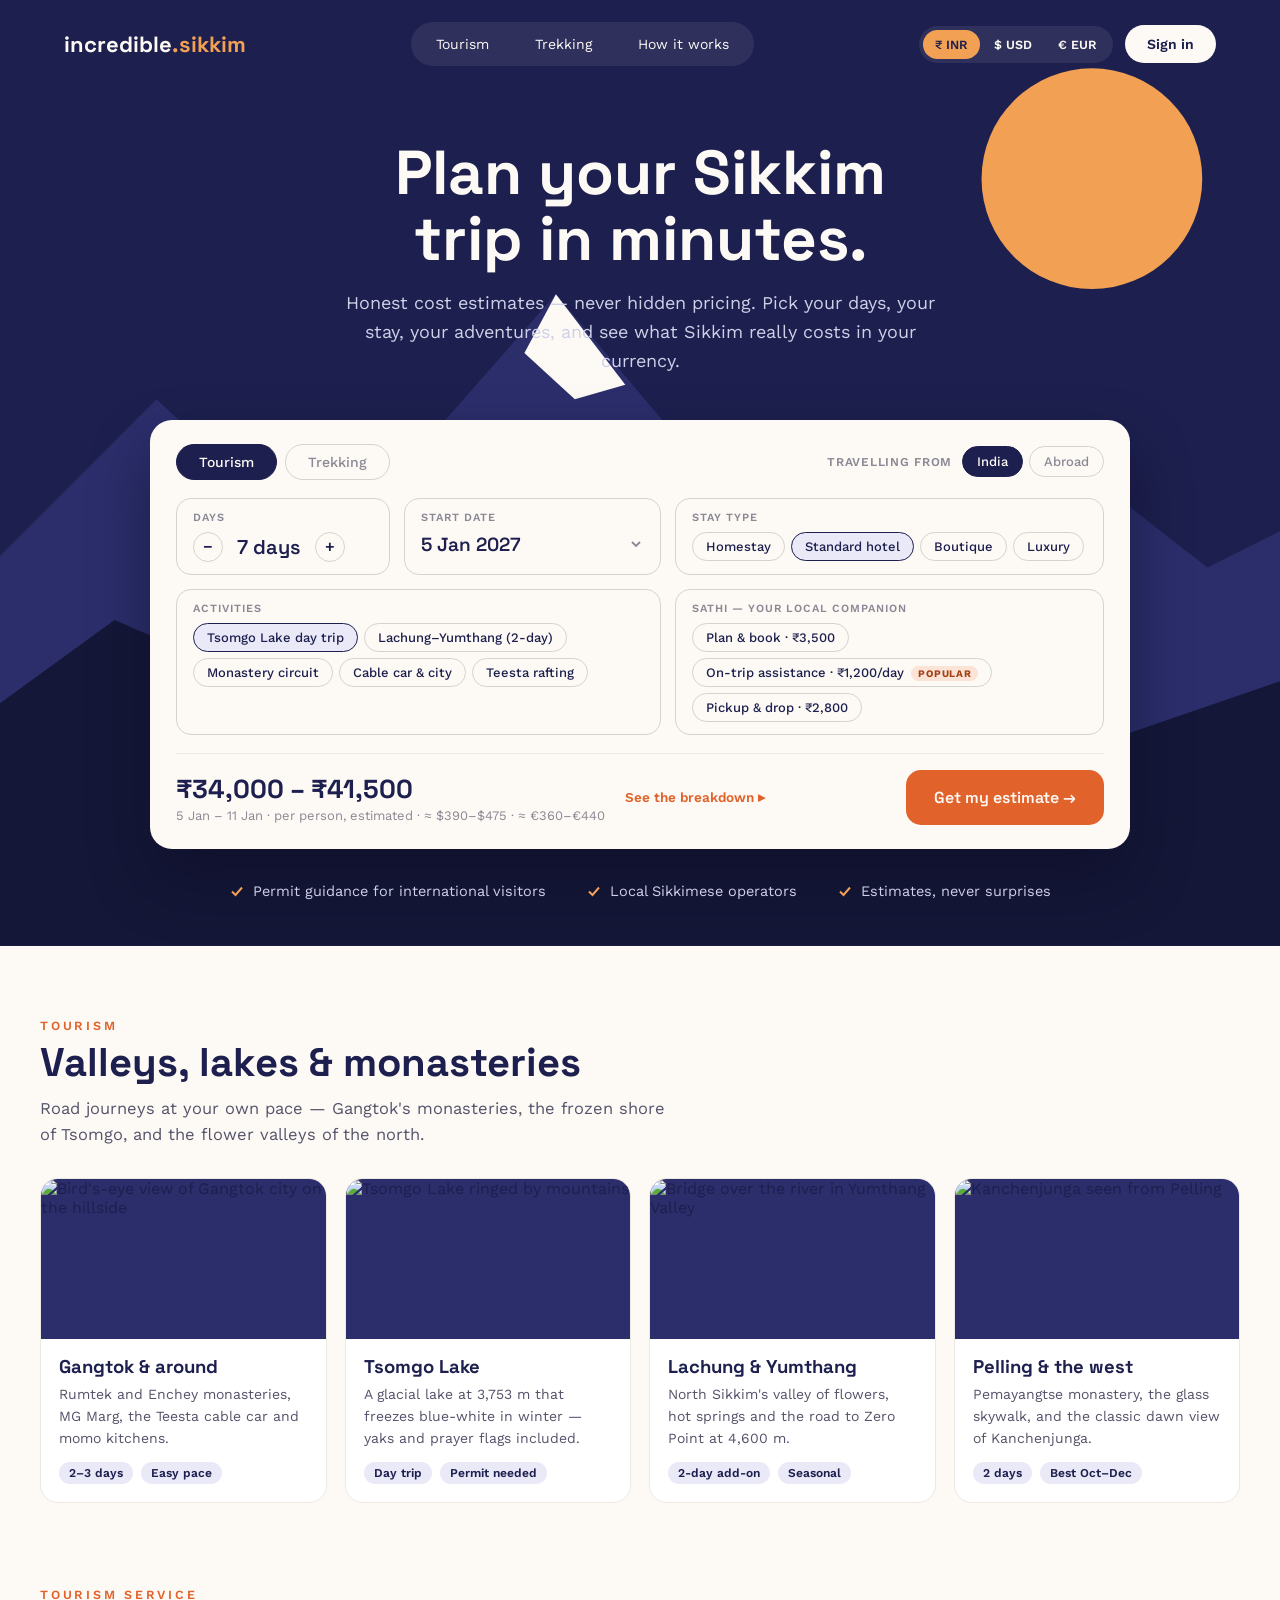
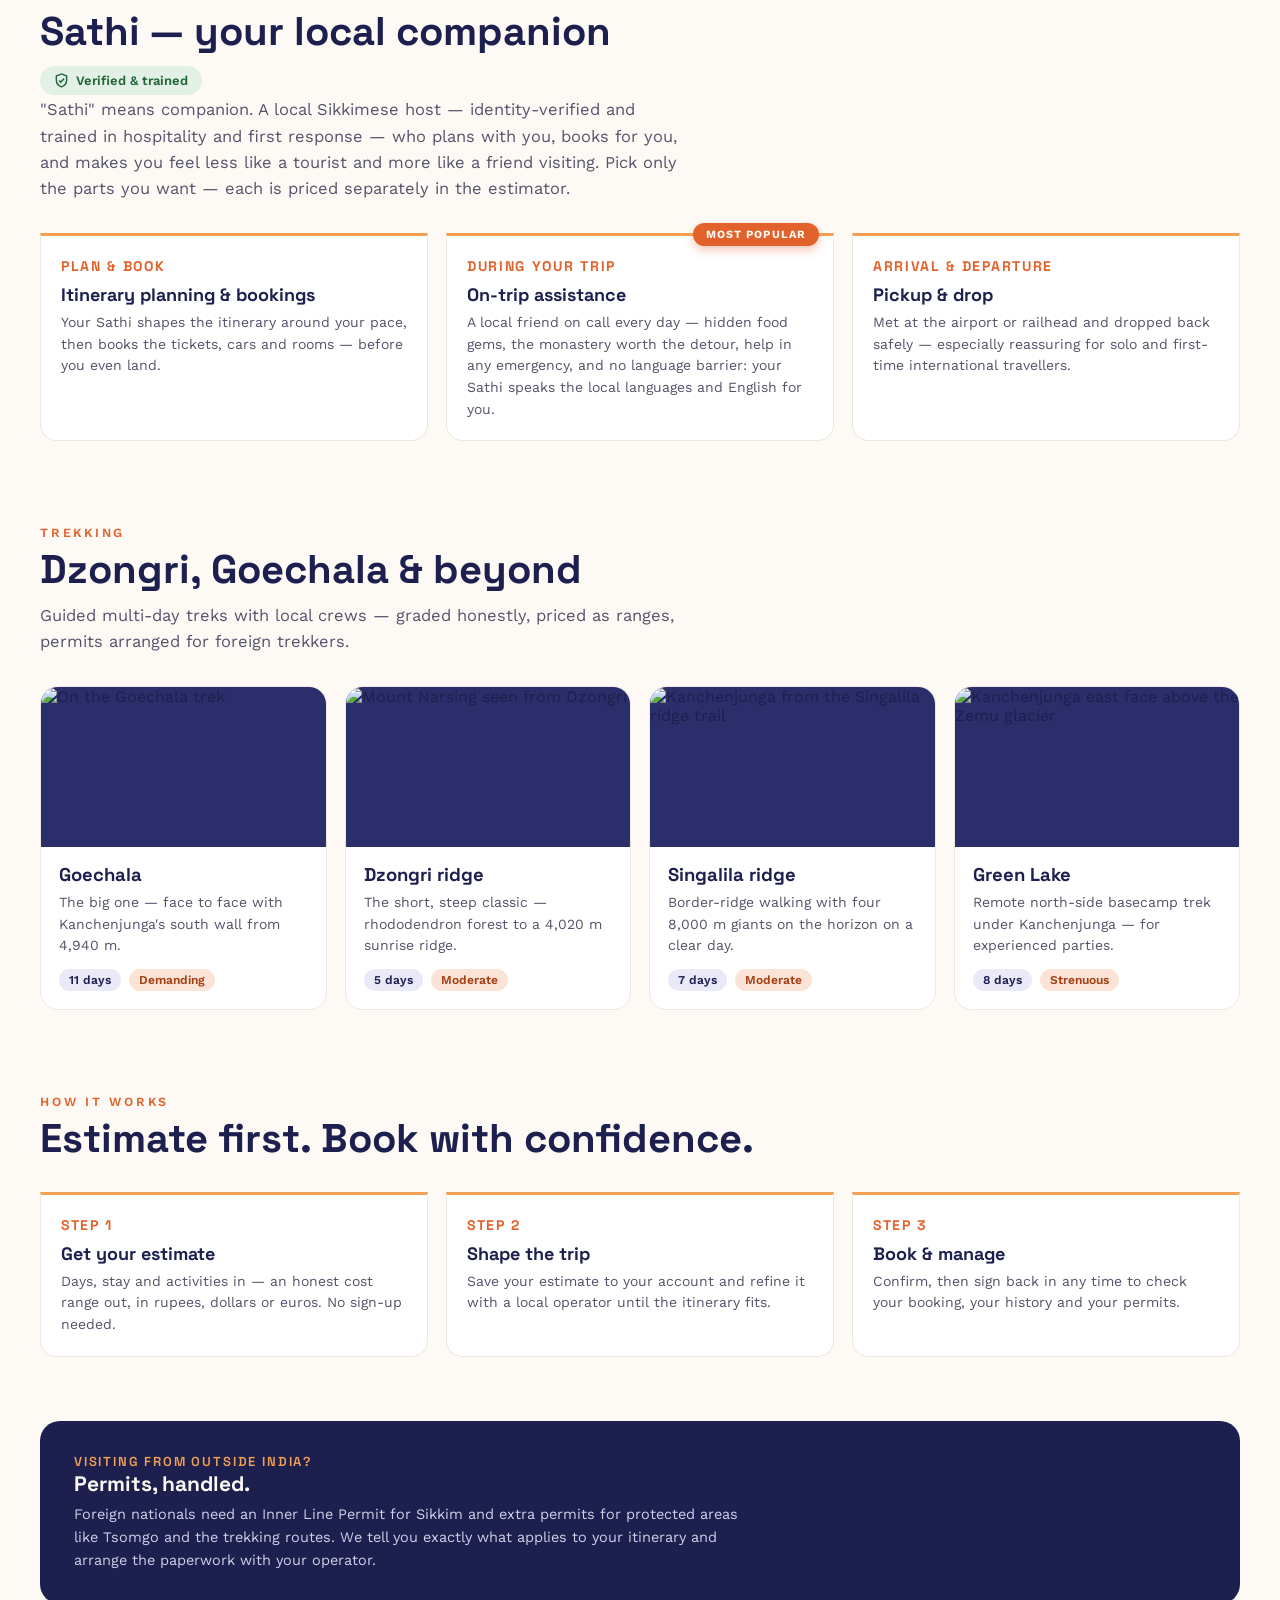
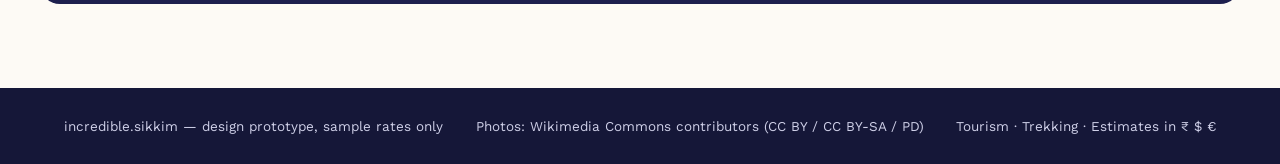
==== prototype/index.html @ 9d833695 "Design prototype: homepage + trip cost estimator Option B (travel startup) direction: working estima" ====
<!doctype html>
<html lang="en">
<head>
<meta charset="utf-8">
<meta name="viewport" content="width=device-width, initial-scale=1">
<title>incredible.sikkim — Prototype</title>
<link rel="stylesheet" href="https://fonts.googleapis.com/css2?family=Space+Grotesk:wght@400;500;600;700&family=Work+Sans:wght@400;500;600&display=swap">
<style>
  :root {
    --night: #1d1f4e; --night-deep: #151738; --night-mid: #2b2e6b;
    --cream: #fdfaf5; --ink: #1d1f4e; --lavender: #cfd0e8;
    --sun: #f2a154; --coral: #e2622b; --line: #d5d3ce; --muted: #8a8894;
    --chip: #e9e9f7;
  }
  * { box-sizing: border-box; }
  body { margin: 0; background: var(--cream); color: var(--ink); font-family: 'Work Sans', 'Helvetica Neue', sans-serif; }
  h1, h2, h3, .num { font-family: 'Space Grotesk', sans-serif; }
  a { color: inherit; text-decoration: none; }
  button { font-family: inherit; cursor: pointer; }
  .shell { max-width: 1200px; margin: 0 auto; padding: 0 24px; }

  /* ---------- Header / hero ---------- */
  .sky { background: var(--night); color: var(--cream); position: relative; overflow: hidden; }
  .sky svg.backdrop { position: absolute; inset: 0; width: 100%; height: 100%; }
  .sky > .shell { position: relative; }
  nav { display: flex; align-items: center; justify-content: space-between; gap: 16px; padding: 22px 0; flex-wrap: wrap; }
  .wordmark { font-family: 'Space Grotesk', sans-serif; font-size: 22px; font-weight: 700; }
  .wordmark span { color: var(--sun); }
  .pills { display: flex; gap: 6px; background: rgba(253,250,245,0.08); border-radius: 999px; padding: 5px; }
  .pills a { padding: 9px 20px; border-radius: 999px; font-size: 14px; }
  .pills a:hover { background: rgba(253,250,245,0.14); }
  .nav-right { display: flex; gap: 12px; align-items: center; }
  .currency { display: flex; gap: 2px; background: rgba(253,250,245,0.08); border-radius: 999px; padding: 4px; }
  .currency button { border: 0; background: transparent; color: var(--cream); font-size: 12.5px; font-weight: 600; border-radius: 999px; padding: 7px 12px; }
  .currency button.active { background: var(--sun); color: var(--night); }
  .signin { border: 0; background: var(--cream); color: var(--night); border-radius: 999px; padding: 11px 22px; font-size: 14px; font-weight: 600; }
  .hero { text-align: center; padding: 52px 0 8px 0; display: flex; flex-direction: column; align-items: center; gap: 18px; }
  .hero h1 { font-size: clamp(38px, 5.2vw, 62px); line-height: 1.06; font-weight: 700; margin: 0; max-width: 820px; text-wrap: balance; }
  .hero p { margin: 0; font-size: 18px; line-height: 1.6; color: var(--lavender); max-width: 620px; }

  /* ---------- Estimator ---------- */
  .estimator { position: relative; background: var(--cream); color: var(--ink); border-radius: 22px; padding: 24px 26px; margin: 36px auto 0 auto; max-width: 980px; box-shadow: 0 30px 60px rgba(9,10,32,0.45); display: flex; flex-direction: column; gap: 18px; text-align: left; }
  .mode { display: flex; gap: 8px; flex-wrap: wrap; }
  .mode button, .origin button { border: 1.5px solid var(--line); background: transparent; color: var(--muted); border-radius: 999px; padding: 9px 22px; font-size: 14px; font-weight: 500; }
  .mode button.active, .origin button.active { background: var(--night); border-color: var(--night); color: var(--cream); }
  .origin { margin-left: auto; display: flex; gap: 6px; align-items: center; }
  .origin .lbl { font-size: 12px; color: var(--muted); font-weight: 600; letter-spacing: 0.06em; margin-right: 4px; }
  .origin button { padding: 7px 14px; font-size: 13px; }
  .fields { display: grid; grid-template-columns: 1fr 1.2fr 2fr; gap: 14px; }
  .field { border: 1.5px solid var(--line); border-radius: 15px; padding: 12px 16px; display: flex; flex-direction: column; gap: 8px; }
  .field .lbl { font-size: 11px; font-weight: 600; letter-spacing: 0.09em; color: var(--muted); }
  .stepper { display: flex; align-items: center; gap: 14px; }
  .stepper button { width: 30px; height: 30px; border-radius: 999px; border: 1.5px solid var(--line); background: transparent; font-size: 16px; font-weight: 600; color: var(--ink); line-height: 1; }
  .stepper .num { font-size: 20px; font-weight: 600; min-width: 64px; }
  .opts { display: flex; gap: 6px; flex-wrap: wrap; }
  .opts button { border: 1.5px solid var(--line); background: transparent; border-radius: 999px; padding: 6px 13px; font-size: 13px; font-weight: 500; color: var(--ink); }
  .opts button.active { background: var(--chip); border-color: var(--night); }
  .est-foot { display: flex; align-items: center; gap: 20px; border-top: 1.5px solid #eceae4; padding-top: 16px; flex-wrap: wrap; }
  .est-total { display: flex; flex-direction: column; gap: 2px; }
  .est-total .num { font-size: 26px; font-weight: 700; }
  .est-total .sub { font-size: 13px; color: var(--muted); }
  .breakdown-toggle { border: 0; background: transparent; font-size: 13.5px; font-weight: 600; color: var(--coral); padding: 0; }
  .cta { margin-left: auto; border: 0; background: var(--coral); color: var(--cream); border-radius: 15px; padding: 17px 28px; font-family: 'Space Grotesk', sans-serif; font-size: 16px; font-weight: 600; }
  .cta:hover { background: #c9531f; }
  .breakdown { display: none; border-top: 1.5px dashed #eceae4; padding-top: 14px; }
  .breakdown.open { display: block; }
  .breakdown table { width: 100%; border-collapse: collapse; font-size: 14px; }
  .breakdown td { padding: 5px 0; }
  .breakdown td:last-child { text-align: right; font-variant-numeric: tabular-nums; font-weight: 500; }
  .breakdown .fine { font-size: 12.5px; color: var(--muted); padding-top: 10px; line-height: 1.5; }
  .trust { position: relative; display: flex; justify-content: center; gap: 40px; padding: 34px 0 46px 0; font-size: 14.5px; color: var(--lavender); flex-wrap: wrap; }
  .trust span { display: flex; align-items: center; gap: 8px; }

  /* ---------- Content sections ---------- */
  section.block { padding: 72px 0 12px 0; }
  .block .kicker { font-size: 12.5px; letter-spacing: 0.22em; font-weight: 600; color: var(--coral); }
  .block h2 { font-size: clamp(28px, 3.4vw, 40px); margin: 8px 0 10px 0; line-height: 1.12; }
  .block .lede { font-size: 16.5px; line-height: 1.6; color: #55536a; max-width: 640px; margin: 0; }
  .cards { display: grid; grid-template-columns: repeat(auto-fit, minmax(240px, 1fr)); gap: 18px; margin-top: 30px; }
  .card { background: #fff; border: 1.5px solid #ece9e2; border-radius: 18px; overflow: hidden; display: flex; flex-direction: column; }
  .card .art { aspect-ratio: 16 / 9; display: block; width: 100%; object-fit: cover; background: var(--night-mid); }
  .card .body { padding: 16px 18px 18px 18px; display: flex; flex-direction: column; gap: 6px; }
  .card h3 { margin: 0; font-size: 18.5px; }
  .card p { margin: 0; font-size: 14px; line-height: 1.55; color: #55536a; }
  .meta { display: flex; gap: 8px; margin-top: 6px; flex-wrap: wrap; }
  .meta span { font-size: 12px; font-weight: 600; background: var(--chip); border-radius: 999px; padding: 4px 10px; }
  .meta .hard { background: #fbe3d6; color: #a33f12; }

  .steps { display: grid; grid-template-columns: repeat(auto-fit, minmax(240px, 1fr)); gap: 18px; margin-top: 30px; }
  .step { position: relative; border-top: 3px solid var(--sun); background: #fff; border-radius: 0 0 16px 16px; border-left: 1.5px solid #ece9e2; border-right: 1.5px solid #ece9e2; border-bottom: 1.5px solid #ece9e2; padding: 20px; }
  .ribbon { position: absolute; top: -13px; right: 14px; background: var(--coral); color: var(--cream); border-radius: 999px; padding: 5px 13px; font-size: 11px; font-weight: 700; letter-spacing: 0.1em; box-shadow: 0 4px 10px rgba(226,98,43,0.35); }
  .tagrow { display: flex; gap: 10px; align-items: center; margin: 12px 0 2px 0; flex-wrap: wrap; }
  .tagrow span { display: flex; align-items: center; gap: 7px; font-size: 13px; font-weight: 600; color: #23663a; background: #e2f0e6; border-radius: 999px; padding: 7px 14px; }
  .opts .pop { background: #fbe3d6; color: #a33f12; border-radius: 999px; padding: 2px 7px; font-size: 10px; font-weight: 700; letter-spacing: 0.07em; margin-left: 7px; }
  .step .n { font-family: 'Space Grotesk', sans-serif; font-weight: 700; color: var(--coral); font-size: 14px; letter-spacing: 0.12em; }
  .step h3 { margin: 8px 0 6px 0; font-size: 18px; }
  .step p { margin: 0; font-size: 14px; line-height: 1.55; color: #55536a; }

  .permits { background: var(--night); color: var(--cream); border-radius: 20px; padding: 32px 34px; margin-top: 64px; display: flex; gap: 32px; align-items: center; flex-wrap: wrap; }
  .permits h3 { margin: 0 0 6px 0; font-size: 21px; }
  .permits p { margin: 0; font-size: 14.5px; line-height: 1.6; color: var(--lavender); max-width: 680px; }
  .permits .flag { font-family: 'Space Grotesk', sans-serif; font-size: 13px; font-weight: 600; letter-spacing: 0.14em; color: var(--sun); }

  footer { margin-top: 72px; background: var(--night-deep); color: var(--lavender); }
  footer .shell { display: flex; justify-content: space-between; gap: 20px; padding: 30px 24px; font-size: 13.5px; flex-wrap: wrap; }

  .toast { position: fixed; left: 50%; bottom: 28px; transform: translateX(-50%) translateY(80px); background: var(--night); color: var(--cream); border-radius: 12px; padding: 13px 20px; font-size: 14px; box-shadow: 0 12px 30px rgba(9,10,32,0.35); opacity: 0; transition: transform 0.25s ease, opacity 0.25s ease; pointer-events: none; max-width: 90vw; }
  .toast.show { transform: translateX(-50%) translateY(0); opacity: 1; }
  @media (prefers-reduced-motion: reduce) { .toast { transition: none; } }
  button:focus-visible, a:focus-visible { outline: 2px solid var(--sun); outline-offset: 2px; }

  /* ---------- Hero photo-reveal layers ---------- */
  .sky img.reveal { position: absolute; inset: 0; width: 100%; height: 100%; object-fit: cover; object-position: center bottom; filter: brightness(0.9) saturate(1.05); display: none; }
  canvas#scratch { position: absolute; inset: 0; width: 100%; height: 100%; pointer-events: none; display: none; }

  /* ---------- Date field & calendar ---------- */
  .date-btn { border: 0; background: transparent; padding: 0; display: flex; align-items: center; justify-content: space-between; gap: 10px; color: var(--ink); text-align: left; }
  .date-btn .num { font-size: 19px; font-weight: 600; }
  .cal { position: absolute; top: calc(100% + 8px); left: 0; z-index: 40; background: #fff; border: 1.5px solid var(--line); border-radius: 16px; box-shadow: 0 18px 44px rgba(9,10,32,0.18); padding: 14px 16px; width: min(316px, calc(100vw - 72px)); }
  .cal-head { display: flex; align-items: center; justify-content: space-between; margin-bottom: 4px; }
  .cal-head button { border: 1.5px solid var(--line); background: transparent; border-radius: 999px; width: 28px; height: 28px; font-size: 15px; line-height: 1; color: var(--ink); }
  .cal-title { font-family: 'Space Grotesk', sans-serif; font-weight: 600; font-size: 15px; }
  .cal-season { font-size: 12px; font-weight: 600; margin: 2px 0 8px 0; display: flex; gap: 8px; align-items: center; }
  .cal-season .badge { border-radius: 999px; padding: 3px 10px; background: var(--chip); }
  .cal-season .badge.peak { background: #fbe3d6; color: #a33f12; }
  .cal-season .badge.low { background: #e2f0e6; color: #23663a; }
  .cal-grid { display: grid; grid-template-columns: repeat(7, 1fr); gap: 2px; }
  .cal-grid .dow { font-size: 10.5px; font-weight: 600; color: var(--muted); text-align: center; padding: 4px 0; letter-spacing: 0.05em; }
  .cal-grid .dow.we, .cal-grid button.we { color: #a33f12; }
  .cal-grid button { border: 0; background: transparent; border-radius: 9px; font-size: 13px; padding: 7px 0; color: var(--ink); font-variant-numeric: tabular-nums; }
  .cal-grid button.we { background: #fdf1e9; }
  .cal-grid button:hover { outline: 1.5px solid var(--night); }
  .cal-grid button.sel { background: var(--night); color: var(--cream); }
  .cal-grid button:disabled { color: #c9c6bd; background: transparent; }
  .cal-foot { font-size: 11.5px; color: var(--muted); margin-top: 8px; line-height: 1.5; }

  @media (max-width: 860px) {
    .fields { grid-template-columns: 1fr; }
    .fields > .field { grid-column: auto !important; }
    .origin { margin-left: 0; }
    .pills { order: 3; width: 100%; justify-content: center; }
    .trust { gap: 18px; }
  }
  @media (max-width: 560px) {
    .shell { padding-left: 18px; padding-right: 18px; }
    nav { padding: 16px 0; gap: 10px; }
    .pills a { padding: 8px 14px; font-size: 13px; }
    .currency button { padding: 6px 9px; font-size: 11.5px; }
    .signin { padding: 10px 16px; font-size: 13.5px; }
    .hero { padding-top: 34px; gap: 14px; }
    .hero p { font-size: 16px; }
    .estimator { padding: 18px 16px; margin-top: 28px; border-radius: 18px; }
    .origin .lbl { display: none; }
    .est-foot { flex-direction: column; align-items: stretch; gap: 12px; }
    .breakdown-toggle { text-align: left; }
    .cta { margin-left: 0; text-align: center; }
    .trust { flex-direction: column; align-items: flex-start; gap: 12px; padding: 26px 0 34px 0; }
    section.block { padding: 52px 0 8px 0; }
    .permits { padding: 24px 22px; margin-top: 44px; }
    footer .shell { flex-direction: column; gap: 8px; }
  }
</style>
</head>
<body>

<div class="sky">
  <svg class="backdrop" viewBox="0 0 1440 900" preserveAspectRatio="xMidYMax slice" xmlns="http://www.w3.org/2000/svg" aria-hidden="true">
    <rect width="1440" height="900" fill="#1d1f4e"></rect>
    <circle cx="1150" cy="170" r="105" fill="#f2a154"></circle>
    <path d="M0 640 L260 380 L420 530 L640 280 L860 540 L1080 400 L1260 540 L1440 450 L1440 900 L0 900 Z" fill="#2b2e6b"></path>
    <path d="M640 280 L706 366 L658 380 L610 336 Z" fill="#fdfaf5"></path>
    <path d="M0 750 L220 590 L520 720 L820 580 L1120 720 L1440 610 L1440 900 L0 900 Z" fill="#151738"></path>
  </svg>
  <img class="reveal" id="reveal-img" alt="" aria-hidden="true">
  <canvas id="scratch" aria-hidden="true"></canvas>

  <div class="shell">
    <nav>
      <div class="wordmark">incredible<span>.sikkim</span></div>
      <div class="pills">
        <a href="#tourism">Tourism</a>
        <a href="#trekking">Trekking</a>
        <a href="#how">How it works</a>
      </div>
      <div class="nav-right">
        <div class="currency" role="group" aria-label="Currency">
          <button data-cur="INR" class="active">₹ INR</button>
          <button data-cur="USD">$ USD</button>
          <button data-cur="EUR">€ EUR</button>
        </div>
        <button class="signin" id="signin">Sign in</button>
      </div>
    </nav>

    <div class="hero">
      <h1>Plan your Sikkim trip in&nbsp;minutes.</h1>
      <p>Honest cost estimates — never hidden pricing. Pick your days, your stay, your adventures, and see what Sikkim really costs in your currency.</p>
    </div>

    <div class="estimator" id="estimator">
      <div style="display: flex; flex-wrap: wrap; gap: 10px; align-items: center;">
        <div class="mode" role="group" aria-label="Trip type">
          <button data-mode="tourism" class="active">Tourism</button>
          <button data-mode="trekking">Trekking</button>
        </div>
        <div class="origin" role="group" aria-label="Travelling from">
          <span class="lbl">TRAVELLING FROM</span>
          <button data-origin="india" class="active">India</button>
          <button data-origin="abroad">Abroad</button>
        </div>
      </div>

      <div class="fields">
        <div class="field">
          <span class="lbl">DAYS</span>
          <div class="stepper">
            <button id="days-minus" aria-label="Fewer days">−</button>
            <span class="num" id="days-num">7 days</span>
            <button id="days-plus" aria-label="More days">+</button>
          </div>
        </div>
        <div class="field" id="date-field" style="position: relative;">
          <span class="lbl">START DATE</span>
          <button class="date-btn" id="date-btn" aria-haspopup="dialog">
            <span class="num" id="date-txt">—</span>
            <svg width="16" height="16" viewBox="0 0 16 16" xmlns="http://www.w3.org/2000/svg" aria-hidden="true"><path d="M4 6 L8 10 L12 6" fill="none" stroke="#8a8894" stroke-width="1.8"></path></svg>
          </button>
          <div class="cal" id="cal" hidden></div>
        </div>
        <div class="field">
          <span class="lbl">STAY TYPE</span>
          <div class="opts" id="stay-opts"></div>
        </div>
        <div class="field" id="act-field">
          <span class="lbl" id="act-label">ACTIVITIES</span>
          <div class="opts" id="act-opts"></div>
        </div>
        <div class="field" id="comp-field">
          <span class="lbl">SATHI — YOUR LOCAL COMPANION</span>
          <div class="opts" id="comp-opts"></div>
        </div>
      </div>

      <div class="est-foot">
        <div class="est-total">
          <span class="num" id="est-range">—</span>
          <span class="sub" id="est-sub">per person, estimated</span>
        </div>
        <button class="breakdown-toggle" id="bd-toggle">See the breakdown ▸</button>
        <button class="cta" id="cta">Get my estimate →</button>
      </div>

      <div class="breakdown" id="breakdown">
        <table id="bd-table"></table>
        <div class="fine">Estimates only — real trips vary with season, group size and operator. Figures in this prototype are sample rates; currency conversion is approximate. Exact quotes come from local operators when you book.</div>
      </div>
    </div>

    <div class="trust">
      <span><svg width="16" height="16" viewBox="0 0 16 16" xmlns="http://www.w3.org/2000/svg" aria-hidden="true"><path d="M3 8.5 L6.5 12 L13 4.5" fill="none" stroke="#f2a154" stroke-width="2"></path></svg>Permit guidance for international visitors</span>
      <span><svg width="16" height="16" viewBox="0 0 16 16" xmlns="http://www.w3.org/2000/svg" aria-hidden="true"><path d="M3 8.5 L6.5 12 L13 4.5" fill="none" stroke="#f2a154" stroke-width="2"></path></svg>Local Sikkimese operators</span>
      <span><svg width="16" height="16" viewBox="0 0 16 16" xmlns="http://www.w3.org/2000/svg" aria-hidden="true"><path d="M3 8.5 L6.5 12 L13 4.5" fill="none" stroke="#f2a154" stroke-width="2"></path></svg>Estimates, never surprises</span>
    </div>
  </div>
</div>

<section class="block shell" id="tourism">
  <div class="kicker">TOURISM</div>
  <h2>Valleys, lakes &amp; monasteries</h2>
  <p class="lede">Road journeys at your own pace — Gangtok's monasteries, the frozen shore of Tsomgo, and the flower valleys of the north.</p>
  <div class="cards">
    <div class="card">
      <img class="art" loading="lazy" alt="Bird's-eye view of Gangtok city on the hillside" src="https://upload.wikimedia.org/wikipedia/commons/thumb/9/9e/Bird%27s_eye_view_of_Gangtok_City_from_Ganeshtok.jpg/960px-Bird%27s_eye_view_of_Gangtok_City_from_Ganeshtok.jpg">
      <div class="body">
        <h3>Gangtok &amp; around</h3>
        <p>Rumtek and Enchey monasteries, MG Marg, the Teesta cable car and momo kitchens.</p>
        <div class="meta"><span>2–3 days</span><span>Easy pace</span></div>
      </div>
    </div>
    <div class="card">
      <img class="art" loading="lazy" alt="Tsomgo Lake ringed by mountains" src="https://upload.wikimedia.org/wikipedia/commons/thumb/9/9c/Tsomgo_Lake_%28Changu_Lake%29%2C_East_Sikkim%2C4.jpg/960px-Tsomgo_Lake_%28Changu_Lake%29%2C_East_Sikkim%2C4.jpg">
      <div class="body">
        <h3>Tsomgo Lake</h3>
        <p>A glacial lake at 3,753 m that freezes blue-white in winter — yaks and prayer flags included.</p>
        <div class="meta"><span>Day trip</span><span>Permit needed</span></div>
      </div>
    </div>
    <div class="card">
      <img class="art" loading="lazy" alt="Bridge over the river in Yumthang Valley" src="https://upload.wikimedia.org/wikipedia/commons/thumb/2/2d/Bridge_over_the_river_in_Yumthang_Valley%2C_North_Sikkim%2C_India.jpg/960px-Bridge_over_the_river_in_Yumthang_Valley%2C_North_Sikkim%2C_India.jpg">
      <div class="body">
        <h3>Lachung &amp; Yumthang</h3>
        <p>North Sikkim's valley of flowers, hot springs and the road to Zero Point at 4,600 m.</p>
        <div class="meta"><span>2-day add-on</span><span>Seasonal</span></div>
      </div>
    </div>
    <div class="card">
      <img class="art" loading="lazy" alt="Kanchenjunga seen from Pelling" src="https://upload.wikimedia.org/wikipedia/commons/thumb/b/be/Kanchenjunga_View_from_Pelling_Hotel.jpg/960px-Kanchenjunga_View_from_Pelling_Hotel.jpg">
      <div class="body">
        <h3>Pelling &amp; the west</h3>
        <p>Pemayangtse monastery, the glass skywalk, and the classic dawn view of Kanchenjunga.</p>
        <div class="meta"><span>2 days</span><span>Best Oct–Dec</span></div>
      </div>
    </div>
  </div>
</section>

<section class="block shell" id="sathi">
  <div class="kicker">TOURISM SERVICE</div>
  <h2>Sathi — your local companion</h2>
  <div class="tagrow">
    <span><svg width="15" height="15" viewBox="0 0 16 16" xmlns="http://www.w3.org/2000/svg" aria-hidden="true"><path d="M8 1 L13.5 3.2 V7.4 C13.5 11 11.2 13.6 8 14.8 C4.8 13.6 2.5 11 2.5 7.4 V3.2 Z" fill="none" stroke="#23663a" stroke-width="1.5"></path><path d="M5.4 8 L7.2 9.8 L10.7 6" fill="none" stroke="#23663a" stroke-width="1.6"></path></svg>Verified &amp; trained</span>
  </div>
  <p class="lede">"Sathi" means companion. A local Sikkimese host — identity-verified and trained in hospitality and first response — who plans with you, books for you, and makes you feel less like a tourist and more like a friend visiting. Pick only the parts you want — each is priced separately in the estimator.</p>
  <div class="steps">
    <div class="step">
      <span class="n">PLAN &amp; BOOK</span>
      <h3>Itinerary planning &amp; bookings</h3>
      <p>Your Sathi shapes the itinerary around your pace, then books the tickets, cars and rooms — before you even land.</p>
    </div>
    <div class="step">
      <span class="ribbon">MOST POPULAR</span>
      <span class="n">DURING YOUR TRIP</span>
      <h3>On-trip assistance</h3>
      <p>A local friend on call every day — hidden food gems, the monastery worth the detour, help in any emergency, and no language barrier: your Sathi speaks the local languages and English for you.</p>
    </div>
    <div class="step">
      <span class="n">ARRIVAL &amp; DEPARTURE</span>
      <h3>Pickup &amp; drop</h3>
      <p>Met at the airport or railhead and dropped back safely — especially reassuring for solo and first-time international travellers.</p>
    </div>
  </div>
</section>

<section class="block shell" id="trekking">
  <div class="kicker">TREKKING</div>
  <h2>Dzongri, Goechala &amp; beyond</h2>
  <p class="lede">Guided multi-day treks with local crews — graded honestly, priced as ranges, permits arranged for foreign trekkers.</p>
  <div class="cards">
    <div class="card">
      <img class="art" loading="lazy" alt="On the Goechala trek" src="https://upload.wikimedia.org/wikipedia/commons/thumb/3/32/Goechala_Trek.jpg/960px-Goechala_Trek.jpg">
      <div class="body">
        <h3>Goechala</h3>
        <p>The big one — face to face with Kanchenjunga's south wall from 4,940 m.</p>
        <div class="meta"><span>11 days</span><span class="hard">Demanding</span></div>
      </div>
    </div>
    <div class="card">
      <img class="art" loading="lazy" alt="Mount Narsing seen from Dzongri" src="https://upload.wikimedia.org/wikipedia/commons/thumb/d/d0/Mt._Narsing_from_Dzongri_DSC04018.jpg/960px-Mt._Narsing_from_Dzongri_DSC04018.jpg">
      <div class="body">
        <h3>Dzongri ridge</h3>
        <p>The short, steep classic — rhododendron forest to a 4,020 m sunrise ridge.</p>
        <div class="meta"><span>5 days</span><span class="hard">Moderate</span></div>
      </div>
    </div>
    <div class="card">
      <img class="art" loading="lazy" alt="Kanchenjunga from the Singalila ridge trail" src="https://upload.wikimedia.org/wikipedia/commons/thumb/b/b3/Mt._Kangchenjunga%2C_Singalila_Ridge_Trail_%288717542696%29.jpg/960px-Mt._Kangchenjunga%2C_Singalila_Ridge_Trail_%288717542696%29.jpg">
      <div class="body">
        <h3>Singalila ridge</h3>
        <p>Border-ridge walking with four 8,000 m giants on the horizon on a clear day.</p>
        <div class="meta"><span>7 days</span><span class="hard">Moderate</span></div>
      </div>
    </div>
    <div class="card">
      <img class="art" loading="lazy" alt="Kanchenjunga east face above the Zemu glacier" src="https://upload.wikimedia.org/wikipedia/commons/thumb/c/cd/Kangchenjunga_East_Face_from_Zemu_Glacier.jpg/960px-Kangchenjunga_East_Face_from_Zemu_Glacier.jpg">
      <div class="body">
        <h3>Green Lake</h3>
        <p>Remote north-side basecamp trek under Kanchenjunga — for experienced parties.</p>
        <div class="meta"><span>8 days</span><span class="hard">Strenuous</span></div>
      </div>
    </div>
  </div>
</section>

<section class="block shell" id="how">
  <div class="kicker">HOW IT WORKS</div>
  <h2>Estimate first. Book with confidence.</h2>
  <div class="steps">
    <div class="step">
      <span class="n">STEP 1</span>
      <h3>Get your estimate</h3>
      <p>Days, stay and activities in — an honest cost range out, in rupees, dollars or euros. No sign-up needed.</p>
    </div>
    <div class="step">
      <span class="n">STEP 2</span>
      <h3>Shape the trip</h3>
      <p>Save your estimate to your account and refine it with a local operator until the itinerary fits.</p>
    </div>
    <div class="step">
      <span class="n">STEP 3</span>
      <h3>Book &amp; manage</h3>
      <p>Confirm, then sign back in any time to check your booking, your history and your permits.</p>
    </div>
  </div>

  <div class="permits">
    <div>
      <div class="flag">VISITING FROM OUTSIDE INDIA?</div>
      <h3>Permits, handled.</h3>
      <p>Foreign nationals need an Inner Line Permit for Sikkim and extra permits for protected areas like Tsomgo and the trekking routes. We tell you exactly what applies to your itinerary and arrange the paperwork with your operator.</p>
    </div>
  </div>
</section>

<footer>
  <div class="shell">
    <span>incredible.sikkim — design prototype, sample rates only</span>
    <span>Photos: Wikimedia Commons contributors (CC BY / CC BY-SA / PD)</span>
    <span>Tourism · Trekking · Estimates in ₹ $ €</span>
  </div>
</footer>

<div class="toast" id="toast" role="status"></div>

<script>
  var start = new Date(); start.setDate(start.getDate() + 30);
  var state = { mode: 'tourism', origin: 'india', days: 7, currency: 'INR', stay: 'standard', acts: ['tsomgo'], comp: [], start: start, calMonth: new Date(start.getFullYear(), start.getMonth(), 1) };

  // Sample seasonal pricing: monthly factor on stay + daily costs, weekends +15%.
  var SEASON = [
    { f: 0.90, tag: 'Quiet winter', cls: 'low' },  { f: 0.90, tag: 'Quiet winter', cls: 'low' },
    { f: 1.10, tag: 'Rhododendron spring', cls: '' }, { f: 1.15, tag: 'Spring peak', cls: 'peak' },
    { f: 1.10, tag: 'Late spring', cls: '' },      { f: 0.85, tag: 'Monsoon', cls: 'low' },
    { f: 0.80, tag: 'Monsoon', cls: 'low' },       { f: 0.80, tag: 'Monsoon', cls: 'low' },
    { f: 1.00, tag: 'Clearing skies', cls: '' },   { f: 1.25, tag: 'Autumn peak', cls: 'peak' },
    { f: 1.20, tag: 'Autumn peak', cls: 'peak' },  { f: 1.10, tag: 'Festive winter', cls: '' }
  ];
  var WEEKEND_FACTOR = 1.15;

  var COMPANION = [
    { id: 'plan', label: 'Plan & book', cost: 3500, perDay: false },
    { id: 'assist', label: 'On-trip assistance', cost: 1200, perDay: true },
    { id: 'pickup', label: 'Pickup & drop', cost: 2800, perDay: false }
  ];

  var STAYS = {
    tourism: [
      { id: 'homestay', label: 'Homestay', perNight: 2200 },
      { id: 'standard', label: 'Standard hotel', perNight: 3800 },
      { id: 'boutique', label: 'Boutique', perNight: 7000 },
      { id: 'luxury', label: 'Luxury', perNight: 13000 }
    ],
    trekking: [
      { id: 'camp-std', label: 'Standard camp', perNight: 4800 },
      { id: 'camp-comfort', label: 'Comfort camp', perNight: 6500 },
      { id: 'teahouse', label: 'Teahouse mix', perNight: 4000 }
    ]
  };

  var ACTS = {
    tourism: [
      { id: 'tsomgo', label: 'Tsomgo Lake day trip', cost: 3500 },
      { id: 'north', label: 'Lachung–Yumthang (2-day)', cost: 8000 },
      { id: 'monasteries', label: 'Monastery circuit', cost: 1500 },
      { id: 'cablecar', label: 'Cable car & city', cost: 800 },
      { id: 'rafting', label: 'Teesta rafting', cost: 1800 }
    ],
    trekking: [
      { id: 'gear', label: 'Gear rental', cost: 2500 },
      { id: 'porter', label: 'Personal porter', cost: 4500 },
      { id: 'acclim', label: 'Extra acclimatisation day', cost: 5200 },
      { id: 'darjeeling', label: 'Darjeeling extension', cost: 6000 }
    ]
  };

  // Sample per-person daily cost for shared transport and meals (tourism only;
  // trek packages already include food and crew).
  var TRANSPORT_FOOD_PER_DAY = 1800;
  var PERMITS = { tourism: { india: 500, abroad: 2500 }, trekking: { india: 1500, abroad: 4500 } };
  var RATES = { INR: 1, USD: 1 / 88, EUR: 1 / 95 };
  var SYMBOL = { INR: '₹', USD: '$', EUR: '€' };

  function fmt(inr, cur) {
    var v = inr * RATES[cur];
    var rounded = cur === 'INR' ? Math.round(v / 500) * 500 : Math.round(v / 5) * 5;
    return SYMBOL[cur] + rounded.toLocaleString(cur === 'INR' ? 'en-IN' : 'en-US');
  }
  function fmtExact(inr, cur) {
    var v = Math.round(inr * RATES[cur]);
    return SYMBOL[cur] + v.toLocaleString(cur === 'INR' ? 'en-IN' : 'en-US');
  }

  function tripDates() {
    var ds = [];
    for (var i = 0; i < state.days; i++) {
      var d = new Date(state.start); d.setDate(d.getDate() + i); ds.push(d);
    }
    return ds;
  }

  function seasonInfo() {
    var ds = tripDates(), sum = 0, weekends = 0;
    ds.forEach(function (d) {
      var we = d.getDay() === 0 || d.getDay() === 6;
      if (we) weekends++;
      sum += SEASON[d.getMonth()].f * (we ? WEEKEND_FACTOR : 1);
    });
    return { factor: sum / ds.length, weekends: weekends, tag: SEASON[state.start.getMonth()].tag };
  }

  function lines() {
    var stays = STAYS[state.mode], acts = ACTS[state.mode];
    var stay = stays.find(function (s) { return s.id === state.stay; }) || stays[0];
    var nights = Math.max(state.days - 1, 1);
    var out = [];
    var variable = stay.perNight * nights;
    out.push({ label: stay.label + ' × ' + nights + ' nights', inr: variable });
    if (state.mode === 'tourism') {
      var tf = TRANSPORT_FOOD_PER_DAY * state.days;
      variable += tf;
      out.push({ label: 'Shared transport & meals × ' + state.days + ' days', inr: tf });
    } else {
      out.push({ label: 'Guide, crew & meals (in package)', inr: 0 });
    }
    var si = seasonInfo();
    var adj = Math.round((si.factor - 1) * variable);
    if (adj !== 0) {
      out.push({
        label: 'Season & weekends (' + si.tag + (si.weekends ? ', ' + si.weekends + ' weekend day' + (si.weekends > 1 ? 's' : '') : '') + ')',
        inr: adj, signed: true
      });
    }
    state.acts.forEach(function (id) {
      var a = acts.find(function (x) { return x.id === id; });
      if (a) out.push({ label: a.label, inr: a.cost });
    });
    if (state.mode === 'tourism') {
      state.comp.forEach(function (id) {
        var c = COMPANION.find(function (x) { return x.id === id; });
        if (c) out.push({
          label: 'Sathi: ' + c.label + (c.perDay ? ' × ' + state.days + ' days' : ''),
          inr: c.perDay ? c.cost * state.days : c.cost
        });
      });
    }
    out.push({ label: 'Permits & fees (' + (state.origin === 'india' ? 'Indian national' : 'foreign national') + ')', inr: PERMITS[state.mode][state.origin] });
    return out;
  }

  function render() {
    document.querySelectorAll('.mode button').forEach(function (b) { b.classList.toggle('active', b.dataset.mode === state.mode); });
    document.querySelectorAll('.origin button').forEach(function (b) { b.classList.toggle('active', b.dataset.origin === state.origin); });
    document.querySelectorAll('.currency button').forEach(function (b) { b.classList.toggle('active', b.dataset.cur === state.currency); });
    document.getElementById('days-num').textContent = state.days + ' days';

    var stayBox = document.getElementById('stay-opts');
    stayBox.innerHTML = '';
    STAYS[state.mode].forEach(function (s) {
      var b = document.createElement('button');
      b.textContent = s.label;
      b.classList.toggle('active', s.id === state.stay);
      b.onclick = function () { state.stay = s.id; render(); };
      stayBox.appendChild(b);
    });

    document.getElementById('date-txt').textContent = state.start.toLocaleDateString('en-GB', { day: 'numeric', month: 'short', year: 'numeric' });

    document.getElementById('act-label').textContent = state.mode === 'tourism' ? 'ACTIVITIES' : 'ADD-ONS';
    var actBox = document.getElementById('act-opts');
    actBox.innerHTML = '';
    ACTS[state.mode].forEach(function (a) {
      var b = document.createElement('button');
      b.textContent = a.label;
      b.classList.toggle('active', state.acts.indexOf(a.id) !== -1);
      b.onclick = function () {
        var i = state.acts.indexOf(a.id);
        if (i === -1) state.acts.push(a.id); else state.acts.splice(i, 1);
        render();
      };
      actBox.appendChild(b);
    });

    var actField = document.getElementById('act-field');
    var compField = document.getElementById('comp-field');
    if (state.mode === 'tourism') {
      actField.style.gridColumn = 'span 2';
      compField.style.display = '';
      var compBox = document.getElementById('comp-opts');
      compBox.innerHTML = '';
      COMPANION.forEach(function (c) {
        var b = document.createElement('button');
        b.textContent = c.label + ' · ' + fmtExact(c.cost, state.currency) + (c.perDay ? '/day' : '');
        if (c.id === 'assist') {
          var pop = document.createElement('span');
          pop.className = 'pop'; pop.textContent = 'POPULAR';
          b.appendChild(pop);
        }
        b.classList.toggle('active', state.comp.indexOf(c.id) !== -1);
        b.onclick = function () {
          var i = state.comp.indexOf(c.id);
          if (i === -1) state.comp.push(c.id); else state.comp.splice(i, 1);
          render();
        };
        compBox.appendChild(b);
      });
    } else {
      actField.style.gridColumn = '1 / -1';
      compField.style.display = 'none';
    }

    renderCal();

    var all = lines();
    var total = all.reduce(function (t, l) { return t + l.inr; }, 0);
    var lo = total * 0.92, hi = total * 1.12;
    document.getElementById('est-range').textContent = fmt(lo, state.currency) + ' – ' + fmt(hi, state.currency);
    var end = new Date(state.start); end.setDate(end.getDate() + state.days - 1);
    var range = state.start.toLocaleDateString('en-GB', { day: 'numeric', month: 'short' }) + ' – ' + end.toLocaleDateString('en-GB', { day: 'numeric', month: 'short' });
    var others = ['INR', 'USD', 'EUR'].filter(function (c) { return c !== state.currency; })
      .map(function (c) { return '≈ ' + fmt(lo, c) + '–' + fmt(hi, c); }).join(' · ');
    document.getElementById('est-sub').textContent = range + ' · per person, estimated · ' + others;

    var table = document.getElementById('bd-table');
    table.innerHTML = '';
    all.forEach(function (l) {
      var tr = document.createElement('tr');
      var td1 = document.createElement('td'); td1.textContent = l.label;
      var td2 = document.createElement('td');
      if (l.inr === 0) td2.textContent = 'included';
      else if (l.signed) td2.textContent = (l.inr < 0 ? '− ' : '+ ') + fmtExact(Math.abs(l.inr), state.currency);
      else td2.textContent = fmtExact(l.inr, state.currency);
      tr.appendChild(td1); tr.appendChild(td2); table.appendChild(tr);
    });
  }

  function toast(msg) {
    var t = document.getElementById('toast');
    t.textContent = msg;
    t.classList.add('show');
    clearTimeout(t._timer);
    t._timer = setTimeout(function () { t.classList.remove('show'); }, 3200);
  }

  document.querySelectorAll('.mode button').forEach(function (b) {
    b.onclick = function () {
      state.mode = b.dataset.mode;
      state.stay = STAYS[state.mode][state.mode === 'tourism' ? 1 : 0].id;
      state.acts = state.mode === 'tourism' ? ['tsomgo'] : [];
      state.days = state.mode === 'tourism' ? 7 : 5;
      render();
    };
  });
  document.querySelectorAll('.origin button').forEach(function (b) {
    b.onclick = function () { state.origin = b.dataset.origin; render(); };
  });
  document.querySelectorAll('.currency button').forEach(function (b) {
    b.onclick = function () { state.currency = b.dataset.cur; render(); };
  });
  document.getElementById('days-minus').onclick = function () { state.days = Math.max(2, state.days - 1); render(); };
  document.getElementById('days-plus').onclick = function () { state.days = Math.min(21, state.days + 1); render(); };
  document.getElementById('bd-toggle').onclick = function () {
    var bd = document.getElementById('breakdown');
    bd.classList.toggle('open');
    this.textContent = bd.classList.contains('open') ? 'Hide the breakdown ▾' : 'See the breakdown ▸';
  };
  document.getElementById('cta').onclick = function () {
    toast('In the full build this saves your estimate to your account.');
  };
  document.getElementById('signin').onclick = function () {
    toast('Accounts (email login, trip history, bookings) arrive with the full build.');
  };

  /* ---------- Calendar ---------- */
  var calOpen = false;
  var MONTHS = ['January','February','March','April','May','June','July','August','September','October','November','December'];

  function sameDay(a, b) { return a.getFullYear() === b.getFullYear() && a.getMonth() === b.getMonth() && a.getDate() === b.getDate(); }

  function renderCal() {
    var cal = document.getElementById('cal');
    cal.hidden = !calOpen;
    if (!calOpen) return;
    var y = state.calMonth.getFullYear(), m = state.calMonth.getMonth();
    var season = SEASON[m];
    var today = new Date(); today.setHours(0, 0, 0, 0);
    cal.innerHTML = '';

    var head = document.createElement('div'); head.className = 'cal-head';
    var prev = document.createElement('button'); prev.textContent = '‹'; prev.setAttribute('aria-label', 'Previous month');
    prev.onclick = function () { state.calMonth = new Date(y, m - 1, 1); renderCal(); };
    var title = document.createElement('span'); title.className = 'cal-title'; title.textContent = MONTHS[m] + ' ' + y;
    var next = document.createElement('button'); next.textContent = '›'; next.setAttribute('aria-label', 'Next month');
    next.onclick = function () { state.calMonth = new Date(y, m + 1, 1); renderCal(); };
    head.appendChild(prev); head.appendChild(title); head.appendChild(next);
    cal.appendChild(head);

    var badge = document.createElement('div'); badge.className = 'cal-season';
    var b1 = document.createElement('span'); b1.className = 'badge ' + season.cls; b1.textContent = season.tag;
    var b2 = document.createElement('span'); b2.style.color = '#8a8894';
    var pct = Math.round((season.f - 1) * 100);
    b2.textContent = (pct === 0 ? 'base rates' : (pct > 0 ? '+' + pct + '%' : pct + '%') + ' vs base');
    badge.appendChild(b1); badge.appendChild(b2);
    cal.appendChild(badge);

    var grid = document.createElement('div'); grid.className = 'cal-grid';
    ['M','T','W','T','F','S','S'].forEach(function (d, i) {
      var s = document.createElement('span'); s.className = 'dow' + (i >= 5 ? ' we' : ''); s.textContent = d;
      grid.appendChild(s);
    });
    var first = new Date(y, m, 1);
    var lead = (first.getDay() + 6) % 7; // Monday-first offset
    for (var i = 0; i < lead; i++) grid.appendChild(document.createElement('span'));
    var daysIn = new Date(y, m + 1, 0).getDate();
    for (var d = 1; d <= daysIn; d++) {
      (function (d) {
        var date = new Date(y, m, d);
        var b = document.createElement('button');
        b.textContent = d;
        var we = date.getDay() === 0 || date.getDay() === 6;
        if (we) b.classList.add('we');
        if (sameDay(date, state.start)) b.classList.add('sel');
        if (date < today) b.disabled = true;
        b.onclick = function () { state.start = date; calOpen = false; render(); };
        grid.appendChild(b);
      })(d);
    }
    cal.appendChild(grid);

    var foot = document.createElement('div'); foot.className = 'cal-foot';
    foot.textContent = 'Weekend days (tinted) cost about 15% more. Monthly rates vary by season.';
    cal.appendChild(foot);
  }

  document.getElementById('cal').addEventListener('click', function (e) { e.stopPropagation(); });
  document.getElementById('date-btn').onclick = function (e) {
    e.stopPropagation();
    calOpen = !calOpen;
    state.calMonth = new Date(state.start.getFullYear(), state.start.getMonth(), 1);
    renderCal();
  };
  document.addEventListener('click', function (e) {
    if (calOpen && !document.getElementById('date-field').contains(e.target)) { calOpen = false; renderCal(); }
  });

  /* ---------- Landing-page photo reveal ("eraser") ---------- */
  (function () {
    if (window.matchMedia('(prefers-reduced-motion: reduce)').matches) return;
    var PHOTOS = [
      'https://upload.wikimedia.org/wikipedia/commons/thumb/9/94/Kanchenjungha_and.._premonsoon_season_view_from_Pelling_%2C_West_Sikkim.jpg/1920px-Kanchenjungha_and.._premonsoon_season_view_from_Pelling_%2C_West_Sikkim.jpg',
      'https://upload.wikimedia.org/wikipedia/commons/thumb/6/63/Tsomgo_Lake%2C_Sikkim%2C_India.jpg/1920px-Tsomgo_Lake%2C_Sikkim%2C_India.jpg',
      'https://upload.wikimedia.org/wikipedia/commons/thumb/a/ad/Landscape_on_the_way_to_Yumthang_Valley_from_Lachung%2C_North_Sikkim%2C_India_04.jpg/1920px-Landscape_on_the_way_to_Yumthang_Valley_from_Lachung%2C_North_Sikkim%2C_India_04.jpg',
      'https://upload.wikimedia.org/wikipedia/commons/thumb/0/0e/Rumtek_Monastery_01.jpg/1920px-Rumtek_Monastery_01.jpg',
      'https://upload.wikimedia.org/wikipedia/commons/thumb/7/70/Gurudongmar_Lake%2C_India.jpg/1920px-Gurudongmar_Lake%2C_India.jpg'
    ];
    var sky = document.querySelector('.sky');
    var svg = sky.querySelector('svg.backdrop');
    var img = document.getElementById('reveal-img');
    var canvas = document.getElementById('scratch');
    var ctx = canvas.getContext('2d');
    var overlay = null, dpr = Math.min(window.devicePixelRatio || 1, 2);

    img.onload = function () {
      overlay = new Image();
      overlay.onload = function () {
        img.style.display = 'block';
        canvas.style.display = 'block';
        paint();
      };
      overlay.src = 'data:image/svg+xml;charset=utf-8,' + encodeURIComponent(new XMLSerializer().serializeToString(svg));
    };
    var idx;
    try {
      idx = (parseInt(localStorage.getItem('heroPhotoIdx') || '-1', 10) + 1) % PHOTOS.length;
      localStorage.setItem('heroPhotoIdx', String(idx));
    } catch (e) { idx = Math.floor(Math.random() * PHOTOS.length); }
    img.src = PHOTOS[idx];

    function drawOverlay() {
      var w = canvas.width / dpr, h = canvas.height / dpr;
      var scale = Math.max(w / 1440, h / 900);
      var dw = 1440 * scale, dh = 900 * scale;
      ctx.drawImage(overlay, (w - dw) / 2, h - dh, dw, dh);
    }
    function paint() {
      var r = sky.getBoundingClientRect();
      canvas.width = Math.round(r.width * dpr);
      canvas.height = Math.round(r.height * dpr);
      ctx.setTransform(dpr, 0, 0, dpr, 0, 0);
      drawOverlay();
    }
    function erase(x, y) {
      var r = canvas.getBoundingClientRect();
      var cx = x - r.left, cy = y - r.top;
      var rad = 85;
      var g = ctx.createRadialGradient(cx, cy, 0, cx, cy, rad);
      g.addColorStop(0, 'rgba(0,0,0,1)');
      g.addColorStop(0.75, 'rgba(0,0,0,1)');
      g.addColorStop(1, 'rgba(0,0,0,0)');
      ctx.globalCompositeOperation = 'destination-out';
      ctx.fillStyle = g;
      ctx.beginPath();
      ctx.arc(cx, cy, rad, 0, Math.PI * 2);
      ctx.fill();
      ctx.globalCompositeOperation = 'source-over';
    }
    sky.addEventListener('mousemove', function (e) { if (overlay) erase(e.clientX, e.clientY); });
    sky.addEventListener('touchmove', function (e) {
      if (overlay && e.touches.length) erase(e.touches[0].clientX, e.touches[0].clientY);
    }, { passive: true });
    window.addEventListener('resize', function () { if (overlay) paint(); });
  })();

  render();
</script>
</body>
</html>
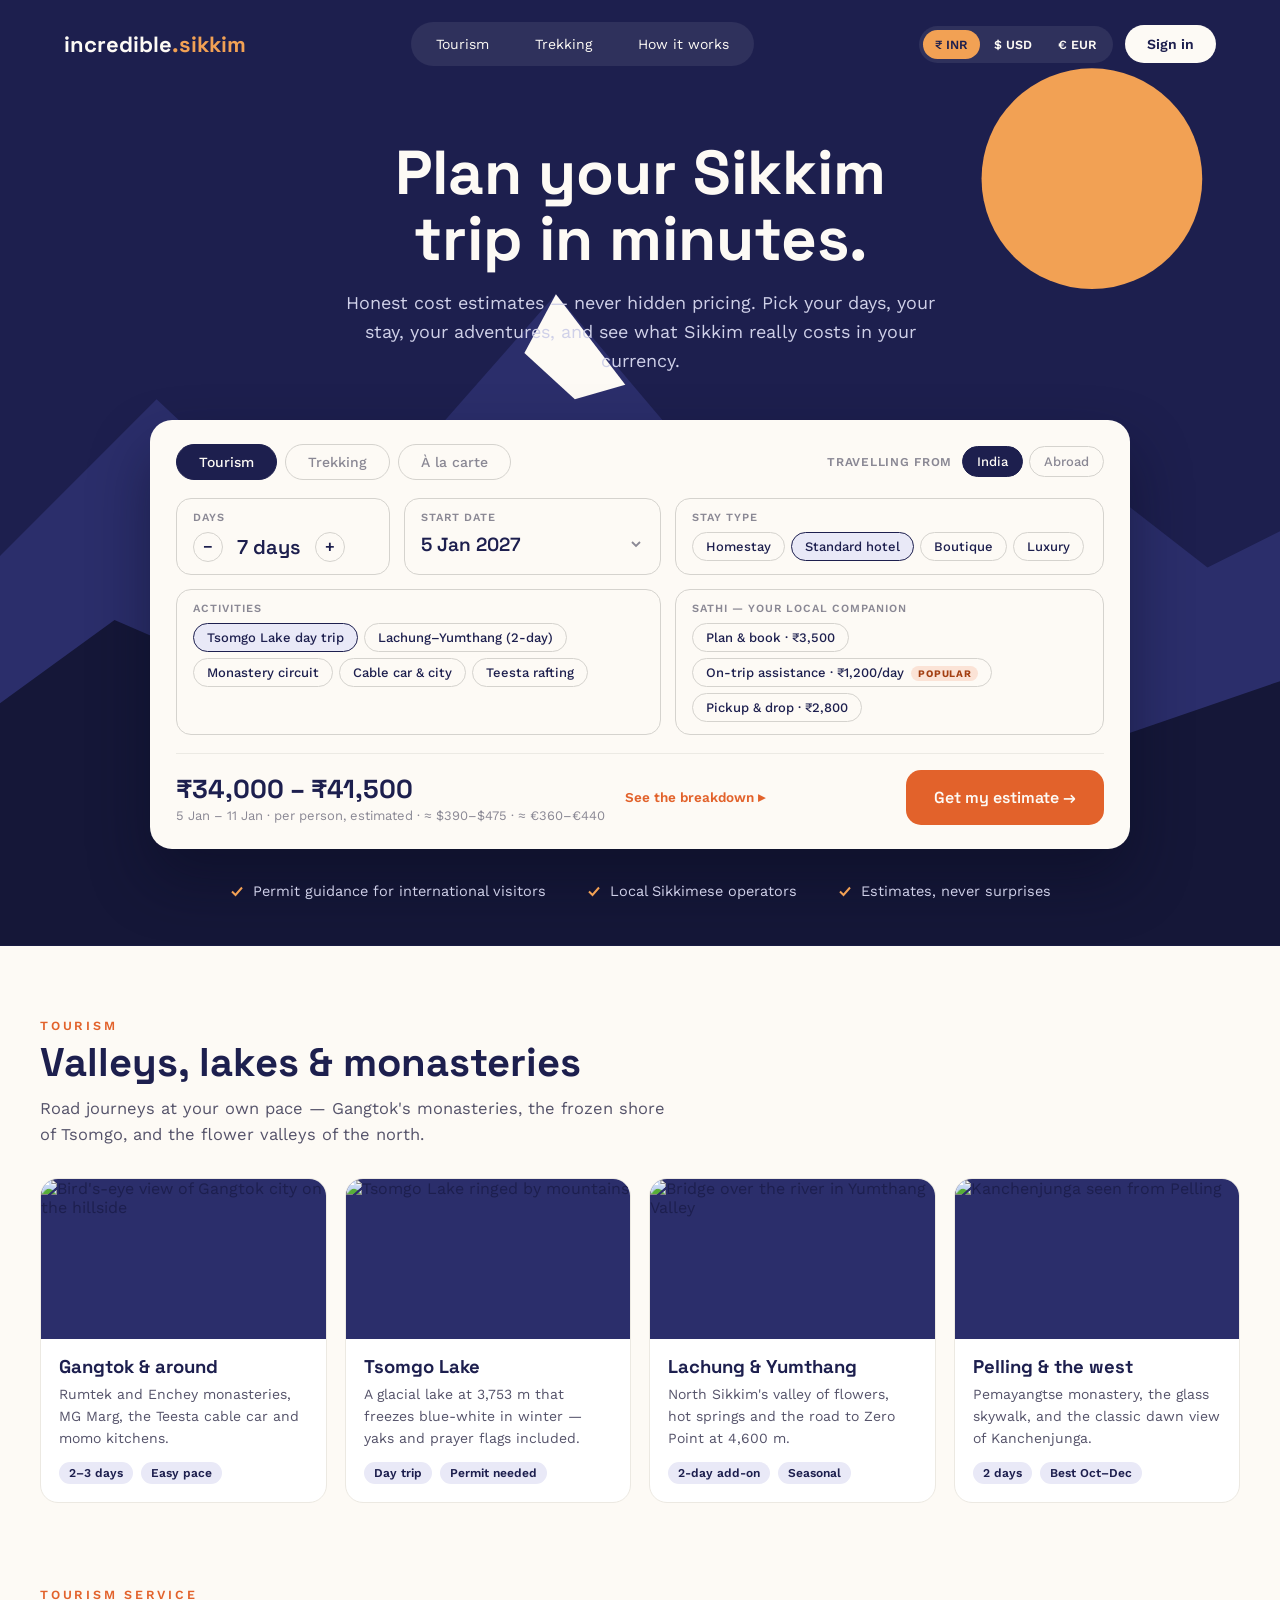
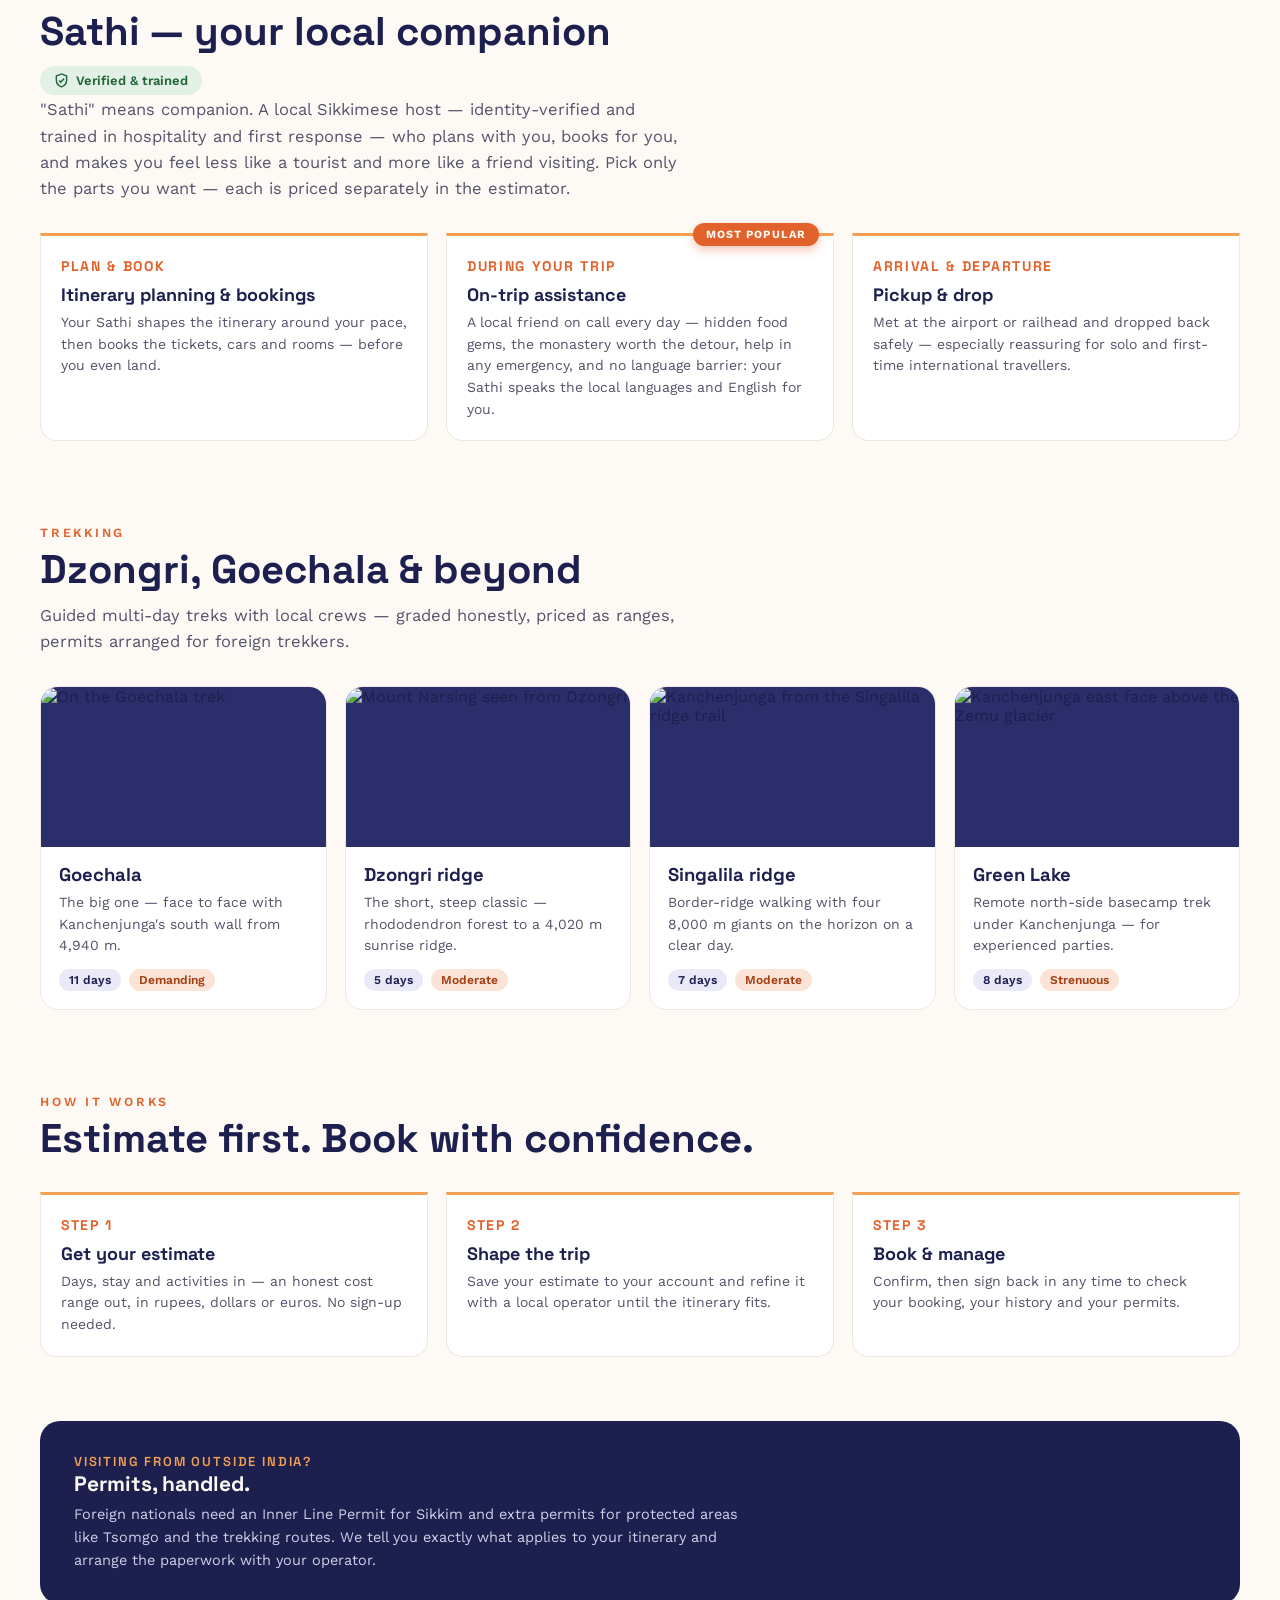
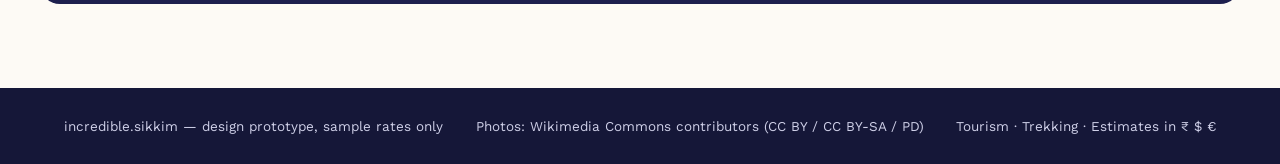
==== commit 82432d7c: "Add À la carte estimator mode Third trip type alongside Tourism and Trekking: single date + number o" ====
--- a/prototype/index.html
+++ b/prototype/index.html
@@ -55,6 +55,7 @@
   .opts { display: flex; gap: 6px; flex-wrap: wrap; }
   .opts button { border: 1.5px solid var(--line); background: transparent; border-radius: 999px; padding: 6px 13px; font-size: 13px; font-weight: 500; color: var(--ink); }
   .opts button.active { background: var(--chip); border-color: var(--night); }
+  .opts button:disabled { opacity: 0.45; cursor: not-allowed; text-decoration: line-through; }
   .est-foot { display: flex; align-items: center; gap: 20px; border-top: 1.5px solid #eceae4; padding-top: 16px; flex-wrap: wrap; }
   .est-total { display: flex; flex-direction: column; gap: 2px; }
   .est-total .num { font-size: 26px; font-weight: 700; }
@@ -202,6 +203,7 @@
         <div class="mode" role="group" aria-label="Trip type">
           <button data-mode="tourism" class="active">Tourism</button>
           <button data-mode="trekking">Trekking</button>
+          <button data-mode="alacarte">À la carte</button>
         </div>
         <div class="origin" role="group" aria-label="Travelling from">
           <span class="lbl">TRAVELLING FROM</span>
@@ -211,12 +213,20 @@
       </div>
 
       <div class="fields">
-        <div class="field">
+        <div class="field" id="days-field">
           <span class="lbl">DAYS</span>
           <div class="stepper">
             <button id="days-minus" aria-label="Fewer days">−</button>
             <span class="num" id="days-num">7 days</span>
             <button id="days-plus" aria-label="More days">+</button>
+          </div>
+        </div>
+        <div class="field" id="people-field" style="display: none;">
+          <span class="lbl">INDIVIDUALS</span>
+          <div class="stepper">
+            <button id="people-minus" aria-label="Fewer people">−</button>
+            <span class="num" id="people-num">2 people</span>
+            <button id="people-plus" aria-label="More people">+</button>
           </div>
         </div>
         <div class="field" id="date-field" style="position: relative;">
@@ -227,7 +237,7 @@
           </button>
           <div class="cal" id="cal" hidden></div>
         </div>
-        <div class="field">
+        <div class="field" id="stay-field">
           <span class="lbl">STAY TYPE</span>
           <div class="opts" id="stay-opts"></div>
         </div>
@@ -413,7 +423,7 @@
 
 <script>
   var start = new Date(); start.setDate(start.getDate() + 30);
-  var state = { mode: 'tourism', origin: 'india', days: 7, currency: 'INR', stay: 'standard', acts: ['tsomgo'], comp: [], start: start, calMonth: new Date(start.getFullYear(), start.getMonth(), 1) };
+  var state = { mode: 'tourism', origin: 'india', days: 7, people: 2, currency: 'INR', stay: 'standard', acts: ['tsomgo'], comp: [], start: start, calMonth: new Date(start.getFullYear(), start.getMonth(), 1) };
 
   // Sample seasonal pricing: monthly factor on stay + daily costs, weekends +15%.
   var SEASON = [
@@ -459,8 +469,14 @@
       { id: 'porter', label: 'Personal porter', cost: 4500 },
       { id: 'acclim', label: 'Extra acclimatisation day', cost: 5200 },
       { id: 'darjeeling', label: 'Darjeeling extension', cost: 6000 }
+    ],
+    alacarte: [
+      { id: 'cab', label: 'Cab — pickup & drop', cost: 2800, perVehicle: true },
+      { id: 'nathula', label: 'Day tour: Nathula Pass', cost: 4500, perPerson: true, group: 'tour', indiaOnly: true },
+      { id: 'south', label: 'Day tour: South Sikkim', cost: 3200, perPerson: true, group: 'tour' }
     ]
   };
+  var CAB_SEATS = 4; // sample: one cab carries up to 4
 
   // Sample per-person daily cost for shared transport and meals (tourism only;
   // trek packages already include food and crew).
@@ -498,6 +514,33 @@
   }
 
   function lines() {
+    if (state.mode === 'alacarte') {
+      var out2 = [], varSum = 0;
+      state.acts.forEach(function (id) {
+        var a = ACTS.alacarte.find(function (x) { return x.id === id; });
+        if (!a) return;
+        var amt, label = a.label;
+        if (a.perVehicle) {
+          var cabs = Math.ceil(state.people / CAB_SEATS);
+          amt = a.cost * cabs;
+          label += ' (' + cabs + ' cab' + (cabs > 1 ? 's' : '') + ', up to ' + CAB_SEATS + ' seats each)';
+        } else {
+          amt = a.cost * state.people;
+          label += ' × ' + state.people + (a.indiaOnly ? ' (permit included)' : '');
+        }
+        varSum += amt;
+        out2.push({ label: label, inr: amt });
+      });
+      var si2 = seasonInfo();
+      var adj2 = Math.round((si2.factor - 1) * varSum);
+      if (adj2 !== 0 && varSum > 0) {
+        out2.push({
+          label: 'Season & weekend (' + si2.tag + (si2.weekends ? ', weekend day' : '') + ')',
+          inr: adj2, signed: true
+        });
+      }
+      return out2;
+    }
     var stays = STAYS[state.mode], acts = ACTS[state.mode];
     var stay = stays.find(function (s) { return s.id === state.stay; }) || stays[0];
     var nights = Math.max(state.days - 1, 1);
@@ -541,10 +584,17 @@
     document.querySelectorAll('.origin button').forEach(function (b) { b.classList.toggle('active', b.dataset.origin === state.origin); });
     document.querySelectorAll('.currency button').forEach(function (b) { b.classList.toggle('active', b.dataset.cur === state.currency); });
     document.getElementById('days-num').textContent = state.days + ' days';
+    document.getElementById('people-num').textContent = state.people + (state.people > 1 ? ' people' : ' person');
+
+    var alc = state.mode === 'alacarte';
+    document.getElementById('days-field').style.display = alc ? 'none' : '';
+    document.getElementById('people-field').style.display = alc ? '' : 'none';
+    document.getElementById('stay-field').style.display = alc ? 'none' : '';
+    document.querySelector('#date-field .lbl').textContent = alc ? 'DATE' : 'START DATE';
 
     var stayBox = document.getElementById('stay-opts');
     stayBox.innerHTML = '';
-    STAYS[state.mode].forEach(function (s) {
+    (STAYS[state.mode] || []).forEach(function (s) {
       var b = document.createElement('button');
       b.textContent = s.label;
       b.classList.toggle('active', s.id === state.stay);
@@ -554,16 +604,31 @@
 
     document.getElementById('date-txt').textContent = state.start.toLocaleDateString('en-GB', { day: 'numeric', month: 'short', year: 'numeric' });
 
-    document.getElementById('act-label').textContent = state.mode === 'tourism' ? 'ACTIVITIES' : 'ADD-ONS';
+    document.getElementById('act-label').textContent = state.mode === 'tourism' ? 'ACTIVITIES' : (state.mode === 'trekking' ? 'ADD-ONS' : 'OFFERINGS');
     var actBox = document.getElementById('act-opts');
     actBox.innerHTML = '';
     ACTS[state.mode].forEach(function (a) {
       var b = document.createElement('button');
-      b.textContent = a.label;
+      b.textContent = alc
+        ? a.label + ' · ' + fmtExact(a.cost, state.currency) + (a.perVehicle ? '/cab' : '/person')
+        : a.label;
+      var blocked = alc && a.indiaOnly && state.origin === 'abroad';
+      if (blocked) {
+        b.disabled = true;
+        b.title = 'Nathula permits are issued to Indian nationals only';
+      }
       b.classList.toggle('active', state.acts.indexOf(a.id) !== -1);
       b.onclick = function () {
         var i = state.acts.indexOf(a.id);
-        if (i === -1) state.acts.push(a.id); else state.acts.splice(i, 1);
+        if (i === -1) {
+          if (a.group) {
+            state.acts = state.acts.filter(function (id) {
+              var o = ACTS[state.mode].find(function (x) { return x.id === id; });
+              return !(o && o.group === a.group);
+            });
+          }
+          state.acts.push(a.id);
+        } else state.acts.splice(i, 1);
         render();
       };
       actBox.appendChild(b);
@@ -593,7 +658,7 @@
         compBox.appendChild(b);
       });
     } else {
-      actField.style.gridColumn = '1 / -1';
+      actField.style.gridColumn = alc ? '' : '1 / -1';
       compField.style.display = 'none';
     }
 
@@ -604,10 +669,13 @@
     var lo = total * 0.92, hi = total * 1.12;
     document.getElementById('est-range').textContent = fmt(lo, state.currency) + ' – ' + fmt(hi, state.currency);
     var end = new Date(state.start); end.setDate(end.getDate() + state.days - 1);
-    var range = state.start.toLocaleDateString('en-GB', { day: 'numeric', month: 'short' }) + ' – ' + end.toLocaleDateString('en-GB', { day: 'numeric', month: 'short' });
+    var range = alc
+      ? state.start.toLocaleDateString('en-GB', { day: 'numeric', month: 'short' })
+      : state.start.toLocaleDateString('en-GB', { day: 'numeric', month: 'short' }) + ' – ' + end.toLocaleDateString('en-GB', { day: 'numeric', month: 'short' });
     var others = ['INR', 'USD', 'EUR'].filter(function (c) { return c !== state.currency; })
       .map(function (c) { return '≈ ' + fmt(lo, c) + '–' + fmt(hi, c); }).join(' · ');
-    document.getElementById('est-sub').textContent = range + ' · per person, estimated · ' + others;
+    var basis = alc ? 'for ' + state.people + (state.people > 1 ? ' people' : ' person') + ', estimated' : 'per person, estimated';
+    document.getElementById('est-sub').textContent = range + ' · ' + basis + ' · ' + others;
 
     var table = document.getElementById('bd-table');
     table.innerHTML = '';
@@ -633,20 +701,34 @@
   document.querySelectorAll('.mode button').forEach(function (b) {
     b.onclick = function () {
       state.mode = b.dataset.mode;
-      state.stay = STAYS[state.mode][state.mode === 'tourism' ? 1 : 0].id;
-      state.acts = state.mode === 'tourism' ? ['tsomgo'] : [];
-      state.days = state.mode === 'tourism' ? 7 : 5;
+      if (state.mode === 'alacarte') {
+        state.days = 1;
+        state.acts = state.origin === 'india' ? ['cab', 'nathula'] : ['cab', 'south'];
+      } else {
+        state.stay = STAYS[state.mode][state.mode === 'tourism' ? 1 : 0].id;
+        state.acts = state.mode === 'tourism' ? ['tsomgo'] : [];
+        state.days = state.mode === 'tourism' ? 7 : 5;
+      }
       render();
     };
   });
   document.querySelectorAll('.origin button').forEach(function (b) {
-    b.onclick = function () { state.origin = b.dataset.origin; render(); };
+    b.onclick = function () {
+      state.origin = b.dataset.origin;
+      if (state.origin === 'abroad' && state.mode === 'alacarte' && state.acts.indexOf('nathula') !== -1) {
+        state.acts.splice(state.acts.indexOf('nathula'), 1);
+        toast('Nathula permits are for Indian nationals only — removed from your day. South Sikkim is open to everyone.');
+      }
+      render();
+    };
   });
   document.querySelectorAll('.currency button').forEach(function (b) {
     b.onclick = function () { state.currency = b.dataset.cur; render(); };
   });
   document.getElementById('days-minus').onclick = function () { state.days = Math.max(2, state.days - 1); render(); };
   document.getElementById('days-plus').onclick = function () { state.days = Math.min(21, state.days + 1); render(); };
+  document.getElementById('people-minus').onclick = function () { state.people = Math.max(1, state.people - 1); render(); };
+  document.getElementById('people-plus').onclick = function () { state.people = Math.min(16, state.people + 1); render(); };
   document.getElementById('bd-toggle').onclick = function () {
     var bd = document.getElementById('breakdown');
     bd.classList.toggle('open');
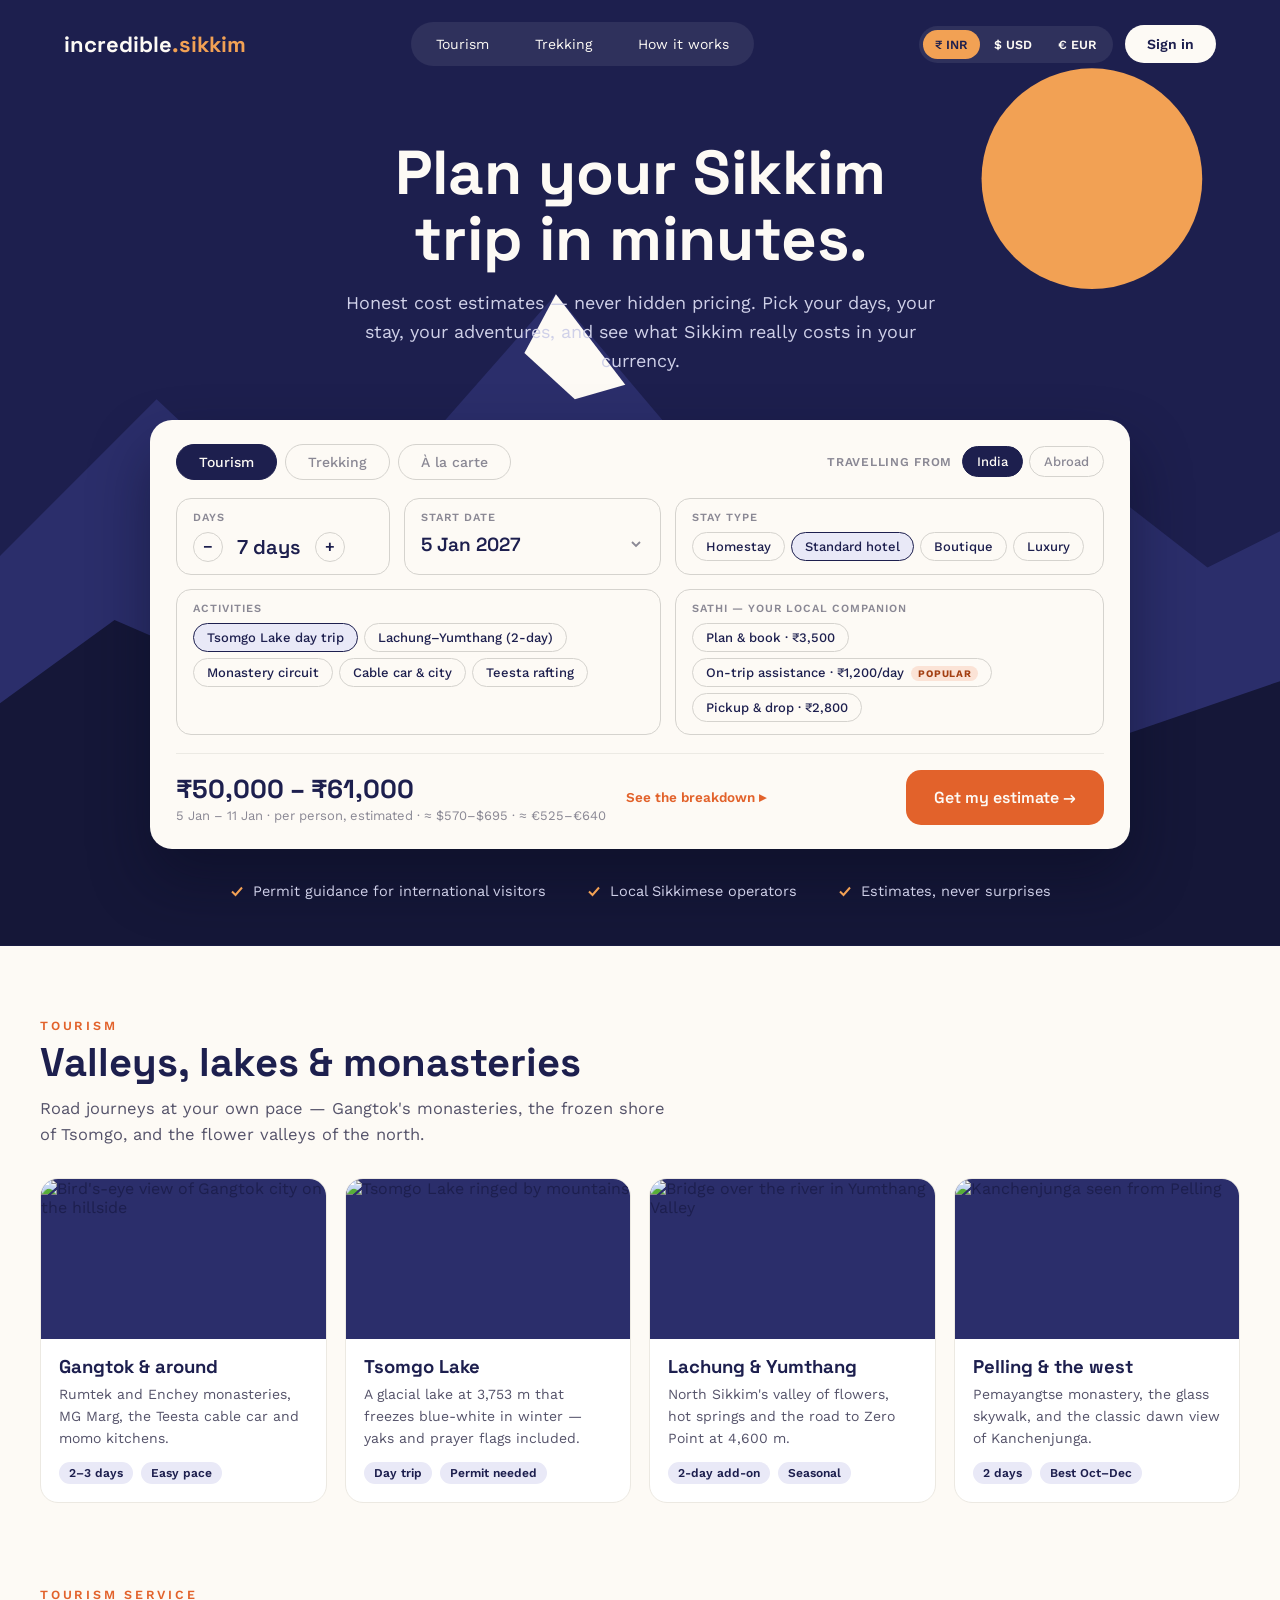
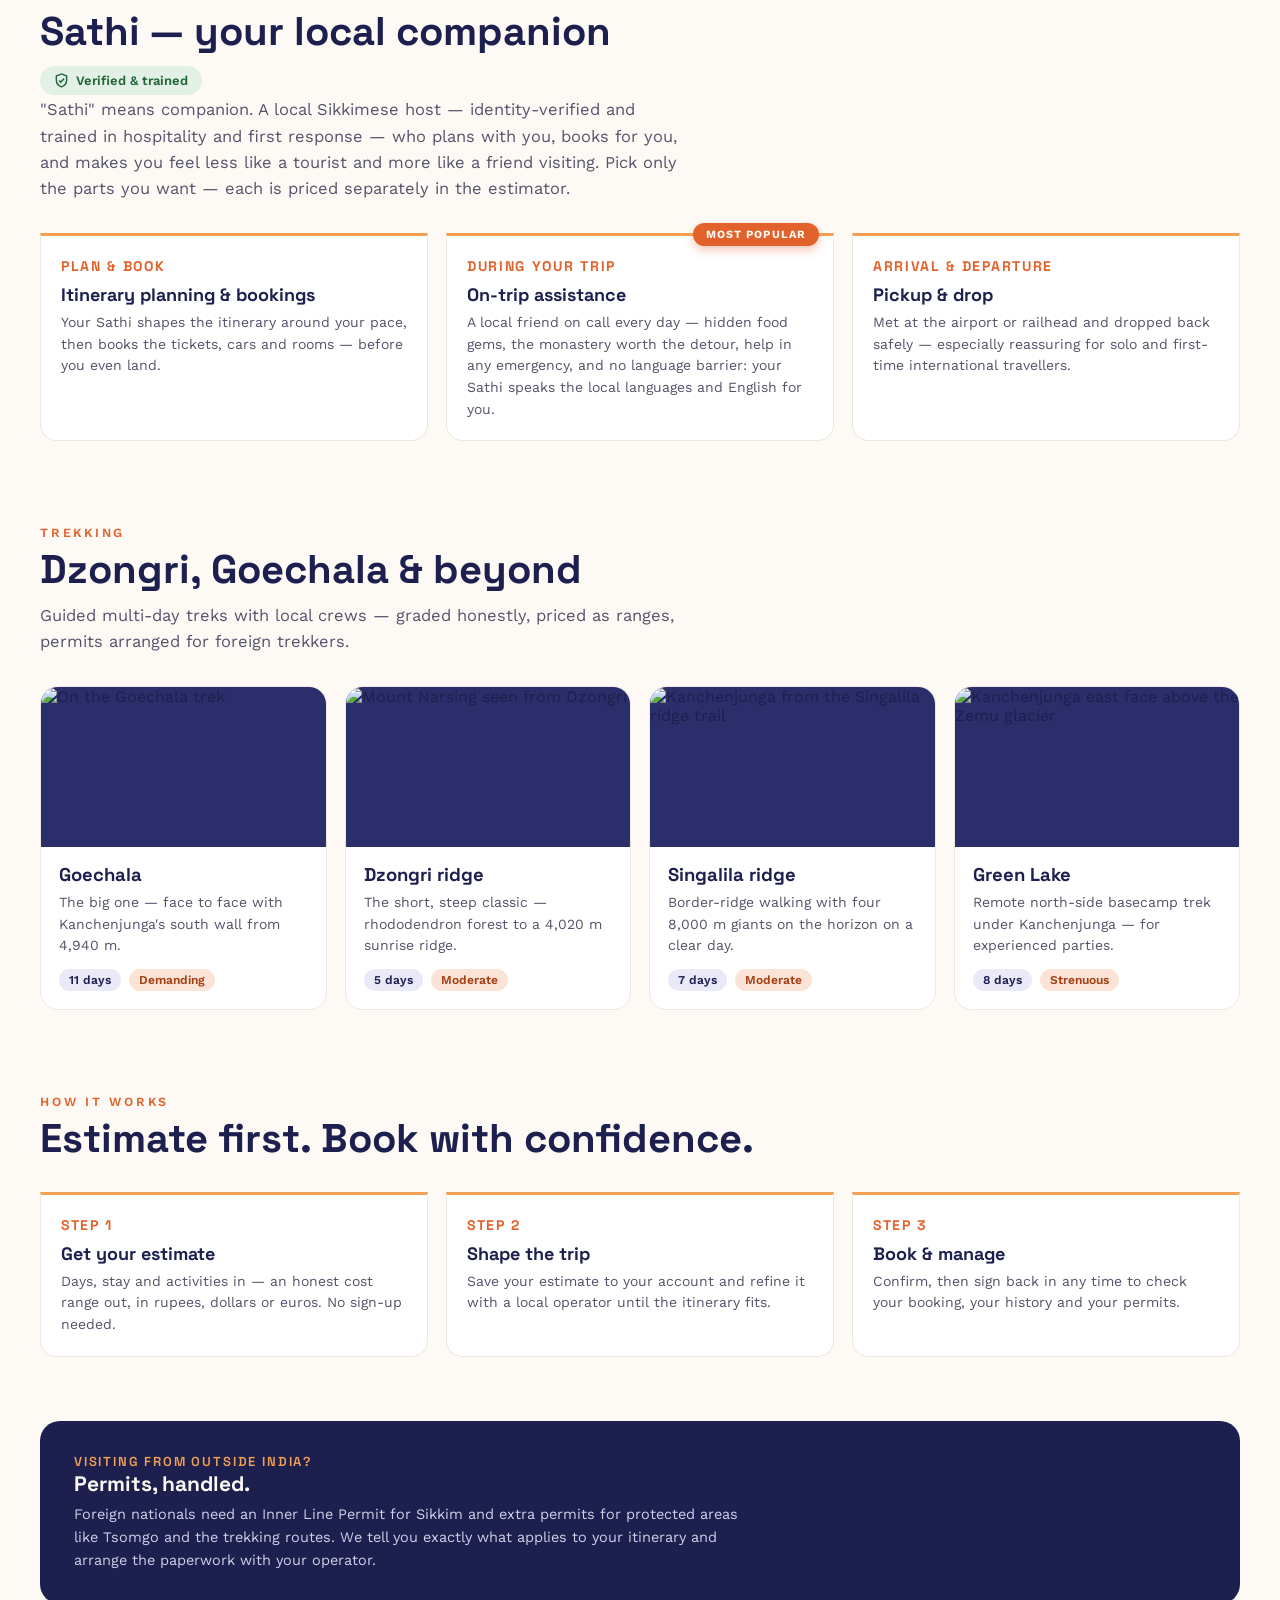
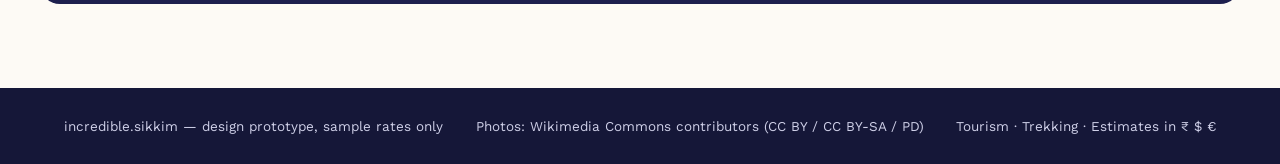
==== commit 6449bac7: "Apply real seasonal pricing bands Replace the sample per-month table with per-day bands: - Mar–Jun +" ====
--- a/prototype/index.html
+++ b/prototype/index.html
@@ -121,15 +121,19 @@
   .cal-head { display: flex; align-items: center; justify-content: space-between; margin-bottom: 4px; }
   .cal-head button { border: 1.5px solid var(--line); background: transparent; border-radius: 999px; width: 28px; height: 28px; font-size: 15px; line-height: 1; color: var(--ink); }
   .cal-title { font-family: 'Space Grotesk', sans-serif; font-weight: 600; font-size: 15px; }
-  .cal-season { font-size: 12px; font-weight: 600; margin: 2px 0 8px 0; display: flex; gap: 8px; align-items: center; }
+  .cal-season { font-size: 11.5px; font-weight: 600; margin: 2px 0 8px 0; display: flex; gap: 6px; align-items: center; flex-wrap: wrap; }
   .cal-season .badge { border-radius: 999px; padding: 3px 10px; background: var(--chip); }
   .cal-season .badge.peak { background: #fbe3d6; color: #a33f12; }
+  .cal-season .badge.festive { background: #f6c7ad; color: #8a2f08; }
   .cal-season .badge.low { background: #e2f0e6; color: #23663a; }
   .cal-grid { display: grid; grid-template-columns: repeat(7, 1fr); gap: 2px; }
   .cal-grid .dow { font-size: 10.5px; font-weight: 600; color: var(--muted); text-align: center; padding: 4px 0; letter-spacing: 0.05em; }
-  .cal-grid .dow.we, .cal-grid button.we { color: #a33f12; }
+  .cal-grid .dow.we { color: #a33f12; }
   .cal-grid button { border: 0; background: transparent; border-radius: 9px; font-size: 13px; padding: 7px 0; color: var(--ink); font-variant-numeric: tabular-nums; }
-  .cal-grid button.we { background: #fdf1e9; }
+  .cal-grid button.s-peak { background: #fdf1e9; }
+  .cal-grid button.s-festive { background: #f9d9c6; }
+  .cal-grid button.s-low { background: #eef6f0; }
+  .cal-grid button.we { font-weight: 700; color: #a33f12; }
   .cal-grid button:hover { outline: 1.5px solid var(--night); }
   .cal-grid button.sel { background: var(--night); color: var(--cream); }
   .cal-grid button:disabled { color: #c9c6bd; background: transparent; }
@@ -426,15 +430,33 @@
   var state = { mode: 'tourism', origin: 'india', days: 7, people: 2, currency: 'INR', stay: 'standard', acts: ['tsomgo'], comp: [], start: start, calMonth: new Date(start.getFullYear(), start.getMonth(), 1) };
 
   // Sample seasonal pricing: monthly factor on stay + daily costs, weekends +15%.
-  var SEASON = [
-    { f: 0.90, tag: 'Quiet winter', cls: 'low' },  { f: 0.90, tag: 'Quiet winter', cls: 'low' },
-    { f: 1.10, tag: 'Rhododendron spring', cls: '' }, { f: 1.15, tag: 'Spring peak', cls: 'peak' },
-    { f: 1.10, tag: 'Late spring', cls: '' },      { f: 0.85, tag: 'Monsoon', cls: 'low' },
-    { f: 0.80, tag: 'Monsoon', cls: 'low' },       { f: 0.80, tag: 'Monsoon', cls: 'low' },
-    { f: 1.00, tag: 'Clearing skies', cls: '' },   { f: 1.25, tag: 'Autumn peak', cls: 'peak' },
-    { f: 1.20, tag: 'Autumn peak', cls: 'peak' },  { f: 1.10, tag: 'Festive winter', cls: '' }
-  ];
+  // Seasonal pricing bands, applied per travel day. Spring peak costs more
+  // when the trip starts within CLOSE_BOOKING_DAYS of the booking date.
+  var BANDS = {
+    holiday: { f: 1.40, tag: 'Holiday peak', cls: 'festive' },
+    spring:  { f: 1.30, fClose: 1.40, tag: 'Spring peak', cls: 'peak' },
+    autumn:  { f: 1.15, tag: 'Autumn & winter', cls: 'peak' },
+    monsoon: { f: 0.80, tag: 'Monsoon', cls: 'low' },
+    quiet:   { f: 0.90, tag: 'Quiet winter', cls: 'low' }
+  };
+  var CLOSE_BOOKING_DAYS = 15;
   var WEEKEND_FACTOR = 1.15;
+
+  function bandFor(date) {
+    var m = date.getMonth(), d = date.getDate();
+    if ((m === 11 && d >= 15) || (m === 0 && d <= 10)) return BANDS.holiday;
+    if (m >= 2 && m <= 5) return BANDS.spring;
+    if (m >= 6 && m <= 8) return BANDS.monsoon;
+    if (m >= 9 || (m === 0 && d <= 15)) return BANDS.autumn;
+    return BANDS.quiet;
+  }
+  function isCloseBooking(tripStart) {
+    var today = new Date(); today.setHours(0, 0, 0, 0);
+    return (tripStart - today) / 86400000 < CLOSE_BOOKING_DAYS;
+  }
+  function bandFactor(band, close) {
+    return close && band.fClose ? band.fClose : band.f;
+  }
 
   var COMPANION = [
     { id: 'plan', label: 'Plan & book', cost: 3500, perDay: false },
@@ -504,13 +526,18 @@
   }
 
   function seasonInfo() {
-    var ds = tripDates(), sum = 0, weekends = 0;
+    var ds = tripDates(), sum = 0, weekends = 0, tags = [], closeHit = false;
+    var close = isCloseBooking(state.start);
     ds.forEach(function (d) {
       var we = d.getDay() === 0 || d.getDay() === 6;
       if (we) weekends++;
-      sum += SEASON[d.getMonth()].f * (we ? WEEKEND_FACTOR : 1);
+      var band = bandFor(d);
+      if (tags.indexOf(band.tag) === -1) tags.push(band.tag);
+      if (close && band.fClose) closeHit = true;
+      sum += bandFactor(band, close) * (we ? WEEKEND_FACTOR : 1);
     });
-    return { factor: sum / ds.length, weekends: weekends, tag: SEASON[state.start.getMonth()].tag };
+    var tag = tags.join(' → ') + (closeHit ? ', booked within ' + CLOSE_BOOKING_DAYS + ' days' : '');
+    return { factor: sum / ds.length, weekends: weekends, tag: tag };
   }
 
   function lines() {
@@ -752,8 +779,8 @@
     cal.hidden = !calOpen;
     if (!calOpen) return;
     var y = state.calMonth.getFullYear(), m = state.calMonth.getMonth();
-    var season = SEASON[m];
     var today = new Date(); today.setHours(0, 0, 0, 0);
+    var daysIn = new Date(y, m + 1, 0).getDate();
     cal.innerHTML = '';
 
     var head = document.createElement('div'); head.className = 'cal-head';
@@ -766,11 +793,21 @@
     cal.appendChild(head);
 
     var badge = document.createElement('div'); badge.className = 'cal-season';
-    var b1 = document.createElement('span'); b1.className = 'badge ' + season.cls; b1.textContent = season.tag;
-    var b2 = document.createElement('span'); b2.style.color = '#8a8894';
-    var pct = Math.round((season.f - 1) * 100);
-    b2.textContent = (pct === 0 ? 'base rates' : (pct > 0 ? '+' + pct + '%' : pct + '%') + ' vs base');
-    badge.appendChild(b1); badge.appendChild(b2);
+    var runs = [];
+    for (var dd = 1; dd <= daysIn; dd++) {
+      var bd = bandFor(new Date(y, m, dd));
+      var last = runs[runs.length - 1];
+      if (last && last.band === bd) last.to = dd; else runs.push({ band: bd, from: dd, to: dd });
+    }
+    runs.forEach(function (r) {
+      var b = document.createElement('span'); b.className = 'badge ' + r.band.cls;
+      var pct = Math.round((r.band.f - 1) * 100);
+      var txt = r.band.tag + ' ' + (pct > 0 ? '+' : '−') + Math.abs(pct) + '%';
+      if (r.band.fClose) txt += ' (+' + Math.round((r.band.fClose - 1) * 100) + '% if booked late)';
+      if (runs.length > 1) txt += ' · ' + r.from + '–' + r.to;
+      b.textContent = txt;
+      badge.appendChild(b);
+    });
     cal.appendChild(badge);
 
     var grid = document.createElement('div'); grid.className = 'cal-grid';
@@ -781,14 +818,17 @@
     var first = new Date(y, m, 1);
     var lead = (first.getDay() + 6) % 7; // Monday-first offset
     for (var i = 0; i < lead; i++) grid.appendChild(document.createElement('span'));
-    var daysIn = new Date(y, m + 1, 0).getDate();
     for (var d = 1; d <= daysIn; d++) {
       (function (d) {
         var date = new Date(y, m, d);
         var b = document.createElement('button');
         b.textContent = d;
+        var band = bandFor(date);
+        b.classList.add('s-' + band.cls);
         var we = date.getDay() === 0 || date.getDay() === 6;
         if (we) b.classList.add('we');
+        var pctDay = Math.round((bandFactor(band, isCloseBooking(date)) * (we ? WEEKEND_FACTOR : 1) - 1) * 100);
+        b.title = band.tag + (we ? ' + weekend' : '') + ': ' + (pctDay >= 0 ? '+' : '−') + Math.abs(pctDay) + '%';
         if (sameDay(date, state.start)) b.classList.add('sel');
         if (date < today) b.disabled = true;
         b.onclick = function () { state.start = date; calOpen = false; render(); };
@@ -798,7 +838,8 @@
     cal.appendChild(grid);
 
     var foot = document.createElement('div'); foot.className = 'cal-foot';
-    foot.textContent = 'Weekend days (tinted) cost about 15% more. Monthly rates vary by season.';
+    foot.textContent = 'Shading shows the season: orange costs more, green costs less. Weekends (bold) add about 15%.'
+      + (m >= 2 && m <= 5 ? ' Spring trips starting within ' + CLOSE_BOOKING_DAYS + ' days of booking cost +40% instead of +30%.' : '');
     cal.appendChild(foot);
   }
 
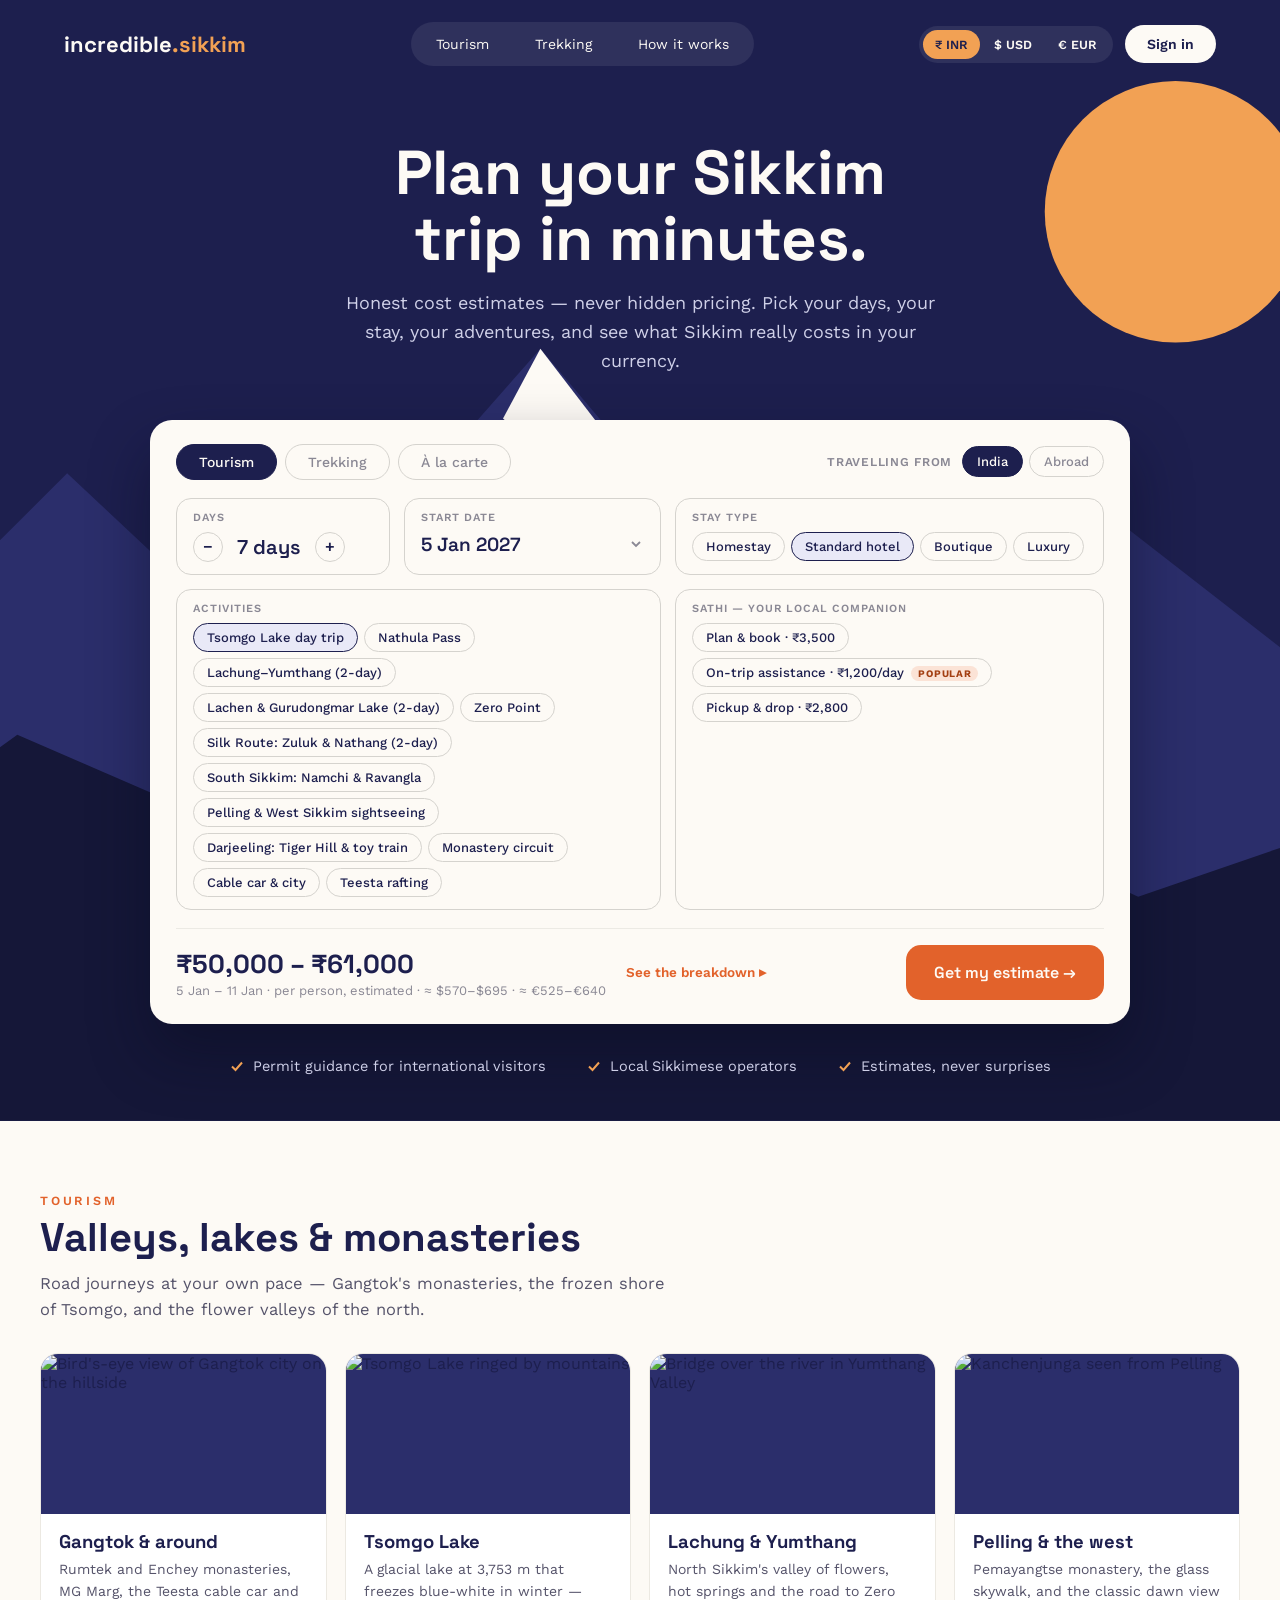
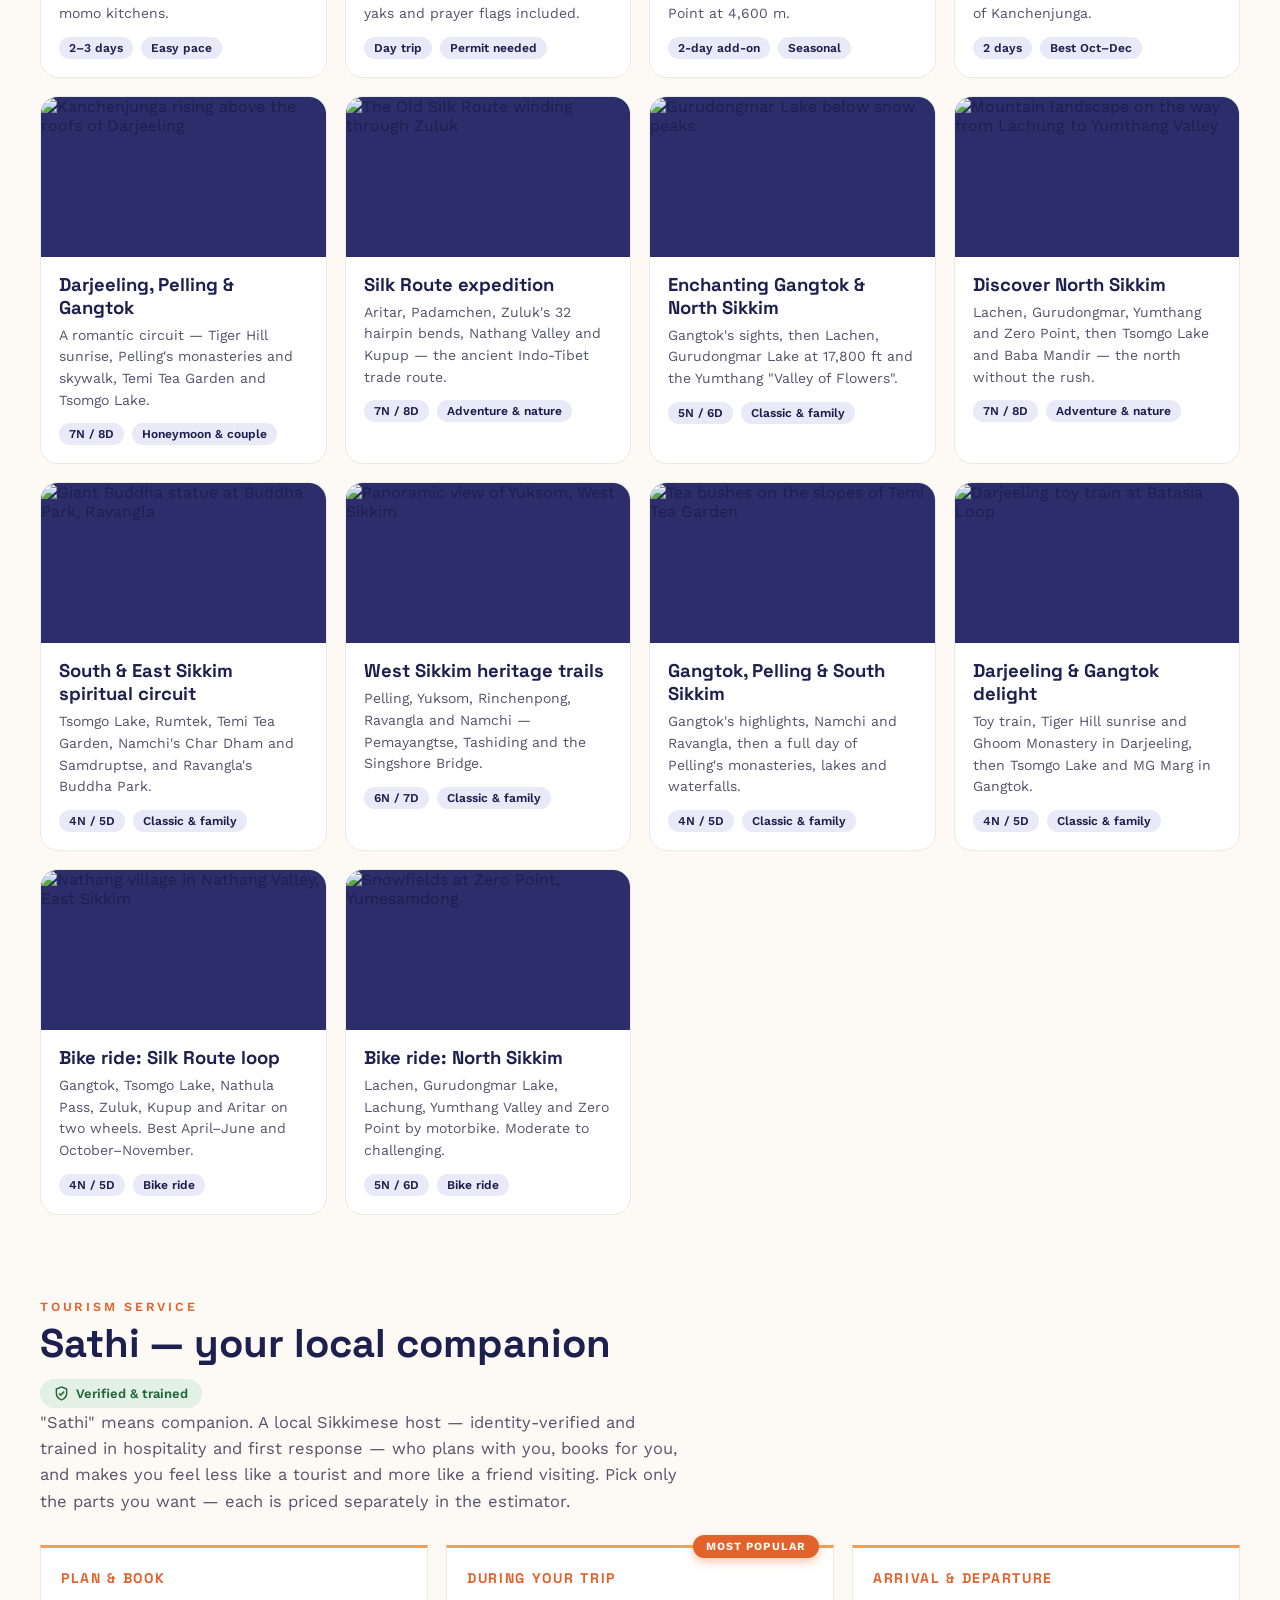
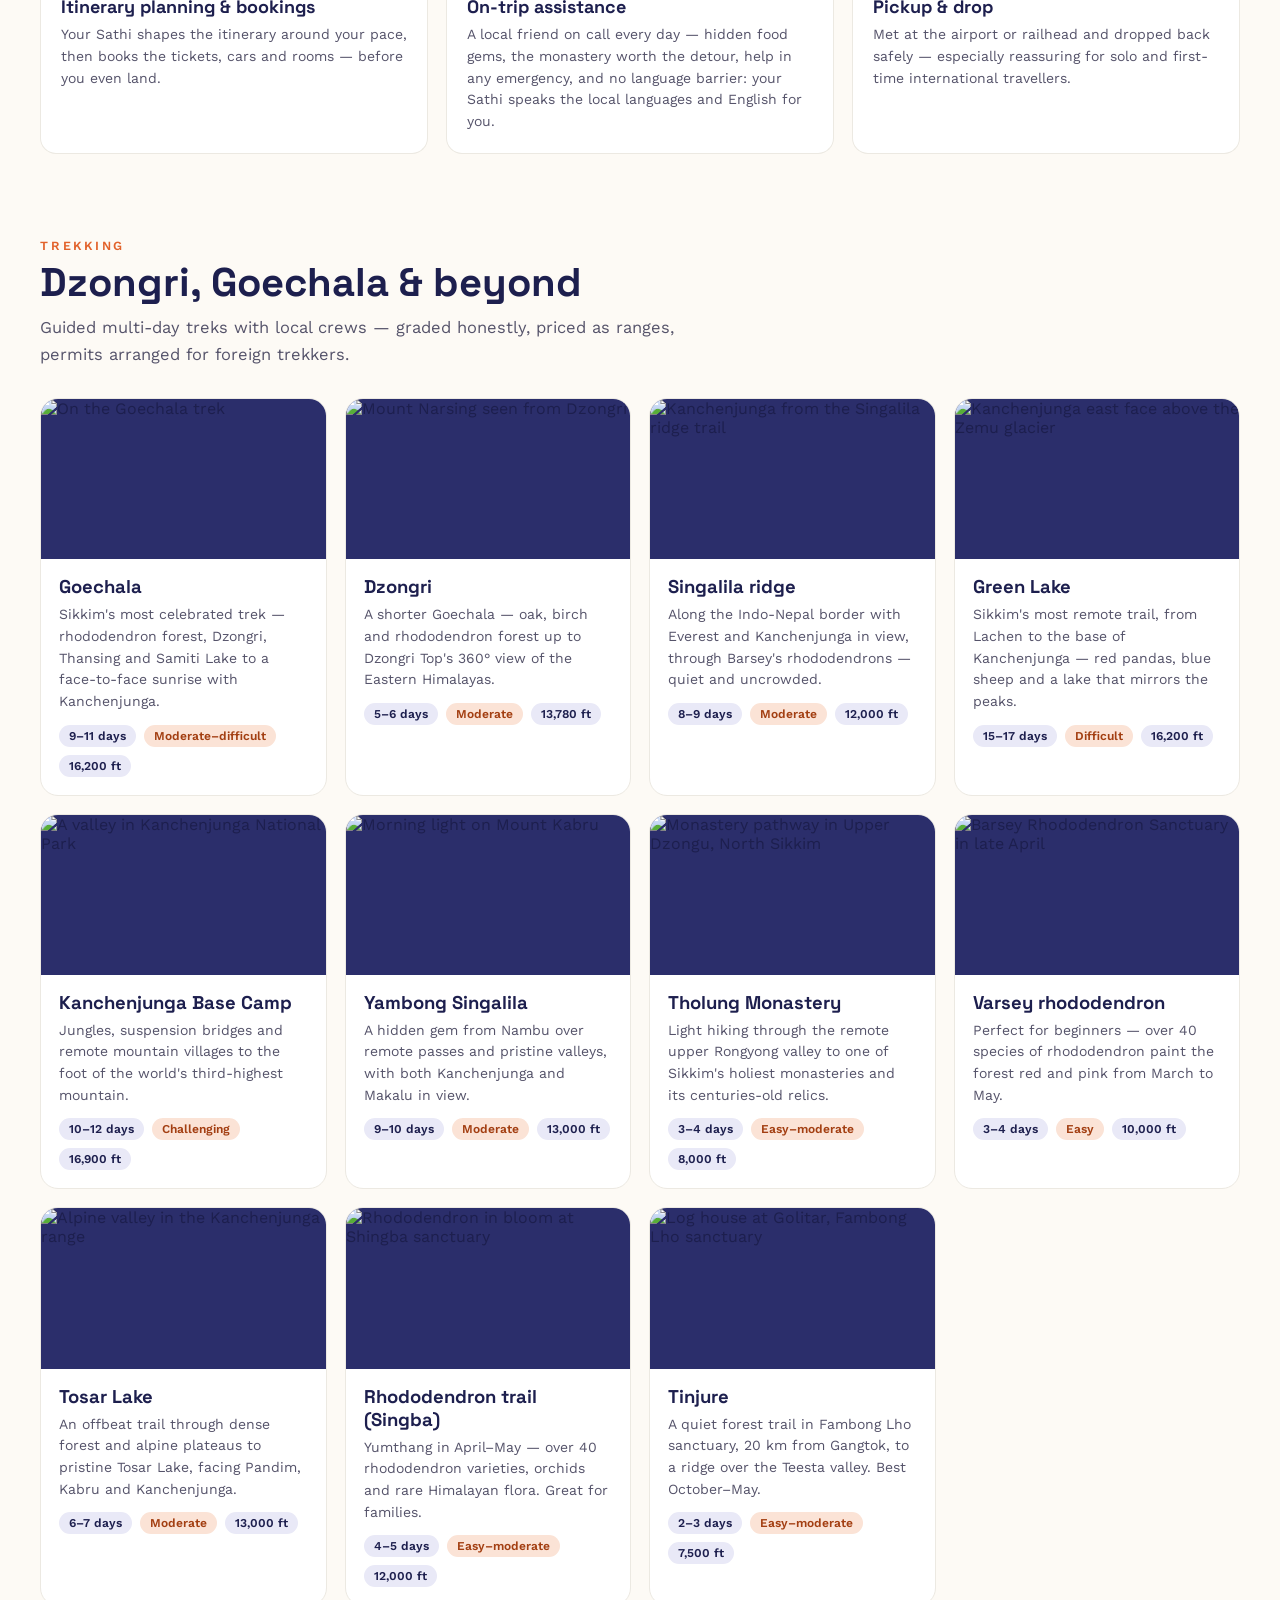
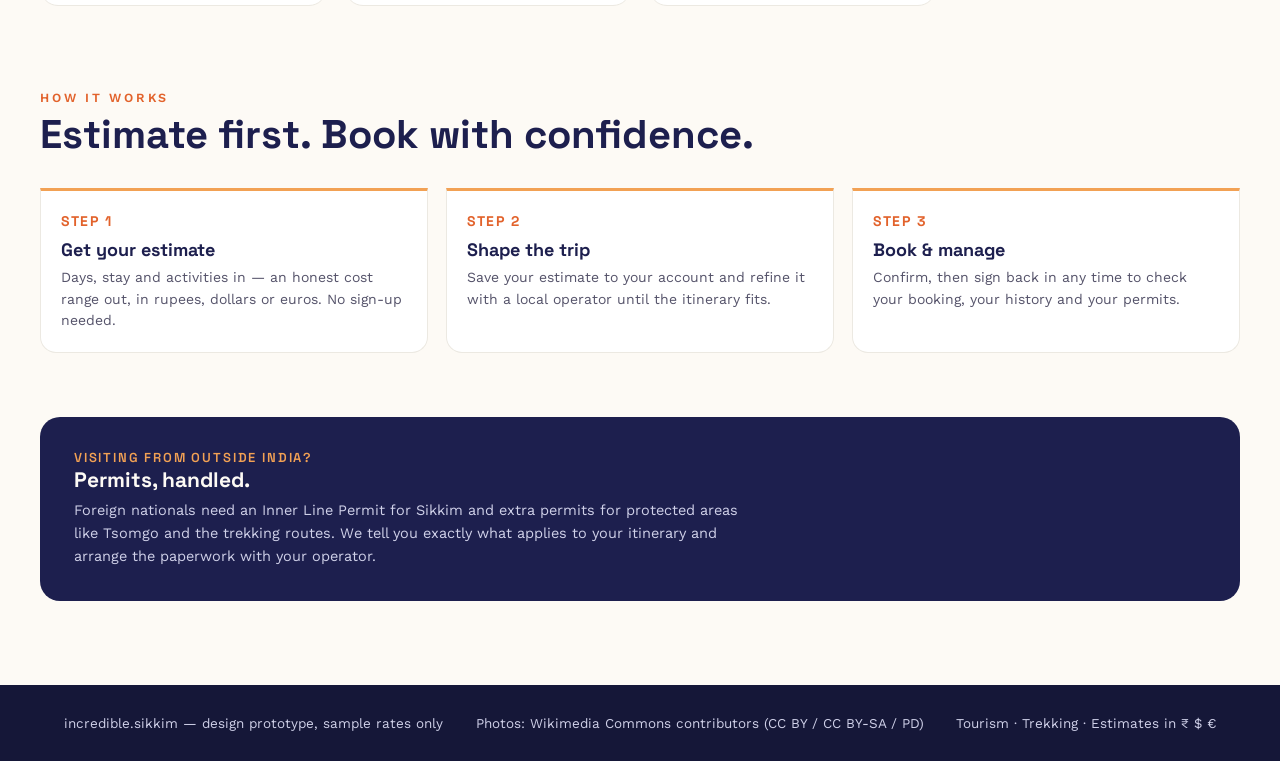
==== commit 52d3ee0f: "Add tours and treks from incrediblesikkim.com Tourism: 10 package cards (incl. two bike rides) and 7" ====
--- a/prototype/index.html
+++ b/prototype/index.html
@@ -245,6 +245,10 @@
           <span class="lbl">STAY TYPE</span>
           <div class="opts" id="stay-opts"></div>
         </div>
+        <div class="field" id="trek-field" style="display: none; grid-column: 1 / -1;">
+          <span class="lbl">TREK</span>
+          <div class="opts" id="trek-opts"></div>
+        </div>
         <div class="field" id="act-field">
           <span class="lbl" id="act-label">ACTIVITIES</span>
           <div class="opts" id="act-opts"></div>
@@ -313,6 +317,86 @@
         <h3>Pelling &amp; the west</h3>
         <p>Pemayangtse monastery, the glass skywalk, and the classic dawn view of Kanchenjunga.</p>
         <div class="meta"><span>2 days</span><span>Best Oct–Dec</span></div>
+      </div>
+    </div>
+    <div class="card">
+      <img class="art" loading="lazy" alt="Kanchenjunga rising above the roofs of Darjeeling" src="https://upload.wikimedia.org/wikipedia/commons/thumb/0/0d/Kanchenjunga_above_roofs_of_Darjeeling_1.jpg/960px-Kanchenjunga_above_roofs_of_Darjeeling_1.jpg">
+      <div class="body">
+        <h3>Darjeeling, Pelling &amp; Gangtok</h3>
+        <p>A romantic circuit — Tiger Hill sunrise, Pelling's monasteries and skywalk, Temi Tea Garden and Tsomgo Lake.</p>
+        <div class="meta"><span>7N / 8D</span><span>Honeymoon &amp; couple</span></div>
+      </div>
+    </div>
+    <div class="card">
+      <img class="art" loading="lazy" alt="The Old Silk Route winding through Zuluk" src="https://upload.wikimedia.org/wikipedia/commons/thumb/9/97/Sikkim_Zuluk_%2C_Old_Silk_Route.jpg/960px-Sikkim_Zuluk_%2C_Old_Silk_Route.jpg">
+      <div class="body">
+        <h3>Silk Route expedition</h3>
+        <p>Aritar, Padamchen, Zuluk's 32 hairpin bends, Nathang Valley and Kupup — the ancient Indo-Tibet trade route.</p>
+        <div class="meta"><span>7N / 8D</span><span>Adventure &amp; nature</span></div>
+      </div>
+    </div>
+    <div class="card">
+      <img class="art" loading="lazy" alt="Gurudongmar Lake below snow peaks" src="https://upload.wikimedia.org/wikipedia/commons/thumb/7/70/Gurudongmar_Lake%2C_India.jpg/960px-Gurudongmar_Lake%2C_India.jpg">
+      <div class="body">
+        <h3>Enchanting Gangtok &amp; North Sikkim</h3>
+        <p>Gangtok's sights, then Lachen, Gurudongmar Lake at 17,800 ft and the Yumthang "Valley of Flowers".</p>
+        <div class="meta"><span>5N / 6D</span><span>Classic &amp; family</span></div>
+      </div>
+    </div>
+    <div class="card">
+      <img class="art" loading="lazy" alt="Mountain landscape on the way from Lachung to Yumthang Valley" src="https://upload.wikimedia.org/wikipedia/commons/thumb/a/ad/Landscape_on_the_way_to_Yumthang_Valley_from_Lachung%2C_North_Sikkim%2C_India_04.jpg/960px-Landscape_on_the_way_to_Yumthang_Valley_from_Lachung%2C_North_Sikkim%2C_India_04.jpg">
+      <div class="body">
+        <h3>Discover North Sikkim</h3>
+        <p>Lachen, Gurudongmar, Yumthang and Zero Point, then Tsomgo Lake and Baba Mandir — the north without the rush.</p>
+        <div class="meta"><span>7N / 8D</span><span>Adventure &amp; nature</span></div>
+      </div>
+    </div>
+    <div class="card">
+      <img class="art" loading="lazy" alt="Giant Buddha statue at Buddha Park, Ravangla" src="https://upload.wikimedia.org/wikipedia/commons/thumb/f/f9/Buddha_statue_at_Buddha_Park_of_Ravangla%2C_Sikkim%2C_India_%281%29.jpg/960px-Buddha_statue_at_Buddha_Park_of_Ravangla%2C_Sikkim%2C_India_%281%29.jpg">
+      <div class="body">
+        <h3>South &amp; East Sikkim spiritual circuit</h3>
+        <p>Tsomgo Lake, Rumtek, Temi Tea Garden, Namchi's Char Dham and Samdruptse, and Ravangla's Buddha Park.</p>
+        <div class="meta"><span>4N / 5D</span><span>Classic &amp; family</span></div>
+      </div>
+    </div>
+    <div class="card">
+      <img class="art" loading="lazy" alt="Panoramic view of Yuksom, West Sikkim" src="https://upload.wikimedia.org/wikipedia/commons/thumb/f/f9/Panoramic_view_of_Yuksom%2C_West_Sikkim%2C_in_India.jpg/960px-Panoramic_view_of_Yuksom%2C_West_Sikkim%2C_in_India.jpg">
+      <div class="body">
+        <h3>West Sikkim heritage trails</h3>
+        <p>Pelling, Yuksom, Rinchenpong, Ravangla and Namchi — Pemayangtse, Tashiding and the Singshore Bridge.</p>
+        <div class="meta"><span>6N / 7D</span><span>Classic &amp; family</span></div>
+      </div>
+    </div>
+    <div class="card">
+      <img class="art" loading="lazy" alt="Tea bushes on the slopes of Temi Tea Garden" src="https://upload.wikimedia.org/wikipedia/commons/thumb/a/ae/Temi_tea_garden.jpg/960px-Temi_tea_garden.jpg">
+      <div class="body">
+        <h3>Gangtok, Pelling &amp; South Sikkim</h3>
+        <p>Gangtok's highlights, Namchi and Ravangla, then a full day of Pelling's monasteries, lakes and waterfalls.</p>
+        <div class="meta"><span>4N / 5D</span><span>Classic &amp; family</span></div>
+      </div>
+    </div>
+    <div class="card">
+      <img class="art" loading="lazy" alt="Darjeeling toy train at Batasia Loop" src="https://upload.wikimedia.org/wikipedia/commons/thumb/0/0b/Darjeeling_Toy_Train_at_Batasia_Loop.jpg/960px-Darjeeling_Toy_Train_at_Batasia_Loop.jpg">
+      <div class="body">
+        <h3>Darjeeling &amp; Gangtok delight</h3>
+        <p>Toy train, Tiger Hill sunrise and Ghoom Monastery in Darjeeling, then Tsomgo Lake and MG Marg in Gangtok.</p>
+        <div class="meta"><span>4N / 5D</span><span>Classic &amp; family</span></div>
+      </div>
+    </div>
+    <div class="card">
+      <img class="art" loading="lazy" alt="Nathang village in Nathang Valley, East Sikkim" src="https://upload.wikimedia.org/wikipedia/commons/thumb/1/12/Nathang_village_in_Nathang_%28Gnathang%29_Valley%2C_East_Sikkim_01.jpg/960px-Nathang_village_in_Nathang_%28Gnathang%29_Valley%2C_East_Sikkim_01.jpg">
+      <div class="body">
+        <h3>Bike ride: Silk Route loop</h3>
+        <p>Gangtok, Tsomgo Lake, Nathula Pass, Zuluk, Kupup and Aritar on two wheels. Best April–June and October–November.</p>
+        <div class="meta"><span>4N / 5D</span><span>Bike ride</span></div>
+      </div>
+    </div>
+    <div class="card">
+      <img class="art" loading="lazy" alt="Snowfields at Zero Point, Yumesamdong" src="https://upload.wikimedia.org/wikipedia/commons/thumb/b/b4/Zero_Point%2C_Yumesamdong%2C_North_Sikkim.jpg/960px-Zero_Point%2C_Yumesamdong%2C_North_Sikkim.jpg">
+      <div class="body">
+        <h3>Bike ride: North Sikkim</h3>
+        <p>Lachen, Gurudongmar Lake, Lachung, Yumthang Valley and Zero Point by motorbike. Moderate to challenging.</p>
+        <div class="meta"><span>5N / 6D</span><span>Bike ride</span></div>
       </div>
     </div>
   </div>
@@ -354,32 +438,88 @@
       <img class="art" loading="lazy" alt="On the Goechala trek" src="https://upload.wikimedia.org/wikipedia/commons/thumb/3/32/Goechala_Trek.jpg/960px-Goechala_Trek.jpg">
       <div class="body">
         <h3>Goechala</h3>
-        <p>The big one — face to face with Kanchenjunga's south wall from 4,940 m.</p>
-        <div class="meta"><span>11 days</span><span class="hard">Demanding</span></div>
+        <p>Sikkim's most celebrated trek — rhododendron forest, Dzongri, Thansing and Samiti Lake to a face-to-face sunrise with Kanchenjunga.</p>
+        <div class="meta"><span>9–11 days</span><span class="hard">Moderate–difficult</span><span>16,200 ft</span></div>
       </div>
     </div>
     <div class="card">
       <img class="art" loading="lazy" alt="Mount Narsing seen from Dzongri" src="https://upload.wikimedia.org/wikipedia/commons/thumb/d/d0/Mt._Narsing_from_Dzongri_DSC04018.jpg/960px-Mt._Narsing_from_Dzongri_DSC04018.jpg">
       <div class="body">
-        <h3>Dzongri ridge</h3>
-        <p>The short, steep classic — rhododendron forest to a 4,020 m sunrise ridge.</p>
-        <div class="meta"><span>5 days</span><span class="hard">Moderate</span></div>
+        <h3>Dzongri</h3>
+        <p>A shorter Goechala — oak, birch and rhododendron forest up to Dzongri Top's 360° view of the Eastern Himalayas.</p>
+        <div class="meta"><span>5–6 days</span><span class="hard">Moderate</span><span>13,780 ft</span></div>
       </div>
     </div>
     <div class="card">
       <img class="art" loading="lazy" alt="Kanchenjunga from the Singalila ridge trail" src="https://upload.wikimedia.org/wikipedia/commons/thumb/b/b3/Mt._Kangchenjunga%2C_Singalila_Ridge_Trail_%288717542696%29.jpg/960px-Mt._Kangchenjunga%2C_Singalila_Ridge_Trail_%288717542696%29.jpg">
       <div class="body">
         <h3>Singalila ridge</h3>
-        <p>Border-ridge walking with four 8,000 m giants on the horizon on a clear day.</p>
-        <div class="meta"><span>7 days</span><span class="hard">Moderate</span></div>
+        <p>Along the Indo-Nepal border with Everest and Kanchenjunga in view, through Barsey's rhododendrons — quiet and uncrowded.</p>
+        <div class="meta"><span>8–9 days</span><span class="hard">Moderate</span><span>12,000 ft</span></div>
       </div>
     </div>
     <div class="card">
       <img class="art" loading="lazy" alt="Kanchenjunga east face above the Zemu glacier" src="https://upload.wikimedia.org/wikipedia/commons/thumb/c/cd/Kangchenjunga_East_Face_from_Zemu_Glacier.jpg/960px-Kangchenjunga_East_Face_from_Zemu_Glacier.jpg">
       <div class="body">
         <h3>Green Lake</h3>
-        <p>Remote north-side basecamp trek under Kanchenjunga — for experienced parties.</p>
-        <div class="meta"><span>8 days</span><span class="hard">Strenuous</span></div>
+        <p>Sikkim's most remote trail, from Lachen to the base of Kanchenjunga — red pandas, blue sheep and a lake that mirrors the peaks.</p>
+        <div class="meta"><span>15–17 days</span><span class="hard">Difficult</span><span>16,200 ft</span></div>
+      </div>
+    </div>
+    <div class="card">
+      <img class="art" loading="lazy" alt="A valley in Kanchenjunga National Park" src="https://upload.wikimedia.org/wikipedia/commons/thumb/b/b8/A_scene_from_Kanchendzonga_National_Park%2C_Sikkim_%283%29.jpg/960px-A_scene_from_Kanchendzonga_National_Park%2C_Sikkim_%283%29.jpg">
+      <div class="body">
+        <h3>Kanchenjunga Base Camp</h3>
+        <p>Jungles, suspension bridges and remote mountain villages to the foot of the world's third-highest mountain.</p>
+        <div class="meta"><span>10–12 days</span><span class="hard">Challenging</span><span>16,900 ft</span></div>
+      </div>
+    </div>
+    <div class="card">
+      <img class="art" loading="lazy" alt="Morning light on Mount Kabru" src="https://upload.wikimedia.org/wikipedia/commons/thumb/6/61/Morning_Light_on_Kabru_%28Kangchenjunga_Himal%29.jpg/960px-Morning_Light_on_Kabru_%28Kangchenjunga_Himal%29.jpg">
+      <div class="body">
+        <h3>Yambong Singalila</h3>
+        <p>A hidden gem from Nambu over remote passes and pristine valleys, with both Kanchenjunga and Makalu in view.</p>
+        <div class="meta"><span>9–10 days</span><span class="hard">Moderate</span><span>13,000 ft</span></div>
+      </div>
+    </div>
+    <div class="card">
+      <img class="art" loading="lazy" alt="Monastery pathway in Upper Dzongu, North Sikkim" src="https://upload.wikimedia.org/wikipedia/commons/thumb/0/04/Pathway_to_Tingvong_Monastery_located_in_Upper_Dzongu%2C_North_Sikkim%2C_India.jpg/960px-Pathway_to_Tingvong_Monastery_located_in_Upper_Dzongu%2C_North_Sikkim%2C_India.jpg">
+      <div class="body">
+        <h3>Tholung Monastery</h3>
+        <p>Light hiking through the remote upper Rongyong valley to one of Sikkim's holiest monasteries and its centuries-old relics.</p>
+        <div class="meta"><span>3–4 days</span><span class="hard">Easy–moderate</span><span>8,000 ft</span></div>
+      </div>
+    </div>
+    <div class="card">
+      <img class="art" loading="lazy" alt="Barsey Rhododendron Sanctuary in late April" src="https://upload.wikimedia.org/wikipedia/commons/thumb/0/03/Barsey_Rhododendron_Sanctuary_in_late_april.jpg/960px-Barsey_Rhododendron_Sanctuary_in_late_april.jpg">
+      <div class="body">
+        <h3>Varsey rhododendron</h3>
+        <p>Perfect for beginners — over 40 species of rhododendron paint the forest red and pink from March to May.</p>
+        <div class="meta"><span>3–4 days</span><span class="hard">Easy</span><span>10,000 ft</span></div>
+      </div>
+    </div>
+    <div class="card">
+      <img class="art" loading="lazy" alt="Alpine valley in the Kanchenjunga range" src="https://upload.wikimedia.org/wikipedia/commons/thumb/2/24/Abhishek532_LamuneyValley.jpg/960px-Abhishek532_LamuneyValley.jpg">
+      <div class="body">
+        <h3>Tosar Lake</h3>
+        <p>An offbeat trail through dense forest and alpine plateaus to pristine Tosar Lake, facing Pandim, Kabru and Kanchenjunga.</p>
+        <div class="meta"><span>6–7 days</span><span class="hard">Moderate</span><span>13,000 ft</span></div>
+      </div>
+    </div>
+    <div class="card">
+      <img class="art" loading="lazy" alt="Rhododendron in bloom at Shingba sanctuary" src="https://upload.wikimedia.org/wikipedia/commons/thumb/6/6f/Rhododendron_niveum%2C_Shingba_RS_AJT_J.jpg/960px-Rhododendron_niveum%2C_Shingba_RS_AJT_J.jpg">
+      <div class="body">
+        <h3>Rhododendron trail (Singba)</h3>
+        <p>Yumthang in April–May — over 40 rhododendron varieties, orchids and rare Himalayan flora. Great for families.</p>
+        <div class="meta"><span>4–5 days</span><span class="hard">Easy–moderate</span><span>12,000 ft</span></div>
+      </div>
+    </div>
+    <div class="card">
+      <img class="art" loading="lazy" alt="Log house at Golitar, Fambong Lho sanctuary" src="https://upload.wikimedia.org/wikipedia/commons/thumb/4/4f/Log_House_at_Golitar_Fambong_Lho_WLS.jpg/960px-Log_House_at_Golitar_Fambong_Lho_WLS.jpg">
+      <div class="body">
+        <h3>Tinjure</h3>
+        <p>A quiet forest trail in Fambong Lho sanctuary, 20 km from Gangtok, to a ridge over the Teesta valley. Best October–May.</p>
+        <div class="meta"><span>2–3 days</span><span class="hard">Easy–moderate</span><span>7,500 ft</span></div>
       </div>
     </div>
   </div>
@@ -427,7 +567,7 @@
 
 <script>
   var start = new Date(); start.setDate(start.getDate() + 30);
-  var state = { mode: 'tourism', origin: 'india', days: 7, people: 2, currency: 'INR', stay: 'standard', acts: ['tsomgo'], comp: [], start: start, calMonth: new Date(start.getFullYear(), start.getMonth(), 1) };
+  var state = { mode: 'tourism', origin: 'india', days: 7, people: 2, currency: 'INR', stay: 'standard', acts: ['tsomgo'], comp: [], trek: 'dzongri', start: start, calMonth: new Date(start.getFullYear(), start.getMonth(), 1) };
 
   // Sample seasonal pricing: monthly factor on stay + daily costs, weekends +15%.
   // Seasonal pricing bands, applied per travel day. Spring peak costs more
@@ -481,7 +621,14 @@
   var ACTS = {
     tourism: [
       { id: 'tsomgo', label: 'Tsomgo Lake day trip', cost: 3500 },
+      { id: 'nathula', label: 'Nathula Pass', cost: 2500, indiaOnly: true },
       { id: 'north', label: 'Lachung–Yumthang (2-day)', cost: 8000 },
+      { id: 'gurudongmar', label: 'Lachen & Gurudongmar Lake (2-day)', cost: 9000 },
+      { id: 'zeropoint', label: 'Zero Point', cost: 3000 },
+      { id: 'silkroute', label: 'Silk Route: Zuluk & Nathang (2-day)', cost: 9000 },
+      { id: 'south', label: 'South Sikkim: Namchi & Ravangla', cost: 4500 },
+      { id: 'pelling', label: 'Pelling & West Sikkim sightseeing', cost: 4000 },
+      { id: 'darjeeling', label: 'Darjeeling: Tiger Hill & toy train', cost: 5500 },
       { id: 'monasteries', label: 'Monastery circuit', cost: 1500 },
       { id: 'cablecar', label: 'Cable car & city', cost: 800 },
       { id: 'rafting', label: 'Teesta rafting', cost: 1800 }
@@ -499,6 +646,20 @@
     ]
   };
   var CAB_SEATS = 4; // sample: one cab carries up to 4
+
+  var TREKS = [
+    { id: 'goechala', label: 'Goechala', days: 10 },
+    { id: 'dzongri', label: 'Dzongri', days: 7 },
+    { id: 'singalila', label: 'Singalila ridge', days: 9 },
+    { id: 'greenlake', label: 'Green Lake', days: 16 },
+    { id: 'kbc', label: 'Kanchenjunga Base Camp', days: 11 },
+    { id: 'yambong', label: 'Yambong Singalila', days: 10 },
+    { id: 'tholung', label: 'Tholung Monastery', days: 4 },
+    { id: 'varsey', label: 'Varsey rhododendron', days: 4 },
+    { id: 'tosar', label: 'Tosar Lake', days: 7 },
+    { id: 'singba', label: 'Rhododendron trail (Singba)', days: 5 },
+    { id: 'tinjure', label: 'Tinjure', days: 3 }
+  ];
 
   // Sample per-person daily cost for shared transport and meals (tourism only;
   // trek packages already include food and crew).
@@ -579,7 +740,8 @@
       variable += tf;
       out.push({ label: 'Shared transport & meals × ' + state.days + ' days', inr: tf });
     } else {
-      out.push({ label: 'Guide, crew & meals (in package)', inr: 0 });
+      var trek = TREKS.find(function (t) { return t.id === state.trek; });
+      out.push({ label: (trek ? trek.label + ' — ' : '') + 'guide, crew & meals (in package)', inr: 0 });
     }
     var si = seasonInfo();
     var adj = Math.round((si.factor - 1) * variable);
@@ -617,6 +779,17 @@
     document.getElementById('days-field').style.display = alc ? 'none' : '';
     document.getElementById('people-field').style.display = alc ? '' : 'none';
     document.getElementById('stay-field').style.display = alc ? 'none' : '';
+    var trekField = document.getElementById('trek-field');
+    trekField.style.display = state.mode === 'trekking' ? '' : 'none';
+    var trekBox = document.getElementById('trek-opts');
+    trekBox.innerHTML = '';
+    TREKS.forEach(function (t) {
+      var b = document.createElement('button');
+      b.textContent = t.label + ' · ' + t.days + ' days';
+      b.classList.toggle('active', t.id === state.trek);
+      b.onclick = function () { state.trek = t.id; state.days = t.days; render(); };
+      trekBox.appendChild(b);
+    });
     document.querySelector('#date-field .lbl').textContent = alc ? 'DATE' : 'START DATE';
 
     var stayBox = document.getElementById('stay-opts');
@@ -639,7 +812,7 @@
       b.textContent = alc
         ? a.label + ' · ' + fmtExact(a.cost, state.currency) + (a.perVehicle ? '/cab' : '/person')
         : a.label;
-      var blocked = alc && a.indiaOnly && state.origin === 'abroad';
+      var blocked = a.indiaOnly && state.origin === 'abroad';
       if (blocked) {
         b.disabled = true;
         b.title = 'Nathula permits are issued to Indian nationals only';
@@ -734,7 +907,8 @@
       } else {
         state.stay = STAYS[state.mode][state.mode === 'tourism' ? 1 : 0].id;
         state.acts = state.mode === 'tourism' ? ['tsomgo'] : [];
-        state.days = state.mode === 'tourism' ? 7 : 5;
+        state.trek = 'dzongri';
+        state.days = state.mode === 'tourism' ? 7 : TREKS[1].days;
       }
       render();
     };
@@ -742,9 +916,11 @@
   document.querySelectorAll('.origin button').forEach(function (b) {
     b.onclick = function () {
       state.origin = b.dataset.origin;
-      if (state.origin === 'abroad' && state.mode === 'alacarte' && state.acts.indexOf('nathula') !== -1) {
+      if (state.origin === 'abroad' && state.acts.indexOf('nathula') !== -1) {
         state.acts.splice(state.acts.indexOf('nathula'), 1);
-        toast('Nathula permits are for Indian nationals only — removed from your day. South Sikkim is open to everyone.');
+        toast(state.mode === 'alacarte'
+          ? 'Nathula permits are for Indian nationals only — removed from your day. South Sikkim is open to everyone.'
+          : 'Nathula permits are for Indian nationals only — removed from your trip. Tsomgo Lake is open to everyone.');
       }
       render();
     };
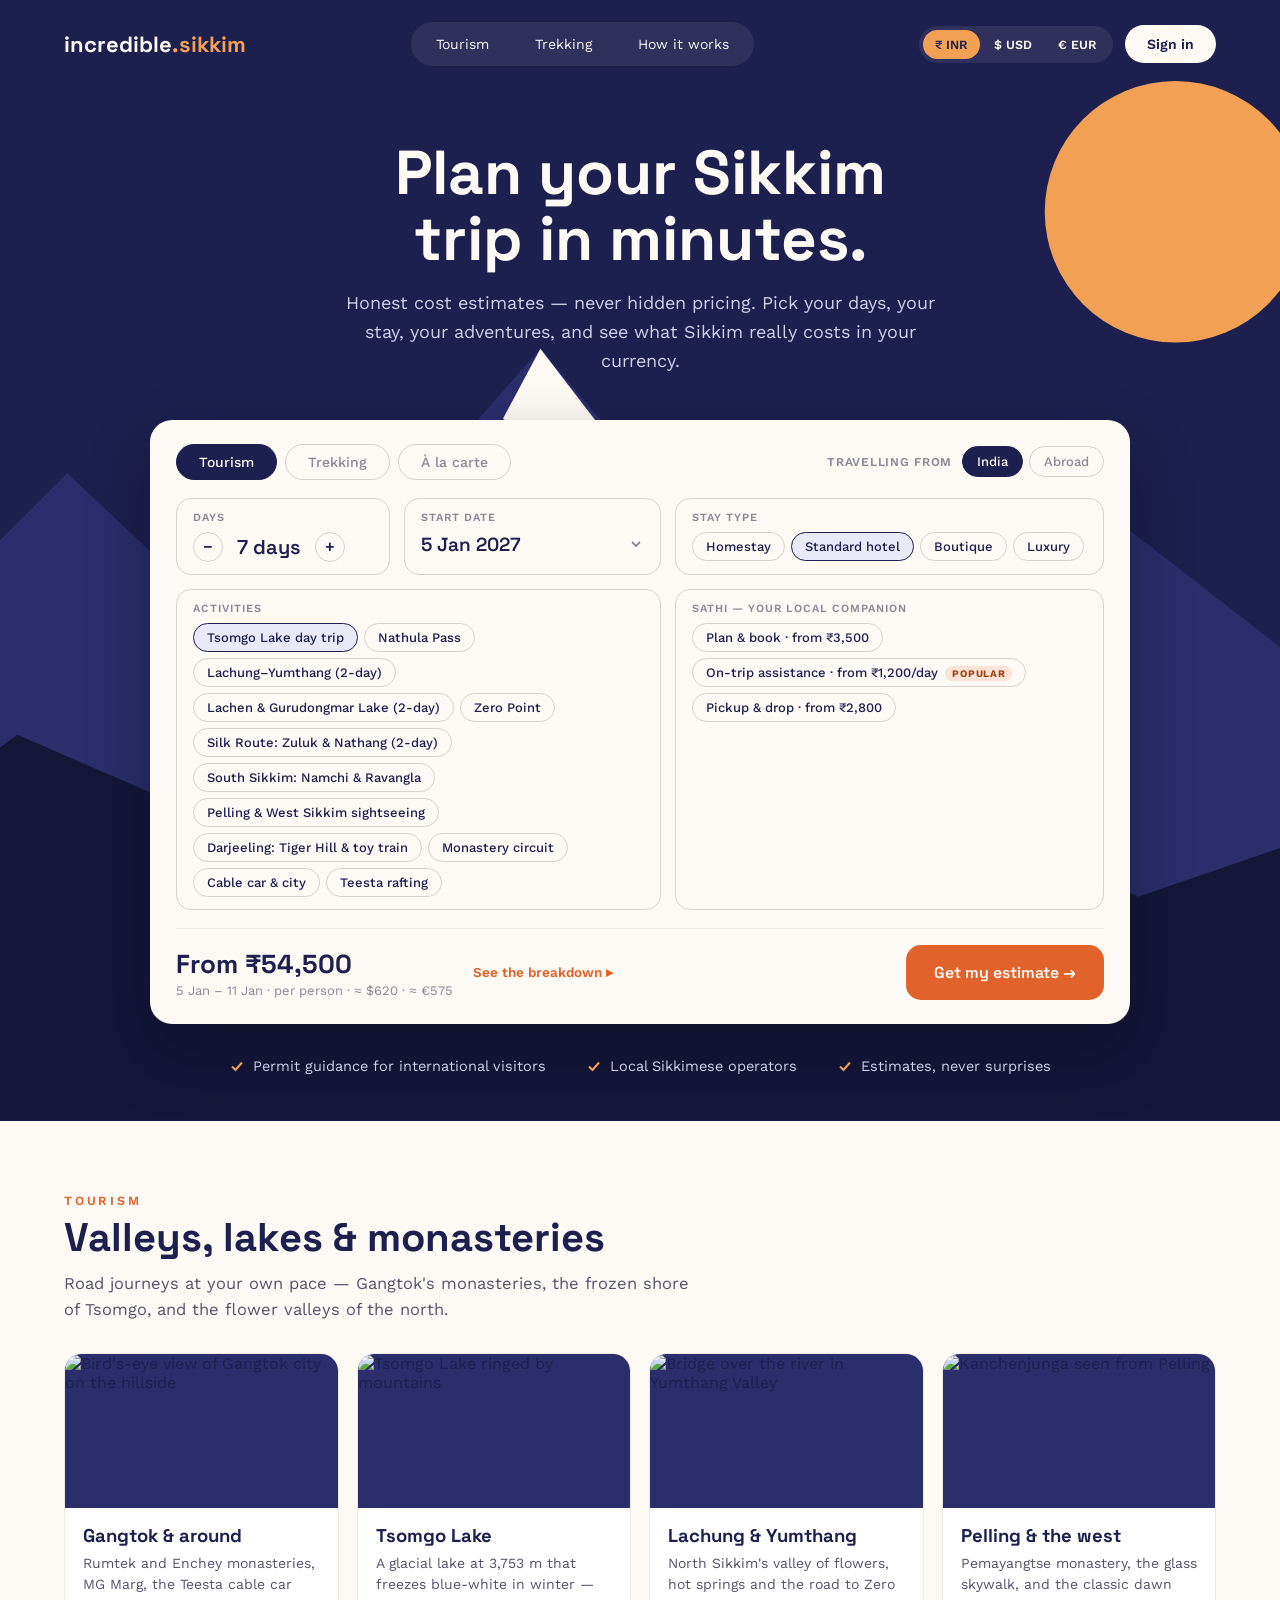
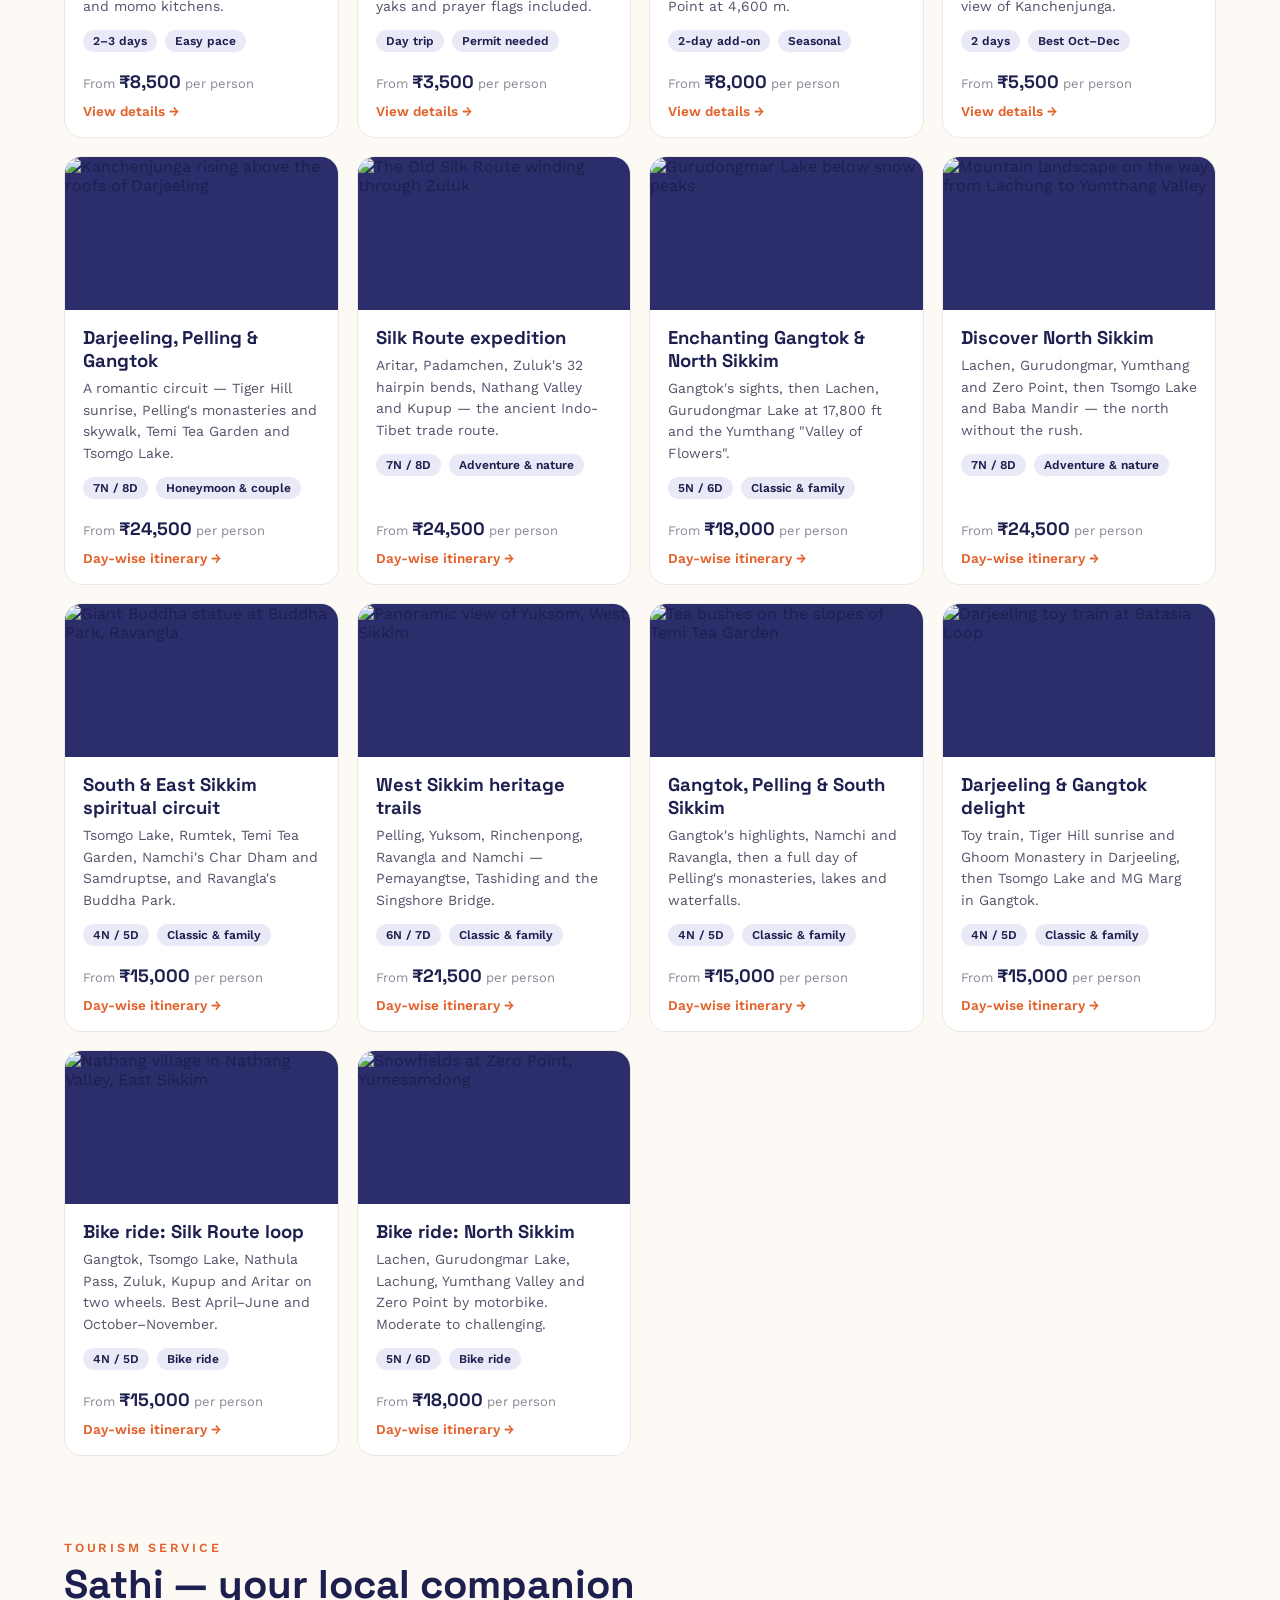
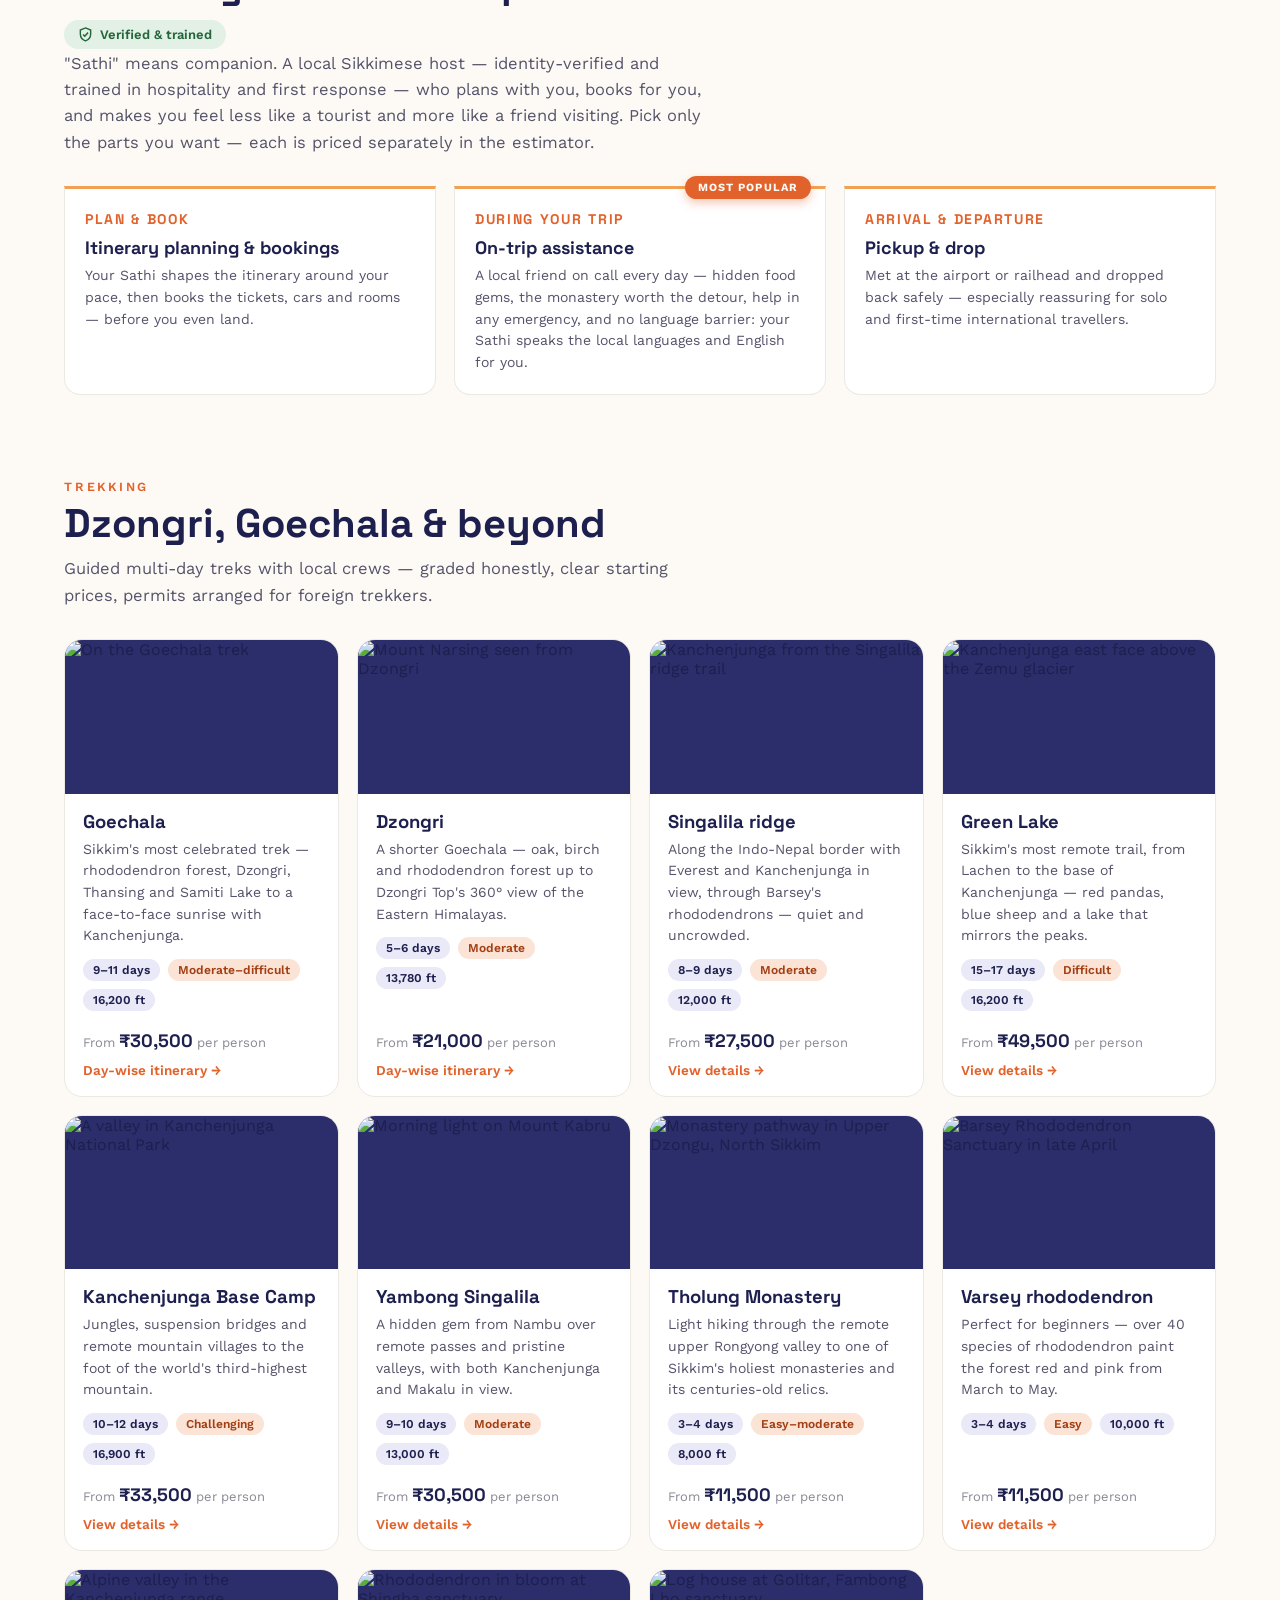
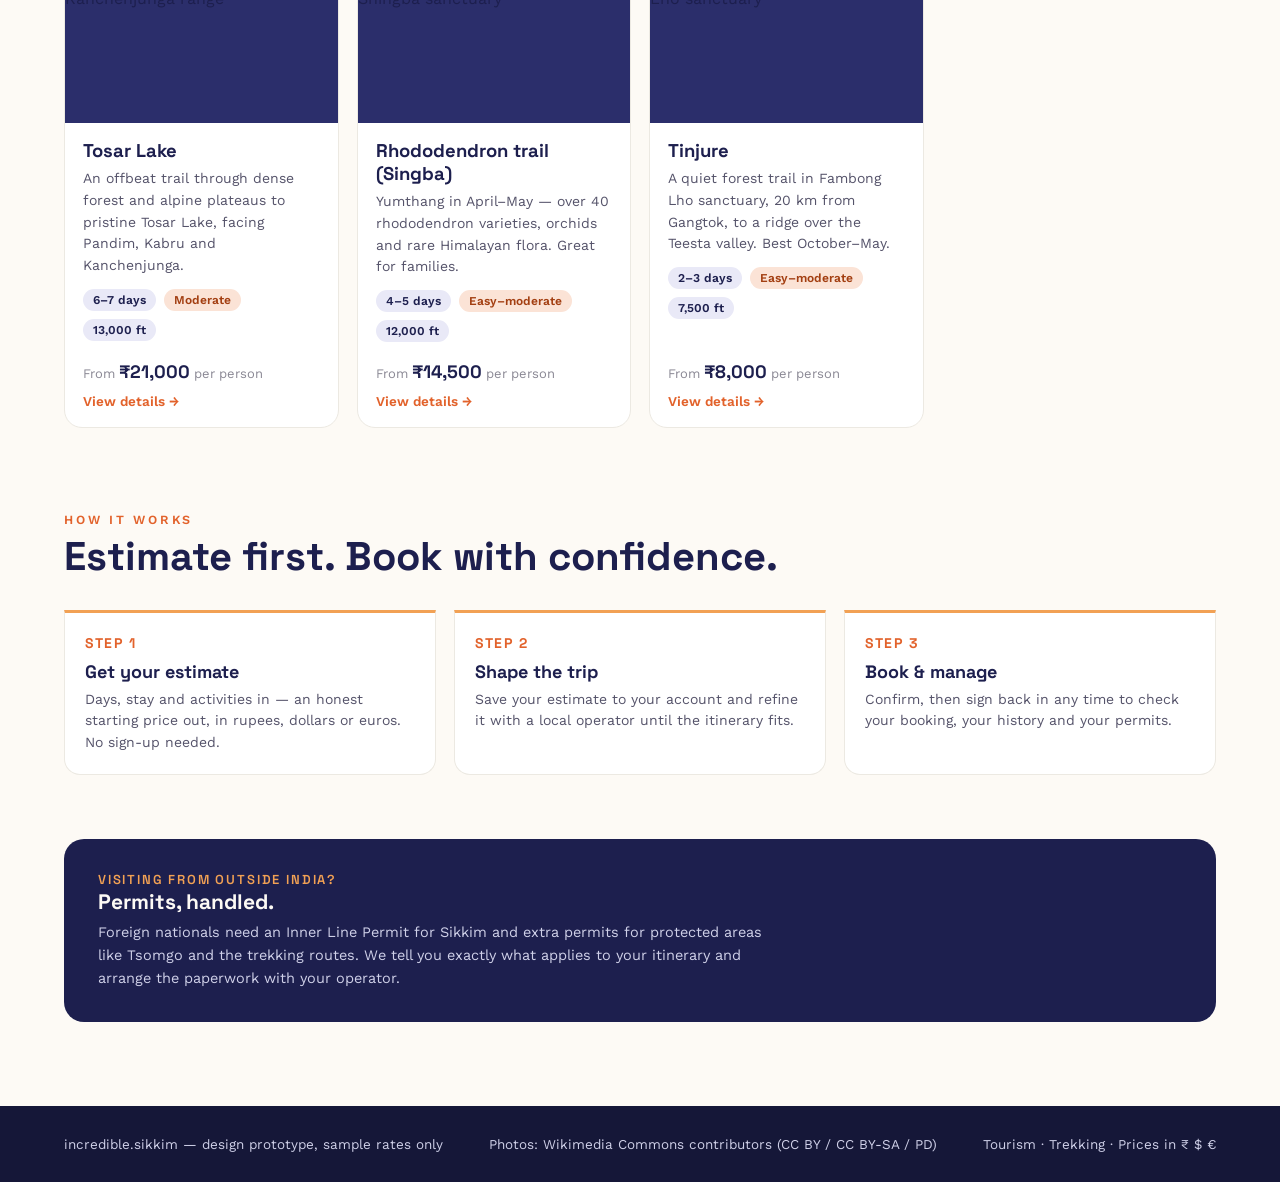
==== commit b54c8c36: "Add day-wise itinerary pages, show-interest button, starting prices - trip.html renders any tour, tr" ====
--- a/prototype/index.html
+++ b/prototype/index.html
@@ -5,166 +5,7 @@
 <meta name="viewport" content="width=device-width, initial-scale=1">
 <title>incredible.sikkim — Prototype</title>
 <link rel="stylesheet" href="https://fonts.googleapis.com/css2?family=Space+Grotesk:wght@400;500;600;700&family=Work+Sans:wght@400;500;600&display=swap">
-<style>
-  :root {
-    --night: #1d1f4e; --night-deep: #151738; --night-mid: #2b2e6b;
-    --cream: #fdfaf5; --ink: #1d1f4e; --lavender: #cfd0e8;
-    --sun: #f2a154; --coral: #e2622b; --line: #d5d3ce; --muted: #8a8894;
-    --chip: #e9e9f7;
-  }
-  * { box-sizing: border-box; }
-  body { margin: 0; background: var(--cream); color: var(--ink); font-family: 'Work Sans', 'Helvetica Neue', sans-serif; }
-  h1, h2, h3, .num { font-family: 'Space Grotesk', sans-serif; }
-  a { color: inherit; text-decoration: none; }
-  button { font-family: inherit; cursor: pointer; }
-  .shell { max-width: 1200px; margin: 0 auto; padding: 0 24px; }
-
-  /* ---------- Header / hero ---------- */
-  .sky { background: var(--night); color: var(--cream); position: relative; overflow: hidden; }
-  .sky svg.backdrop { position: absolute; inset: 0; width: 100%; height: 100%; }
-  .sky > .shell { position: relative; }
-  nav { display: flex; align-items: center; justify-content: space-between; gap: 16px; padding: 22px 0; flex-wrap: wrap; }
-  .wordmark { font-family: 'Space Grotesk', sans-serif; font-size: 22px; font-weight: 700; }
-  .wordmark span { color: var(--sun); }
-  .pills { display: flex; gap: 6px; background: rgba(253,250,245,0.08); border-radius: 999px; padding: 5px; }
-  .pills a { padding: 9px 20px; border-radius: 999px; font-size: 14px; }
-  .pills a:hover { background: rgba(253,250,245,0.14); }
-  .nav-right { display: flex; gap: 12px; align-items: center; }
-  .currency { display: flex; gap: 2px; background: rgba(253,250,245,0.08); border-radius: 999px; padding: 4px; }
-  .currency button { border: 0; background: transparent; color: var(--cream); font-size: 12.5px; font-weight: 600; border-radius: 999px; padding: 7px 12px; }
-  .currency button.active { background: var(--sun); color: var(--night); }
-  .signin { border: 0; background: var(--cream); color: var(--night); border-radius: 999px; padding: 11px 22px; font-size: 14px; font-weight: 600; }
-  .hero { text-align: center; padding: 52px 0 8px 0; display: flex; flex-direction: column; align-items: center; gap: 18px; }
-  .hero h1 { font-size: clamp(38px, 5.2vw, 62px); line-height: 1.06; font-weight: 700; margin: 0; max-width: 820px; text-wrap: balance; }
-  .hero p { margin: 0; font-size: 18px; line-height: 1.6; color: var(--lavender); max-width: 620px; }
-
-  /* ---------- Estimator ---------- */
-  .estimator { position: relative; background: var(--cream); color: var(--ink); border-radius: 22px; padding: 24px 26px; margin: 36px auto 0 auto; max-width: 980px; box-shadow: 0 30px 60px rgba(9,10,32,0.45); display: flex; flex-direction: column; gap: 18px; text-align: left; }
-  .mode { display: flex; gap: 8px; flex-wrap: wrap; }
-  .mode button, .origin button { border: 1.5px solid var(--line); background: transparent; color: var(--muted); border-radius: 999px; padding: 9px 22px; font-size: 14px; font-weight: 500; }
-  .mode button.active, .origin button.active { background: var(--night); border-color: var(--night); color: var(--cream); }
-  .origin { margin-left: auto; display: flex; gap: 6px; align-items: center; }
-  .origin .lbl { font-size: 12px; color: var(--muted); font-weight: 600; letter-spacing: 0.06em; margin-right: 4px; }
-  .origin button { padding: 7px 14px; font-size: 13px; }
-  .fields { display: grid; grid-template-columns: 1fr 1.2fr 2fr; gap: 14px; }
-  .field { border: 1.5px solid var(--line); border-radius: 15px; padding: 12px 16px; display: flex; flex-direction: column; gap: 8px; }
-  .field .lbl { font-size: 11px; font-weight: 600; letter-spacing: 0.09em; color: var(--muted); }
-  .stepper { display: flex; align-items: center; gap: 14px; }
-  .stepper button { width: 30px; height: 30px; border-radius: 999px; border: 1.5px solid var(--line); background: transparent; font-size: 16px; font-weight: 600; color: var(--ink); line-height: 1; }
-  .stepper .num { font-size: 20px; font-weight: 600; min-width: 64px; }
-  .opts { display: flex; gap: 6px; flex-wrap: wrap; }
-  .opts button { border: 1.5px solid var(--line); background: transparent; border-radius: 999px; padding: 6px 13px; font-size: 13px; font-weight: 500; color: var(--ink); }
-  .opts button.active { background: var(--chip); border-color: var(--night); }
-  .opts button:disabled { opacity: 0.45; cursor: not-allowed; text-decoration: line-through; }
-  .est-foot { display: flex; align-items: center; gap: 20px; border-top: 1.5px solid #eceae4; padding-top: 16px; flex-wrap: wrap; }
-  .est-total { display: flex; flex-direction: column; gap: 2px; }
-  .est-total .num { font-size: 26px; font-weight: 700; }
-  .est-total .sub { font-size: 13px; color: var(--muted); }
-  .breakdown-toggle { border: 0; background: transparent; font-size: 13.5px; font-weight: 600; color: var(--coral); padding: 0; }
-  .cta { margin-left: auto; border: 0; background: var(--coral); color: var(--cream); border-radius: 15px; padding: 17px 28px; font-family: 'Space Grotesk', sans-serif; font-size: 16px; font-weight: 600; }
-  .cta:hover { background: #c9531f; }
-  .breakdown { display: none; border-top: 1.5px dashed #eceae4; padding-top: 14px; }
-  .breakdown.open { display: block; }
-  .breakdown table { width: 100%; border-collapse: collapse; font-size: 14px; }
-  .breakdown td { padding: 5px 0; }
-  .breakdown td:last-child { text-align: right; font-variant-numeric: tabular-nums; font-weight: 500; }
-  .breakdown .fine { font-size: 12.5px; color: var(--muted); padding-top: 10px; line-height: 1.5; }
-  .trust { position: relative; display: flex; justify-content: center; gap: 40px; padding: 34px 0 46px 0; font-size: 14.5px; color: var(--lavender); flex-wrap: wrap; }
-  .trust span { display: flex; align-items: center; gap: 8px; }
-
-  /* ---------- Content sections ---------- */
-  section.block { padding: 72px 0 12px 0; }
-  .block .kicker { font-size: 12.5px; letter-spacing: 0.22em; font-weight: 600; color: var(--coral); }
-  .block h2 { font-size: clamp(28px, 3.4vw, 40px); margin: 8px 0 10px 0; line-height: 1.12; }
-  .block .lede { font-size: 16.5px; line-height: 1.6; color: #55536a; max-width: 640px; margin: 0; }
-  .cards { display: grid; grid-template-columns: repeat(auto-fit, minmax(240px, 1fr)); gap: 18px; margin-top: 30px; }
-  .card { background: #fff; border: 1.5px solid #ece9e2; border-radius: 18px; overflow: hidden; display: flex; flex-direction: column; }
-  .card .art { aspect-ratio: 16 / 9; display: block; width: 100%; object-fit: cover; background: var(--night-mid); }
-  .card .body { padding: 16px 18px 18px 18px; display: flex; flex-direction: column; gap: 6px; }
-  .card h3 { margin: 0; font-size: 18.5px; }
-  .card p { margin: 0; font-size: 14px; line-height: 1.55; color: #55536a; }
-  .meta { display: flex; gap: 8px; margin-top: 6px; flex-wrap: wrap; }
-  .meta span { font-size: 12px; font-weight: 600; background: var(--chip); border-radius: 999px; padding: 4px 10px; }
-  .meta .hard { background: #fbe3d6; color: #a33f12; }
-
-  .steps { display: grid; grid-template-columns: repeat(auto-fit, minmax(240px, 1fr)); gap: 18px; margin-top: 30px; }
-  .step { position: relative; border-top: 3px solid var(--sun); background: #fff; border-radius: 0 0 16px 16px; border-left: 1.5px solid #ece9e2; border-right: 1.5px solid #ece9e2; border-bottom: 1.5px solid #ece9e2; padding: 20px; }
-  .ribbon { position: absolute; top: -13px; right: 14px; background: var(--coral); color: var(--cream); border-radius: 999px; padding: 5px 13px; font-size: 11px; font-weight: 700; letter-spacing: 0.1em; box-shadow: 0 4px 10px rgba(226,98,43,0.35); }
-  .tagrow { display: flex; gap: 10px; align-items: center; margin: 12px 0 2px 0; flex-wrap: wrap; }
-  .tagrow span { display: flex; align-items: center; gap: 7px; font-size: 13px; font-weight: 600; color: #23663a; background: #e2f0e6; border-radius: 999px; padding: 7px 14px; }
-  .opts .pop { background: #fbe3d6; color: #a33f12; border-radius: 999px; padding: 2px 7px; font-size: 10px; font-weight: 700; letter-spacing: 0.07em; margin-left: 7px; }
-  .step .n { font-family: 'Space Grotesk', sans-serif; font-weight: 700; color: var(--coral); font-size: 14px; letter-spacing: 0.12em; }
-  .step h3 { margin: 8px 0 6px 0; font-size: 18px; }
-  .step p { margin: 0; font-size: 14px; line-height: 1.55; color: #55536a; }
-
-  .permits { background: var(--night); color: var(--cream); border-radius: 20px; padding: 32px 34px; margin-top: 64px; display: flex; gap: 32px; align-items: center; flex-wrap: wrap; }
-  .permits h3 { margin: 0 0 6px 0; font-size: 21px; }
-  .permits p { margin: 0; font-size: 14.5px; line-height: 1.6; color: var(--lavender); max-width: 680px; }
-  .permits .flag { font-family: 'Space Grotesk', sans-serif; font-size: 13px; font-weight: 600; letter-spacing: 0.14em; color: var(--sun); }
-
-  footer { margin-top: 72px; background: var(--night-deep); color: var(--lavender); }
-  footer .shell { display: flex; justify-content: space-between; gap: 20px; padding: 30px 24px; font-size: 13.5px; flex-wrap: wrap; }
-
-  .toast { position: fixed; left: 50%; bottom: 28px; transform: translateX(-50%) translateY(80px); background: var(--night); color: var(--cream); border-radius: 12px; padding: 13px 20px; font-size: 14px; box-shadow: 0 12px 30px rgba(9,10,32,0.35); opacity: 0; transition: transform 0.25s ease, opacity 0.25s ease; pointer-events: none; max-width: 90vw; }
-  .toast.show { transform: translateX(-50%) translateY(0); opacity: 1; }
-  @media (prefers-reduced-motion: reduce) { .toast { transition: none; } }
-  button:focus-visible, a:focus-visible { outline: 2px solid var(--sun); outline-offset: 2px; }
-
-  /* ---------- Hero photo-reveal layers ---------- */
-  .sky img.reveal { position: absolute; inset: 0; width: 100%; height: 100%; object-fit: cover; object-position: center bottom; filter: brightness(0.9) saturate(1.05); display: none; }
-  canvas#scratch { position: absolute; inset: 0; width: 100%; height: 100%; pointer-events: none; display: none; }
-
-  /* ---------- Date field & calendar ---------- */
-  .date-btn { border: 0; background: transparent; padding: 0; display: flex; align-items: center; justify-content: space-between; gap: 10px; color: var(--ink); text-align: left; }
-  .date-btn .num { font-size: 19px; font-weight: 600; }
-  .cal { position: absolute; top: calc(100% + 8px); left: 0; z-index: 40; background: #fff; border: 1.5px solid var(--line); border-radius: 16px; box-shadow: 0 18px 44px rgba(9,10,32,0.18); padding: 14px 16px; width: min(316px, calc(100vw - 72px)); }
-  .cal-head { display: flex; align-items: center; justify-content: space-between; margin-bottom: 4px; }
-  .cal-head button { border: 1.5px solid var(--line); background: transparent; border-radius: 999px; width: 28px; height: 28px; font-size: 15px; line-height: 1; color: var(--ink); }
-  .cal-title { font-family: 'Space Grotesk', sans-serif; font-weight: 600; font-size: 15px; }
-  .cal-season { font-size: 11.5px; font-weight: 600; margin: 2px 0 8px 0; display: flex; gap: 6px; align-items: center; flex-wrap: wrap; }
-  .cal-season .badge { border-radius: 999px; padding: 3px 10px; background: var(--chip); }
-  .cal-season .badge.peak { background: #fbe3d6; color: #a33f12; }
-  .cal-season .badge.festive { background: #f6c7ad; color: #8a2f08; }
-  .cal-season .badge.low { background: #e2f0e6; color: #23663a; }
-  .cal-grid { display: grid; grid-template-columns: repeat(7, 1fr); gap: 2px; }
-  .cal-grid .dow { font-size: 10.5px; font-weight: 600; color: var(--muted); text-align: center; padding: 4px 0; letter-spacing: 0.05em; }
-  .cal-grid .dow.we { color: #a33f12; }
-  .cal-grid button { border: 0; background: transparent; border-radius: 9px; font-size: 13px; padding: 7px 0; color: var(--ink); font-variant-numeric: tabular-nums; }
-  .cal-grid button.s-peak { background: #fdf1e9; }
-  .cal-grid button.s-festive { background: #f9d9c6; }
-  .cal-grid button.s-low { background: #eef6f0; }
-  .cal-grid button.we { font-weight: 700; color: #a33f12; }
-  .cal-grid button:hover { outline: 1.5px solid var(--night); }
-  .cal-grid button.sel { background: var(--night); color: var(--cream); }
-  .cal-grid button:disabled { color: #c9c6bd; background: transparent; }
-  .cal-foot { font-size: 11.5px; color: var(--muted); margin-top: 8px; line-height: 1.5; }
-
-  @media (max-width: 860px) {
-    .fields { grid-template-columns: 1fr; }
-    .fields > .field { grid-column: auto !important; }
-    .origin { margin-left: 0; }
-    .pills { order: 3; width: 100%; justify-content: center; }
-    .trust { gap: 18px; }
-  }
-  @media (max-width: 560px) {
-    .shell { padding-left: 18px; padding-right: 18px; }
-    nav { padding: 16px 0; gap: 10px; }
-    .pills a { padding: 8px 14px; font-size: 13px; }
-    .currency button { padding: 6px 9px; font-size: 11.5px; }
-    .signin { padding: 10px 16px; font-size: 13.5px; }
-    .hero { padding-top: 34px; gap: 14px; }
-    .hero p { font-size: 16px; }
-    .estimator { padding: 18px 16px; margin-top: 28px; border-radius: 18px; }
-    .origin .lbl { display: none; }
-    .est-foot { flex-direction: column; align-items: stretch; gap: 12px; }
-    .breakdown-toggle { text-align: left; }
-    .cta { margin-left: 0; text-align: center; }
-    .trust { flex-direction: column; align-items: flex-start; gap: 12px; padding: 26px 0 34px 0; }
-    section.block { padding: 52px 0 8px 0; }
-    .permits { padding: 24px 22px; margin-top: 44px; }
-    footer .shell { flex-direction: column; gap: 8px; }
-  }
-</style>
+<link rel="stylesheet" href="styles.css">
 </head>
 <body>
 
@@ -262,7 +103,7 @@
       <div class="est-foot">
         <div class="est-total">
           <span class="num" id="est-range">—</span>
-          <span class="sub" id="est-sub">per person, estimated</span>
+          <span class="sub" id="est-sub">per person</span>
         </div>
         <button class="breakdown-toggle" id="bd-toggle">See the breakdown ▸</button>
         <button class="cta" id="cta">Get my estimate →</button>
@@ -270,7 +111,7 @@
 
       <div class="breakdown" id="breakdown">
         <table id="bd-table"></table>
-        <div class="fine">Estimates only — real trips vary with season, group size and operator. Figures in this prototype are sample rates; currency conversion is approximate. Exact quotes come from local operators when you book.</div>
+        <div class="fine">Starting prices only — real trips vary with season, group size and operator. Figures in this prototype are sample rates; currency conversion is approximate. Exact quotes come from local operators when you book.</div>
       </div>
     </div>
 
@@ -286,120 +127,7 @@
   <div class="kicker">TOURISM</div>
   <h2>Valleys, lakes &amp; monasteries</h2>
   <p class="lede">Road journeys at your own pace — Gangtok's monasteries, the frozen shore of Tsomgo, and the flower valleys of the north.</p>
-  <div class="cards">
-    <div class="card">
-      <img class="art" loading="lazy" alt="Bird's-eye view of Gangtok city on the hillside" src="https://upload.wikimedia.org/wikipedia/commons/thumb/9/9e/Bird%27s_eye_view_of_Gangtok_City_from_Ganeshtok.jpg/960px-Bird%27s_eye_view_of_Gangtok_City_from_Ganeshtok.jpg">
-      <div class="body">
-        <h3>Gangtok &amp; around</h3>
-        <p>Rumtek and Enchey monasteries, MG Marg, the Teesta cable car and momo kitchens.</p>
-        <div class="meta"><span>2–3 days</span><span>Easy pace</span></div>
-      </div>
-    </div>
-    <div class="card">
-      <img class="art" loading="lazy" alt="Tsomgo Lake ringed by mountains" src="https://upload.wikimedia.org/wikipedia/commons/thumb/9/9c/Tsomgo_Lake_%28Changu_Lake%29%2C_East_Sikkim%2C4.jpg/960px-Tsomgo_Lake_%28Changu_Lake%29%2C_East_Sikkim%2C4.jpg">
-      <div class="body">
-        <h3>Tsomgo Lake</h3>
-        <p>A glacial lake at 3,753 m that freezes blue-white in winter — yaks and prayer flags included.</p>
-        <div class="meta"><span>Day trip</span><span>Permit needed</span></div>
-      </div>
-    </div>
-    <div class="card">
-      <img class="art" loading="lazy" alt="Bridge over the river in Yumthang Valley" src="https://upload.wikimedia.org/wikipedia/commons/thumb/2/2d/Bridge_over_the_river_in_Yumthang_Valley%2C_North_Sikkim%2C_India.jpg/960px-Bridge_over_the_river_in_Yumthang_Valley%2C_North_Sikkim%2C_India.jpg">
-      <div class="body">
-        <h3>Lachung &amp; Yumthang</h3>
-        <p>North Sikkim's valley of flowers, hot springs and the road to Zero Point at 4,600 m.</p>
-        <div class="meta"><span>2-day add-on</span><span>Seasonal</span></div>
-      </div>
-    </div>
-    <div class="card">
-      <img class="art" loading="lazy" alt="Kanchenjunga seen from Pelling" src="https://upload.wikimedia.org/wikipedia/commons/thumb/b/be/Kanchenjunga_View_from_Pelling_Hotel.jpg/960px-Kanchenjunga_View_from_Pelling_Hotel.jpg">
-      <div class="body">
-        <h3>Pelling &amp; the west</h3>
-        <p>Pemayangtse monastery, the glass skywalk, and the classic dawn view of Kanchenjunga.</p>
-        <div class="meta"><span>2 days</span><span>Best Oct–Dec</span></div>
-      </div>
-    </div>
-    <div class="card">
-      <img class="art" loading="lazy" alt="Kanchenjunga rising above the roofs of Darjeeling" src="https://upload.wikimedia.org/wikipedia/commons/thumb/0/0d/Kanchenjunga_above_roofs_of_Darjeeling_1.jpg/960px-Kanchenjunga_above_roofs_of_Darjeeling_1.jpg">
-      <div class="body">
-        <h3>Darjeeling, Pelling &amp; Gangtok</h3>
-        <p>A romantic circuit — Tiger Hill sunrise, Pelling's monasteries and skywalk, Temi Tea Garden and Tsomgo Lake.</p>
-        <div class="meta"><span>7N / 8D</span><span>Honeymoon &amp; couple</span></div>
-      </div>
-    </div>
-    <div class="card">
-      <img class="art" loading="lazy" alt="The Old Silk Route winding through Zuluk" src="https://upload.wikimedia.org/wikipedia/commons/thumb/9/97/Sikkim_Zuluk_%2C_Old_Silk_Route.jpg/960px-Sikkim_Zuluk_%2C_Old_Silk_Route.jpg">
-      <div class="body">
-        <h3>Silk Route expedition</h3>
-        <p>Aritar, Padamchen, Zuluk's 32 hairpin bends, Nathang Valley and Kupup — the ancient Indo-Tibet trade route.</p>
-        <div class="meta"><span>7N / 8D</span><span>Adventure &amp; nature</span></div>
-      </div>
-    </div>
-    <div class="card">
-      <img class="art" loading="lazy" alt="Gurudongmar Lake below snow peaks" src="https://upload.wikimedia.org/wikipedia/commons/thumb/7/70/Gurudongmar_Lake%2C_India.jpg/960px-Gurudongmar_Lake%2C_India.jpg">
-      <div class="body">
-        <h3>Enchanting Gangtok &amp; North Sikkim</h3>
-        <p>Gangtok's sights, then Lachen, Gurudongmar Lake at 17,800 ft and the Yumthang "Valley of Flowers".</p>
-        <div class="meta"><span>5N / 6D</span><span>Classic &amp; family</span></div>
-      </div>
-    </div>
-    <div class="card">
-      <img class="art" loading="lazy" alt="Mountain landscape on the way from Lachung to Yumthang Valley" src="https://upload.wikimedia.org/wikipedia/commons/thumb/a/ad/Landscape_on_the_way_to_Yumthang_Valley_from_Lachung%2C_North_Sikkim%2C_India_04.jpg/960px-Landscape_on_the_way_to_Yumthang_Valley_from_Lachung%2C_North_Sikkim%2C_India_04.jpg">
-      <div class="body">
-        <h3>Discover North Sikkim</h3>
-        <p>Lachen, Gurudongmar, Yumthang and Zero Point, then Tsomgo Lake and Baba Mandir — the north without the rush.</p>
-        <div class="meta"><span>7N / 8D</span><span>Adventure &amp; nature</span></div>
-      </div>
-    </div>
-    <div class="card">
-      <img class="art" loading="lazy" alt="Giant Buddha statue at Buddha Park, Ravangla" src="https://upload.wikimedia.org/wikipedia/commons/thumb/f/f9/Buddha_statue_at_Buddha_Park_of_Ravangla%2C_Sikkim%2C_India_%281%29.jpg/960px-Buddha_statue_at_Buddha_Park_of_Ravangla%2C_Sikkim%2C_India_%281%29.jpg">
-      <div class="body">
-        <h3>South &amp; East Sikkim spiritual circuit</h3>
-        <p>Tsomgo Lake, Rumtek, Temi Tea Garden, Namchi's Char Dham and Samdruptse, and Ravangla's Buddha Park.</p>
-        <div class="meta"><span>4N / 5D</span><span>Classic &amp; family</span></div>
-      </div>
-    </div>
-    <div class="card">
-      <img class="art" loading="lazy" alt="Panoramic view of Yuksom, West Sikkim" src="https://upload.wikimedia.org/wikipedia/commons/thumb/f/f9/Panoramic_view_of_Yuksom%2C_West_Sikkim%2C_in_India.jpg/960px-Panoramic_view_of_Yuksom%2C_West_Sikkim%2C_in_India.jpg">
-      <div class="body">
-        <h3>West Sikkim heritage trails</h3>
-        <p>Pelling, Yuksom, Rinchenpong, Ravangla and Namchi — Pemayangtse, Tashiding and the Singshore Bridge.</p>
-        <div class="meta"><span>6N / 7D</span><span>Classic &amp; family</span></div>
-      </div>
-    </div>
-    <div class="card">
-      <img class="art" loading="lazy" alt="Tea bushes on the slopes of Temi Tea Garden" src="https://upload.wikimedia.org/wikipedia/commons/thumb/a/ae/Temi_tea_garden.jpg/960px-Temi_tea_garden.jpg">
-      <div class="body">
-        <h3>Gangtok, Pelling &amp; South Sikkim</h3>
-        <p>Gangtok's highlights, Namchi and Ravangla, then a full day of Pelling's monasteries, lakes and waterfalls.</p>
-        <div class="meta"><span>4N / 5D</span><span>Classic &amp; family</span></div>
-      </div>
-    </div>
-    <div class="card">
-      <img class="art" loading="lazy" alt="Darjeeling toy train at Batasia Loop" src="https://upload.wikimedia.org/wikipedia/commons/thumb/0/0b/Darjeeling_Toy_Train_at_Batasia_Loop.jpg/960px-Darjeeling_Toy_Train_at_Batasia_Loop.jpg">
-      <div class="body">
-        <h3>Darjeeling &amp; Gangtok delight</h3>
-        <p>Toy train, Tiger Hill sunrise and Ghoom Monastery in Darjeeling, then Tsomgo Lake and MG Marg in Gangtok.</p>
-        <div class="meta"><span>4N / 5D</span><span>Classic &amp; family</span></div>
-      </div>
-    </div>
-    <div class="card">
-      <img class="art" loading="lazy" alt="Nathang village in Nathang Valley, East Sikkim" src="https://upload.wikimedia.org/wikipedia/commons/thumb/1/12/Nathang_village_in_Nathang_%28Gnathang%29_Valley%2C_East_Sikkim_01.jpg/960px-Nathang_village_in_Nathang_%28Gnathang%29_Valley%2C_East_Sikkim_01.jpg">
-      <div class="body">
-        <h3>Bike ride: Silk Route loop</h3>
-        <p>Gangtok, Tsomgo Lake, Nathula Pass, Zuluk, Kupup and Aritar on two wheels. Best April–June and October–November.</p>
-        <div class="meta"><span>4N / 5D</span><span>Bike ride</span></div>
-      </div>
-    </div>
-    <div class="card">
-      <img class="art" loading="lazy" alt="Snowfields at Zero Point, Yumesamdong" src="https://upload.wikimedia.org/wikipedia/commons/thumb/b/b4/Zero_Point%2C_Yumesamdong%2C_North_Sikkim.jpg/960px-Zero_Point%2C_Yumesamdong%2C_North_Sikkim.jpg">
-      <div class="body">
-        <h3>Bike ride: North Sikkim</h3>
-        <p>Lachen, Gurudongmar Lake, Lachung, Yumthang Valley and Zero Point by motorbike. Moderate to challenging.</p>
-        <div class="meta"><span>5N / 6D</span><span>Bike ride</span></div>
-      </div>
-    </div>
-  </div>
+  <div class="cards" id="tour-cards"></div>
 </section>
 
 <section class="block shell" id="sathi">
@@ -432,97 +160,8 @@
 <section class="block shell" id="trekking">
   <div class="kicker">TREKKING</div>
   <h2>Dzongri, Goechala &amp; beyond</h2>
-  <p class="lede">Guided multi-day treks with local crews — graded honestly, priced as ranges, permits arranged for foreign trekkers.</p>
-  <div class="cards">
-    <div class="card">
-      <img class="art" loading="lazy" alt="On the Goechala trek" src="https://upload.wikimedia.org/wikipedia/commons/thumb/3/32/Goechala_Trek.jpg/960px-Goechala_Trek.jpg">
-      <div class="body">
-        <h3>Goechala</h3>
-        <p>Sikkim's most celebrated trek — rhododendron forest, Dzongri, Thansing and Samiti Lake to a face-to-face sunrise with Kanchenjunga.</p>
-        <div class="meta"><span>9–11 days</span><span class="hard">Moderate–difficult</span><span>16,200 ft</span></div>
-      </div>
-    </div>
-    <div class="card">
-      <img class="art" loading="lazy" alt="Mount Narsing seen from Dzongri" src="https://upload.wikimedia.org/wikipedia/commons/thumb/d/d0/Mt._Narsing_from_Dzongri_DSC04018.jpg/960px-Mt._Narsing_from_Dzongri_DSC04018.jpg">
-      <div class="body">
-        <h3>Dzongri</h3>
-        <p>A shorter Goechala — oak, birch and rhododendron forest up to Dzongri Top's 360° view of the Eastern Himalayas.</p>
-        <div class="meta"><span>5–6 days</span><span class="hard">Moderate</span><span>13,780 ft</span></div>
-      </div>
-    </div>
-    <div class="card">
-      <img class="art" loading="lazy" alt="Kanchenjunga from the Singalila ridge trail" src="https://upload.wikimedia.org/wikipedia/commons/thumb/b/b3/Mt._Kangchenjunga%2C_Singalila_Ridge_Trail_%288717542696%29.jpg/960px-Mt._Kangchenjunga%2C_Singalila_Ridge_Trail_%288717542696%29.jpg">
-      <div class="body">
-        <h3>Singalila ridge</h3>
-        <p>Along the Indo-Nepal border with Everest and Kanchenjunga in view, through Barsey's rhododendrons — quiet and uncrowded.</p>
-        <div class="meta"><span>8–9 days</span><span class="hard">Moderate</span><span>12,000 ft</span></div>
-      </div>
-    </div>
-    <div class="card">
-      <img class="art" loading="lazy" alt="Kanchenjunga east face above the Zemu glacier" src="https://upload.wikimedia.org/wikipedia/commons/thumb/c/cd/Kangchenjunga_East_Face_from_Zemu_Glacier.jpg/960px-Kangchenjunga_East_Face_from_Zemu_Glacier.jpg">
-      <div class="body">
-        <h3>Green Lake</h3>
-        <p>Sikkim's most remote trail, from Lachen to the base of Kanchenjunga — red pandas, blue sheep and a lake that mirrors the peaks.</p>
-        <div class="meta"><span>15–17 days</span><span class="hard">Difficult</span><span>16,200 ft</span></div>
-      </div>
-    </div>
-    <div class="card">
-      <img class="art" loading="lazy" alt="A valley in Kanchenjunga National Park" src="https://upload.wikimedia.org/wikipedia/commons/thumb/b/b8/A_scene_from_Kanchendzonga_National_Park%2C_Sikkim_%283%29.jpg/960px-A_scene_from_Kanchendzonga_National_Park%2C_Sikkim_%283%29.jpg">
-      <div class="body">
-        <h3>Kanchenjunga Base Camp</h3>
-        <p>Jungles, suspension bridges and remote mountain villages to the foot of the world's third-highest mountain.</p>
-        <div class="meta"><span>10–12 days</span><span class="hard">Challenging</span><span>16,900 ft</span></div>
-      </div>
-    </div>
-    <div class="card">
-      <img class="art" loading="lazy" alt="Morning light on Mount Kabru" src="https://upload.wikimedia.org/wikipedia/commons/thumb/6/61/Morning_Light_on_Kabru_%28Kangchenjunga_Himal%29.jpg/960px-Morning_Light_on_Kabru_%28Kangchenjunga_Himal%29.jpg">
-      <div class="body">
-        <h3>Yambong Singalila</h3>
-        <p>A hidden gem from Nambu over remote passes and pristine valleys, with both Kanchenjunga and Makalu in view.</p>
-        <div class="meta"><span>9–10 days</span><span class="hard">Moderate</span><span>13,000 ft</span></div>
-      </div>
-    </div>
-    <div class="card">
-      <img class="art" loading="lazy" alt="Monastery pathway in Upper Dzongu, North Sikkim" src="https://upload.wikimedia.org/wikipedia/commons/thumb/0/04/Pathway_to_Tingvong_Monastery_located_in_Upper_Dzongu%2C_North_Sikkim%2C_India.jpg/960px-Pathway_to_Tingvong_Monastery_located_in_Upper_Dzongu%2C_North_Sikkim%2C_India.jpg">
-      <div class="body">
-        <h3>Tholung Monastery</h3>
-        <p>Light hiking through the remote upper Rongyong valley to one of Sikkim's holiest monasteries and its centuries-old relics.</p>
-        <div class="meta"><span>3–4 days</span><span class="hard">Easy–moderate</span><span>8,000 ft</span></div>
-      </div>
-    </div>
-    <div class="card">
-      <img class="art" loading="lazy" alt="Barsey Rhododendron Sanctuary in late April" src="https://upload.wikimedia.org/wikipedia/commons/thumb/0/03/Barsey_Rhododendron_Sanctuary_in_late_april.jpg/960px-Barsey_Rhododendron_Sanctuary_in_late_april.jpg">
-      <div class="body">
-        <h3>Varsey rhododendron</h3>
-        <p>Perfect for beginners — over 40 species of rhododendron paint the forest red and pink from March to May.</p>
-        <div class="meta"><span>3–4 days</span><span class="hard">Easy</span><span>10,000 ft</span></div>
-      </div>
-    </div>
-    <div class="card">
-      <img class="art" loading="lazy" alt="Alpine valley in the Kanchenjunga range" src="https://upload.wikimedia.org/wikipedia/commons/thumb/2/24/Abhishek532_LamuneyValley.jpg/960px-Abhishek532_LamuneyValley.jpg">
-      <div class="body">
-        <h3>Tosar Lake</h3>
-        <p>An offbeat trail through dense forest and alpine plateaus to pristine Tosar Lake, facing Pandim, Kabru and Kanchenjunga.</p>
-        <div class="meta"><span>6–7 days</span><span class="hard">Moderate</span><span>13,000 ft</span></div>
-      </div>
-    </div>
-    <div class="card">
-      <img class="art" loading="lazy" alt="Rhododendron in bloom at Shingba sanctuary" src="https://upload.wikimedia.org/wikipedia/commons/thumb/6/6f/Rhododendron_niveum%2C_Shingba_RS_AJT_J.jpg/960px-Rhododendron_niveum%2C_Shingba_RS_AJT_J.jpg">
-      <div class="body">
-        <h3>Rhododendron trail (Singba)</h3>
-        <p>Yumthang in April–May — over 40 rhododendron varieties, orchids and rare Himalayan flora. Great for families.</p>
-        <div class="meta"><span>4–5 days</span><span class="hard">Easy–moderate</span><span>12,000 ft</span></div>
-      </div>
-    </div>
-    <div class="card">
-      <img class="art" loading="lazy" alt="Log house at Golitar, Fambong Lho sanctuary" src="https://upload.wikimedia.org/wikipedia/commons/thumb/4/4f/Log_House_at_Golitar_Fambong_Lho_WLS.jpg/960px-Log_House_at_Golitar_Fambong_Lho_WLS.jpg">
-      <div class="body">
-        <h3>Tinjure</h3>
-        <p>A quiet forest trail in Fambong Lho sanctuary, 20 km from Gangtok, to a ridge over the Teesta valley. Best October–May.</p>
-        <div class="meta"><span>2–3 days</span><span class="hard">Easy–moderate</span><span>7,500 ft</span></div>
-      </div>
-    </div>
-  </div>
+  <p class="lede">Guided multi-day treks with local crews — graded honestly, clear starting prices, permits arranged for foreign trekkers.</p>
+  <div class="cards" id="trek-cards"></div>
 </section>
 
 <section class="block shell" id="how">
@@ -532,7 +171,7 @@
     <div class="step">
       <span class="n">STEP 1</span>
       <h3>Get your estimate</h3>
-      <p>Days, stay and activities in — an honest cost range out, in rupees, dollars or euros. No sign-up needed.</p>
+      <p>Days, stay and activities in — an honest starting price out, in rupees, dollars or euros. No sign-up needed.</p>
     </div>
     <div class="step">
       <span class="n">STEP 2</span>
@@ -559,15 +198,17 @@
   <div class="shell">
     <span>incredible.sikkim — design prototype, sample rates only</span>
     <span>Photos: Wikimedia Commons contributors (CC BY / CC BY-SA / PD)</span>
-    <span>Tourism · Trekking · Estimates in ₹ $ €</span>
+    <span>Tourism · Trekking · Prices in ₹ $ €</span>
   </div>
 </footer>
 
 <div class="toast" id="toast" role="status"></div>
 
+<script src="shared.js"></script>
+<script src="trips.js"></script>
 <script>
   var start = new Date(); start.setDate(start.getDate() + 30);
-  var state = { mode: 'tourism', origin: 'india', days: 7, people: 2, currency: 'INR', stay: 'standard', acts: ['tsomgo'], comp: [], trek: 'dzongri', start: start, calMonth: new Date(start.getFullYear(), start.getMonth(), 1) };
+  var state = { mode: 'tourism', origin: 'india', days: 7, people: 2, currency: loadCurrency(), stay: 'standard', acts: ['tsomgo'], comp: [], trek: 'dzongri', start: start, calMonth: new Date(start.getFullYear(), start.getMonth(), 1) };
 
   // Sample seasonal pricing: monthly factor on stay + daily costs, weekends +15%.
   // Seasonal pricing bands, applied per travel day. Spring peak costs more
@@ -665,17 +306,14 @@
   // trek packages already include food and crew).
   var TRANSPORT_FOOD_PER_DAY = 1800;
   var PERMITS = { tourism: { india: 500, abroad: 2500 }, trekking: { india: 1500, abroad: 4500 } };
-  var RATES = { INR: 1, USD: 1 / 88, EUR: 1 / 95 };
-  var SYMBOL = { INR: '₹', USD: '$', EUR: '€' };
-
-  function fmt(inr, cur) {
-    var v = inr * RATES[cur];
-    var rounded = cur === 'INR' ? Math.round(v / 500) * 500 : Math.round(v / 5) * 5;
-    return SYMBOL[cur] + rounded.toLocaleString(cur === 'INR' ? 'en-IN' : 'en-US');
-  }
-  function fmtExact(inr, cur) {
-    var v = Math.round(inr * RATES[cur]);
-    return SYMBOL[cur] + v.toLocaleString(cur === 'INR' ? 'en-IN' : 'en-US');
+  function renderTripCards() {
+    [['tourism', 'tour-cards'], ['trekking', 'trek-cards']].forEach(function (pair) {
+      var box = document.getElementById(pair[1]);
+      box.innerHTML = '';
+      window.TRIPS.filter(function (t) { return t.section === pair[0]; }).forEach(function (t) {
+        box.appendChild(buildTripCard(t, state.currency));
+      });
+    });
   }
 
   function tripDates() {
@@ -810,7 +448,7 @@
     ACTS[state.mode].forEach(function (a) {
       var b = document.createElement('button');
       b.textContent = alc
-        ? a.label + ' · ' + fmtExact(a.cost, state.currency) + (a.perVehicle ? '/cab' : '/person')
+        ? a.label + ' · from ' + fmtExact(a.cost, state.currency) + (a.perVehicle ? '/cab' : '/person')
         : a.label;
       var blocked = a.indiaOnly && state.origin === 'abroad';
       if (blocked) {
@@ -843,7 +481,7 @@
       compBox.innerHTML = '';
       COMPANION.forEach(function (c) {
         var b = document.createElement('button');
-        b.textContent = c.label + ' · ' + fmtExact(c.cost, state.currency) + (c.perDay ? '/day' : '');
+        b.textContent = c.label + ' · from ' + fmtExact(c.cost, state.currency) + (c.perDay ? '/day' : '');
         if (c.id === 'assist') {
           var pop = document.createElement('span');
           pop.className = 'pop'; pop.textContent = 'POPULAR';
@@ -866,15 +504,14 @@
 
     var all = lines();
     var total = all.reduce(function (t, l) { return t + l.inr; }, 0);
-    var lo = total * 0.92, hi = total * 1.12;
-    document.getElementById('est-range').textContent = fmt(lo, state.currency) + ' – ' + fmt(hi, state.currency);
+    document.getElementById('est-range').textContent = 'From ' + fmtFrom(total, state.currency);
     var end = new Date(state.start); end.setDate(end.getDate() + state.days - 1);
     var range = alc
       ? state.start.toLocaleDateString('en-GB', { day: 'numeric', month: 'short' })
       : state.start.toLocaleDateString('en-GB', { day: 'numeric', month: 'short' }) + ' – ' + end.toLocaleDateString('en-GB', { day: 'numeric', month: 'short' });
     var others = ['INR', 'USD', 'EUR'].filter(function (c) { return c !== state.currency; })
-      .map(function (c) { return '≈ ' + fmt(lo, c) + '–' + fmt(hi, c); }).join(' · ');
-    var basis = alc ? 'for ' + state.people + (state.people > 1 ? ' people' : ' person') + ', estimated' : 'per person, estimated';
+      .map(function (c) { return '≈ ' + fmtFrom(total, c); }).join(' · ');
+    var basis = alc ? 'for ' + state.people + (state.people > 1 ? ' people' : ' person') : 'per person';
     document.getElementById('est-sub').textContent = range + ' · ' + basis + ' · ' + others;
 
     var table = document.getElementById('bd-table');
@@ -885,17 +522,9 @@
       var td2 = document.createElement('td');
       if (l.inr === 0) td2.textContent = 'included';
       else if (l.signed) td2.textContent = (l.inr < 0 ? '− ' : '+ ') + fmtExact(Math.abs(l.inr), state.currency);
-      else td2.textContent = fmtExact(l.inr, state.currency);
+      else td2.textContent = 'from ' + fmtExact(l.inr, state.currency);
       tr.appendChild(td1); tr.appendChild(td2); table.appendChild(tr);
     });
-  }
-
-  function toast(msg) {
-    var t = document.getElementById('toast');
-    t.textContent = msg;
-    t.classList.add('show');
-    clearTimeout(t._timer);
-    t._timer = setTimeout(function () { t.classList.remove('show'); }, 3200);
   }
 
   document.querySelectorAll('.mode button').forEach(function (b) {
@@ -926,7 +555,7 @@
     };
   });
   document.querySelectorAll('.currency button').forEach(function (b) {
-    b.onclick = function () { state.currency = b.dataset.cur; render(); };
+    b.onclick = function () { state.currency = b.dataset.cur; saveCurrency(state.currency); render(); renderTripCards(); };
   });
   document.getElementById('days-minus').onclick = function () { state.days = Math.max(2, state.days - 1); render(); };
   document.getElementById('days-plus').onclick = function () { state.days = Math.min(21, state.days + 1); render(); };
@@ -1099,6 +728,7 @@
   })();
 
   render();
+  renderTripCards();
 </script>
 </body>
 </html>
--- a/prototype/styles.css
+++ b/prototype/styles.css
@@ -0,0 +1,240 @@
+  :root {
+    --night: #1d1f4e; --night-deep: #151738; --night-mid: #2b2e6b;
+    --cream: #fdfaf5; --ink: #1d1f4e; --lavender: #cfd0e8;
+    --sun: #f2a154; --coral: #e2622b; --line: #d5d3ce; --muted: #8a8894;
+    --chip: #e9e9f7;
+  }
+  * { box-sizing: border-box; }
+  body { margin: 0; background: var(--cream); color: var(--ink); font-family: 'Work Sans', 'Helvetica Neue', sans-serif; }
+  h1, h2, h3, .num { font-family: 'Space Grotesk', sans-serif; }
+  a { color: inherit; text-decoration: none; }
+  button { font-family: inherit; cursor: pointer; }
+  .shell { max-width: 1200px; margin: 0 auto; padding: 0 24px; }
+
+  /* ---------- Header / hero ---------- */
+  .sky { background: var(--night); color: var(--cream); position: relative; overflow: hidden; }
+  .sky svg.backdrop { position: absolute; inset: 0; width: 100%; height: 100%; }
+  .sky > .shell { position: relative; }
+  nav { display: flex; align-items: center; justify-content: space-between; gap: 16px; padding: 22px 0; flex-wrap: wrap; }
+  .wordmark { font-family: 'Space Grotesk', sans-serif; font-size: 22px; font-weight: 700; }
+  .wordmark span { color: var(--sun); }
+  .pills { display: flex; gap: 6px; background: rgba(253,250,245,0.08); border-radius: 999px; padding: 5px; }
+  .pills a { padding: 9px 20px; border-radius: 999px; font-size: 14px; }
+  .pills a:hover { background: rgba(253,250,245,0.14); }
+  .nav-right { display: flex; gap: 12px; align-items: center; }
+  .currency { display: flex; gap: 2px; background: rgba(253,250,245,0.08); border-radius: 999px; padding: 4px; }
+  .currency button { border: 0; background: transparent; color: var(--cream); font-size: 12.5px; font-weight: 600; border-radius: 999px; padding: 7px 12px; }
+  .currency button.active { background: var(--sun); color: var(--night); }
+  .signin { border: 0; background: var(--cream); color: var(--night); border-radius: 999px; padding: 11px 22px; font-size: 14px; font-weight: 600; }
+  .hero { text-align: center; padding: 52px 0 8px 0; display: flex; flex-direction: column; align-items: center; gap: 18px; }
+  .hero h1 { font-size: clamp(38px, 5.2vw, 62px); line-height: 1.06; font-weight: 700; margin: 0; max-width: 820px; text-wrap: balance; }
+  .hero p { margin: 0; font-size: 18px; line-height: 1.6; color: var(--lavender); max-width: 620px; }
+
+  /* ---------- Estimator ---------- */
+  .estimator { position: relative; background: var(--cream); color: var(--ink); border-radius: 22px; padding: 24px 26px; margin: 36px auto 0 auto; max-width: 980px; box-shadow: 0 30px 60px rgba(9,10,32,0.45); display: flex; flex-direction: column; gap: 18px; text-align: left; }
+  .mode { display: flex; gap: 8px; flex-wrap: wrap; }
+  .mode button, .origin button { border: 1.5px solid var(--line); background: transparent; color: var(--muted); border-radius: 999px; padding: 9px 22px; font-size: 14px; font-weight: 500; }
+  .mode button.active, .origin button.active { background: var(--night); border-color: var(--night); color: var(--cream); }
+  .origin { margin-left: auto; display: flex; gap: 6px; align-items: center; }
+  .origin .lbl { font-size: 12px; color: var(--muted); font-weight: 600; letter-spacing: 0.06em; margin-right: 4px; }
+  .origin button { padding: 7px 14px; font-size: 13px; }
+  .fields { display: grid; grid-template-columns: 1fr 1.2fr 2fr; gap: 14px; }
+  .field { border: 1.5px solid var(--line); border-radius: 15px; padding: 12px 16px; display: flex; flex-direction: column; gap: 8px; }
+  .field .lbl { font-size: 11px; font-weight: 600; letter-spacing: 0.09em; color: var(--muted); }
+  .stepper { display: flex; align-items: center; gap: 14px; }
+  .stepper button { width: 30px; height: 30px; border-radius: 999px; border: 1.5px solid var(--line); background: transparent; font-size: 16px; font-weight: 600; color: var(--ink); line-height: 1; }
+  .stepper .num { font-size: 20px; font-weight: 600; min-width: 64px; }
+  .opts { display: flex; gap: 6px; flex-wrap: wrap; }
+  .opts button { border: 1.5px solid var(--line); background: transparent; border-radius: 999px; padding: 6px 13px; font-size: 13px; font-weight: 500; color: var(--ink); }
+  .opts button.active { background: var(--chip); border-color: var(--night); }
+  .opts button:disabled { opacity: 0.45; cursor: not-allowed; text-decoration: line-through; }
+  .est-foot { display: flex; align-items: center; gap: 20px; border-top: 1.5px solid #eceae4; padding-top: 16px; flex-wrap: wrap; }
+  .est-total { display: flex; flex-direction: column; gap: 2px; }
+  .est-total .num { font-size: 26px; font-weight: 700; }
+  .est-total .sub { font-size: 13px; color: var(--muted); }
+  .breakdown-toggle { border: 0; background: transparent; font-size: 13.5px; font-weight: 600; color: var(--coral); padding: 0; }
+  .cta { margin-left: auto; border: 0; background: var(--coral); color: var(--cream); border-radius: 15px; padding: 17px 28px; font-family: 'Space Grotesk', sans-serif; font-size: 16px; font-weight: 600; }
+  .cta:hover { background: #c9531f; }
+  .breakdown { display: none; border-top: 1.5px dashed #eceae4; padding-top: 14px; }
+  .breakdown.open { display: block; }
+  .breakdown table { width: 100%; border-collapse: collapse; font-size: 14px; }
+  .breakdown td { padding: 5px 0; }
+  .breakdown td:last-child { text-align: right; font-variant-numeric: tabular-nums; font-weight: 500; }
+  .breakdown .fine { font-size: 12.5px; color: var(--muted); padding-top: 10px; line-height: 1.5; }
+  .trust { position: relative; display: flex; justify-content: center; gap: 40px; padding: 34px 0 46px 0; font-size: 14.5px; color: var(--lavender); flex-wrap: wrap; }
+  .trust span { display: flex; align-items: center; gap: 8px; }
+
+  /* ---------- Content sections ---------- */
+  section.block { padding-top: 72px; padding-bottom: 12px; }
+  .block .kicker { font-size: 12.5px; letter-spacing: 0.22em; font-weight: 600; color: var(--coral); }
+  .block h2 { font-size: clamp(28px, 3.4vw, 40px); margin: 8px 0 10px 0; line-height: 1.12; }
+  .block .lede { font-size: 16.5px; line-height: 1.6; color: #55536a; max-width: 640px; margin: 0; }
+  .cards { display: grid; grid-template-columns: repeat(auto-fit, minmax(240px, 1fr)); gap: 18px; margin-top: 30px; }
+  .card { background: #fff; border: 1.5px solid #ece9e2; border-radius: 18px; overflow: hidden; display: flex; flex-direction: column; }
+  .card .art { aspect-ratio: 16 / 9; display: block; width: 100%; object-fit: cover; background: var(--night-mid); }
+  .card .body { padding: 16px 18px 18px 18px; display: flex; flex-direction: column; gap: 6px; }
+  .card h3 { margin: 0; font-size: 18.5px; }
+  .card p { margin: 0; font-size: 14px; line-height: 1.55; color: #55536a; }
+  .meta { display: flex; gap: 8px; margin-top: 6px; flex-wrap: wrap; }
+  .meta span { font-size: 12px; font-weight: 600; background: var(--chip); border-radius: 999px; padding: 4px 10px; }
+  .meta .hard { background: #fbe3d6; color: #a33f12; }
+
+  .steps { display: grid; grid-template-columns: repeat(auto-fit, minmax(240px, 1fr)); gap: 18px; margin-top: 30px; }
+  .step { position: relative; border-top: 3px solid var(--sun); background: #fff; border-radius: 0 0 16px 16px; border-left: 1.5px solid #ece9e2; border-right: 1.5px solid #ece9e2; border-bottom: 1.5px solid #ece9e2; padding: 20px; }
+  .ribbon { position: absolute; top: -13px; right: 14px; background: var(--coral); color: var(--cream); border-radius: 999px; padding: 5px 13px; font-size: 11px; font-weight: 700; letter-spacing: 0.1em; box-shadow: 0 4px 10px rgba(226,98,43,0.35); }
+  .tagrow { display: flex; gap: 10px; align-items: center; margin: 12px 0 2px 0; flex-wrap: wrap; }
+  .tagrow span { display: flex; align-items: center; gap: 7px; font-size: 13px; font-weight: 600; color: #23663a; background: #e2f0e6; border-radius: 999px; padding: 7px 14px; }
+  .opts .pop { background: #fbe3d6; color: #a33f12; border-radius: 999px; padding: 2px 7px; font-size: 10px; font-weight: 700; letter-spacing: 0.07em; margin-left: 7px; }
+  .step .n { font-family: 'Space Grotesk', sans-serif; font-weight: 700; color: var(--coral); font-size: 14px; letter-spacing: 0.12em; }
+  .step h3 { margin: 8px 0 6px 0; font-size: 18px; }
+  .step p { margin: 0; font-size: 14px; line-height: 1.55; color: #55536a; }
+
+  .permits { background: var(--night); color: var(--cream); border-radius: 20px; padding: 32px 34px; margin-top: 64px; display: flex; gap: 32px; align-items: center; flex-wrap: wrap; }
+  .permits h3 { margin: 0 0 6px 0; font-size: 21px; }
+  .permits p { margin: 0; font-size: 14.5px; line-height: 1.6; color: var(--lavender); max-width: 680px; }
+  .permits .flag { font-family: 'Space Grotesk', sans-serif; font-size: 13px; font-weight: 600; letter-spacing: 0.14em; color: var(--sun); }
+
+  footer { margin-top: 72px; background: var(--night-deep); color: var(--lavender); }
+  footer .shell { display: flex; justify-content: space-between; gap: 20px; padding: 30px 24px; font-size: 13.5px; flex-wrap: wrap; }
+
+  .toast { position: fixed; left: 50%; bottom: 28px; transform: translateX(-50%) translateY(80px); background: var(--night); color: var(--cream); border-radius: 12px; padding: 13px 20px; font-size: 14px; box-shadow: 0 12px 30px rgba(9,10,32,0.35); opacity: 0; transition: transform 0.25s ease, opacity 0.25s ease; pointer-events: none; max-width: 90vw; }
+  .toast.show { transform: translateX(-50%) translateY(0); opacity: 1; }
+  @media (prefers-reduced-motion: reduce) { .toast { transition: none; } }
+  button:focus-visible, a:focus-visible { outline: 2px solid var(--sun); outline-offset: 2px; }
+
+  /* ---------- Hero photo-reveal layers ---------- */
+  .sky img.reveal { position: absolute; inset: 0; width: 100%; height: 100%; object-fit: cover; object-position: center bottom; filter: brightness(0.9) saturate(1.05); display: none; }
+  canvas#scratch { position: absolute; inset: 0; width: 100%; height: 100%; pointer-events: none; display: none; }
+
+  /* ---------- Date field & calendar ---------- */
+  .date-btn { border: 0; background: transparent; padding: 0; display: flex; align-items: center; justify-content: space-between; gap: 10px; color: var(--ink); text-align: left; }
+  .date-btn .num { font-size: 19px; font-weight: 600; }
+  .cal { position: absolute; top: calc(100% + 8px); left: 0; z-index: 40; background: #fff; border: 1.5px solid var(--line); border-radius: 16px; box-shadow: 0 18px 44px rgba(9,10,32,0.18); padding: 14px 16px; width: min(316px, calc(100vw - 72px)); }
+  .cal-head { display: flex; align-items: center; justify-content: space-between; margin-bottom: 4px; }
+  .cal-head button { border: 1.5px solid var(--line); background: transparent; border-radius: 999px; width: 28px; height: 28px; font-size: 15px; line-height: 1; color: var(--ink); }
+  .cal-title { font-family: 'Space Grotesk', sans-serif; font-weight: 600; font-size: 15px; }
+  .cal-season { font-size: 11.5px; font-weight: 600; margin: 2px 0 8px 0; display: flex; gap: 6px; align-items: center; flex-wrap: wrap; }
+  .cal-season .badge { border-radius: 999px; padding: 3px 10px; background: var(--chip); }
+  .cal-season .badge.peak { background: #fbe3d6; color: #a33f12; }
+  .cal-season .badge.festive { background: #f6c7ad; color: #8a2f08; }
+  .cal-season .badge.low { background: #e2f0e6; color: #23663a; }
+  .cal-grid { display: grid; grid-template-columns: repeat(7, 1fr); gap: 2px; }
+  .cal-grid .dow { font-size: 10.5px; font-weight: 600; color: var(--muted); text-align: center; padding: 4px 0; letter-spacing: 0.05em; }
+  .cal-grid .dow.we { color: #a33f12; }
+  .cal-grid button { border: 0; background: transparent; border-radius: 9px; font-size: 13px; padding: 7px 0; color: var(--ink); font-variant-numeric: tabular-nums; }
+  .cal-grid button.s-peak { background: #fdf1e9; }
+  .cal-grid button.s-festive { background: #f9d9c6; }
+  .cal-grid button.s-low { background: #eef6f0; }
+  .cal-grid button.we { font-weight: 700; color: #a33f12; }
+  .cal-grid button:hover { outline: 1.5px solid var(--night); }
+  .cal-grid button.sel { background: var(--night); color: var(--cream); }
+  .cal-grid button:disabled { color: #c9c6bd; background: transparent; }
+  .cal-foot { font-size: 11.5px; color: var(--muted); margin-top: 8px; line-height: 1.5; }
+
+  @media (max-width: 860px) {
+    .fields { grid-template-columns: 1fr; }
+    .fields > .field { grid-column: auto !important; }
+    .origin { margin-left: 0; }
+    .pills { order: 3; width: 100%; justify-content: center; }
+    .trust { gap: 18px; }
+  }
+  @media (max-width: 560px) {
+    .shell { padding-left: 18px; padding-right: 18px; }
+    nav { padding: 16px 0; gap: 10px; }
+    .pills a { padding: 8px 14px; font-size: 13px; }
+    .currency button { padding: 6px 9px; font-size: 11.5px; }
+    .signin { padding: 10px 16px; font-size: 13.5px; }
+    .hero { padding-top: 34px; gap: 14px; }
+    .hero p { font-size: 16px; }
+    .estimator { padding: 18px 16px; margin-top: 28px; border-radius: 18px; }
+    .origin .lbl { display: none; }
+    .est-foot { flex-direction: column; align-items: stretch; gap: 12px; }
+    .breakdown-toggle { text-align: left; }
+    .cta { margin-left: 0; text-align: center; }
+    .trust { flex-direction: column; align-items: flex-start; gap: 12px; padding: 26px 0 34px 0; }
+    section.block { padding-top: 52px; padding-bottom: 8px; }
+    .permits { padding: 24px 22px; margin-top: 44px; }
+    footer .shell { flex-direction: column; gap: 8px; }
+  }
+
+  /* ---------- Trip cards (link to trip.html) ---------- */
+  a.card-link { color: inherit; transition: transform 0.18s ease, box-shadow 0.18s ease; }
+  a.card-link:hover { transform: translateY(-3px); box-shadow: 0 14px 30px rgba(29,31,78,0.12); }
+  .card .body { flex-grow: 1; }
+  .card-foot { margin-top: auto; padding-top: 12px; display: flex; align-items: baseline; justify-content: space-between; gap: 10px; flex-wrap: wrap; }
+  .card-foot .from { font-size: 13px; color: var(--muted); }
+  .card-foot .from b { font-family: 'Space Grotesk', sans-serif; font-size: 18px; color: var(--ink); }
+  .card-foot .more { font-size: 13.5px; font-weight: 600; color: var(--coral); }
+  @media (prefers-reduced-motion: reduce) { a.card-link { transition: none; } a.card-link:hover { transform: none; } }
+
+  /* ---------- Trip page ---------- */
+  .trip-hero { position: relative; min-height: 440px; display: flex; flex-direction: column; }
+  .trip-hero img.cover { position: absolute; inset: 0; width: 100%; height: 100%; object-fit: cover; }
+  .trip-hero .shade { position: absolute; inset: 0; background: linear-gradient(180deg, rgba(21,23,56,0.72) 0%, rgba(21,23,56,0.35) 45%, rgba(21,23,56,0.88) 100%); }
+  .trip-hero > .shell { position: relative; width: 100%; display: flex; flex-direction: column; flex-grow: 1; }
+  .trip-head { margin-top: auto; padding: 40px 0 36px 0; display: flex; flex-direction: column; gap: 12px; }
+  .trip-head .back { font-size: 14px; color: var(--lavender); }
+  .trip-head .back:hover { color: var(--cream); }
+  .trip-head h1 { margin: 0; font-size: clamp(32px, 4.6vw, 54px); line-height: 1.06; font-weight: 700; max-width: 900px; text-wrap: balance; }
+  .trip-head .subtitle { margin: 0; font-size: 17px; line-height: 1.55; color: var(--lavender); max-width: 720px; }
+  .trip-head .meta span { background: rgba(253,250,245,0.14); color: var(--cream); }
+  .trip-head .meta .hard { background: #fbe3d6; color: #a33f12; }
+  .trip-price { display: flex; align-items: baseline; gap: 8px; flex-wrap: wrap; font-size: 14px; color: var(--lavender); }
+  .trip-price b { font-family: 'Space Grotesk', sans-serif; font-size: 30px; color: var(--cream); }
+
+  .facts { display: grid; grid-template-columns: repeat(auto-fit, minmax(200px, 1fr)); gap: 12px; margin-top: 26px; }
+  .fact { background: #fff; border: 1.5px solid #ece9e2; border-radius: 14px; padding: 13px 16px; display: flex; flex-direction: column; gap: 4px; }
+  .fact .k { font-size: 11px; font-weight: 600; letter-spacing: 0.09em; color: var(--muted); text-transform: uppercase; }
+  .fact .v { font-size: 15px; font-weight: 500; line-height: 1.45; }
+  .overview p { font-size: 16.5px; line-height: 1.7; color: #3f3d55; max-width: 760px; margin: 14px 0 0 0; }
+
+  .timeline { list-style: none; margin: 30px 0 0 0; padding: 0; display: flex; flex-direction: column; }
+  .tday { position: relative; display: grid; grid-template-columns: 64px minmax(0, 1fr); gap: 18px; padding-bottom: 28px; }
+  .tday::before { content: ""; position: absolute; left: 31px; top: 56px; bottom: 4px; width: 2px; background: #e6e2d8; }
+  .tday:last-child::before { display: none; }
+  .tday .badge { width: 64px; height: 64px; border-radius: 18px; background: var(--night); color: var(--cream); display: flex; flex-direction: column; align-items: center; justify-content: center; font-family: 'Space Grotesk', sans-serif; line-height: 1; }
+  .tday .badge small { font-size: 10.5px; letter-spacing: 0.14em; color: var(--sun); font-weight: 600; }
+  .tday .badge span { font-size: 24px; font-weight: 700; margin-top: 3px; }
+  .tday .content { background: #fff; border: 1.5px solid #ece9e2; border-radius: 18px; padding: 18px 22px; display: flex; flex-direction: column; gap: 10px; }
+  .tday h3 { margin: 0; font-size: 19px; line-height: 1.3; }
+  .tday .dmeta { display: flex; gap: 8px; flex-wrap: wrap; }
+  .tday .dmeta span { font-size: 12.5px; font-weight: 600; background: var(--chip); border-radius: 999px; padding: 4px 11px; }
+  .tday p { margin: 0; font-size: 15px; line-height: 1.65; color: #3f3d55; }
+  .tday h4 { margin: 4px 0 0 0; font-size: 12px; letter-spacing: 0.12em; text-transform: uppercase; color: var(--coral); }
+  .tday ul { margin: 0; padding-left: 18px; display: flex; flex-direction: column; gap: 6px; }
+  .tday li { font-size: 15px; line-height: 1.6; color: #3f3d55; }
+  .tday li b { color: var(--ink); font-weight: 600; }
+  .tday .stay { display: flex; align-items: center; gap: 8px; font-size: 13.5px; font-weight: 600; color: #23663a; background: #e2f0e6; border-radius: 10px; padding: 8px 12px; align-self: flex-start; }
+
+  .info-grid { display: grid; grid-template-columns: repeat(auto-fit, minmax(280px, 1fr)); gap: 18px; margin-top: 30px; }
+  .info { background: #fff; border: 1.5px solid #ece9e2; border-radius: 18px; padding: 20px 22px; }
+  .info h3 { margin: 0 0 10px 0; font-size: 18px; }
+  .info ul { margin: 0; padding-left: 18px; display: flex; flex-direction: column; gap: 7px; }
+  .info li, .info p { font-size: 14.5px; line-height: 1.6; color: #3f3d55; }
+  .info p { margin: 0; }
+  .soon { margin-top: 26px; background: #fff; border: 1.5px dashed var(--line); border-radius: 18px; padding: 20px 22px; font-size: 15px; line-height: 1.6; color: #55536a; }
+
+  .interest { margin-top: 64px; background: var(--night); color: var(--cream); border-radius: 22px; padding: 32px 34px; display: grid; grid-template-columns: minmax(0, 1fr) minmax(0, 1.3fr); gap: 30px; align-items: center; }
+  .interest h2 { margin: 0 0 8px 0; font-size: clamp(24px, 3vw, 32px); }
+  .interest p { margin: 0; font-size: 15px; line-height: 1.6; color: var(--lavender); }
+  .interest form { display: grid; grid-template-columns: repeat(3, minmax(0, 1fr)); gap: 12px; }
+  .interest label { display: flex; flex-direction: column; gap: 6px; font-size: 11px; font-weight: 600; letter-spacing: 0.09em; color: var(--lavender); }
+  .interest input { font: inherit; font-size: 15px; letter-spacing: normal; font-weight: 500; color: var(--ink); background: var(--cream); border: 0; border-radius: 12px; padding: 12px 14px; min-height: 46px; width: 100%; }
+  .interest .actions { grid-column: 1 / -1; display: flex; align-items: center; gap: 16px; flex-wrap: wrap; }
+  .interest .cta { margin-left: 0; }
+  .interest .note { font-size: 12.5px; color: var(--lavender); }
+
+  @media (max-width: 860px) {
+    .interest { grid-template-columns: 1fr; }
+  }
+  @media (max-width: 560px) {
+    .trip-hero { min-height: 380px; }
+    .tday { grid-template-columns: 46px minmax(0, 1fr); gap: 12px; }
+    .tday::before { left: 22px; top: 44px; }
+    .tday .badge { width: 46px; height: 46px; border-radius: 14px; }
+    .tday .badge span { font-size: 18px; }
+    .tday .content { padding: 16px 16px; }
+    .interest { padding: 24px 20px; margin-top: 44px; }
+    .interest form { grid-template-columns: 1fr; }
+    .interest .cta { width: 100%; text-align: center; }
+  }
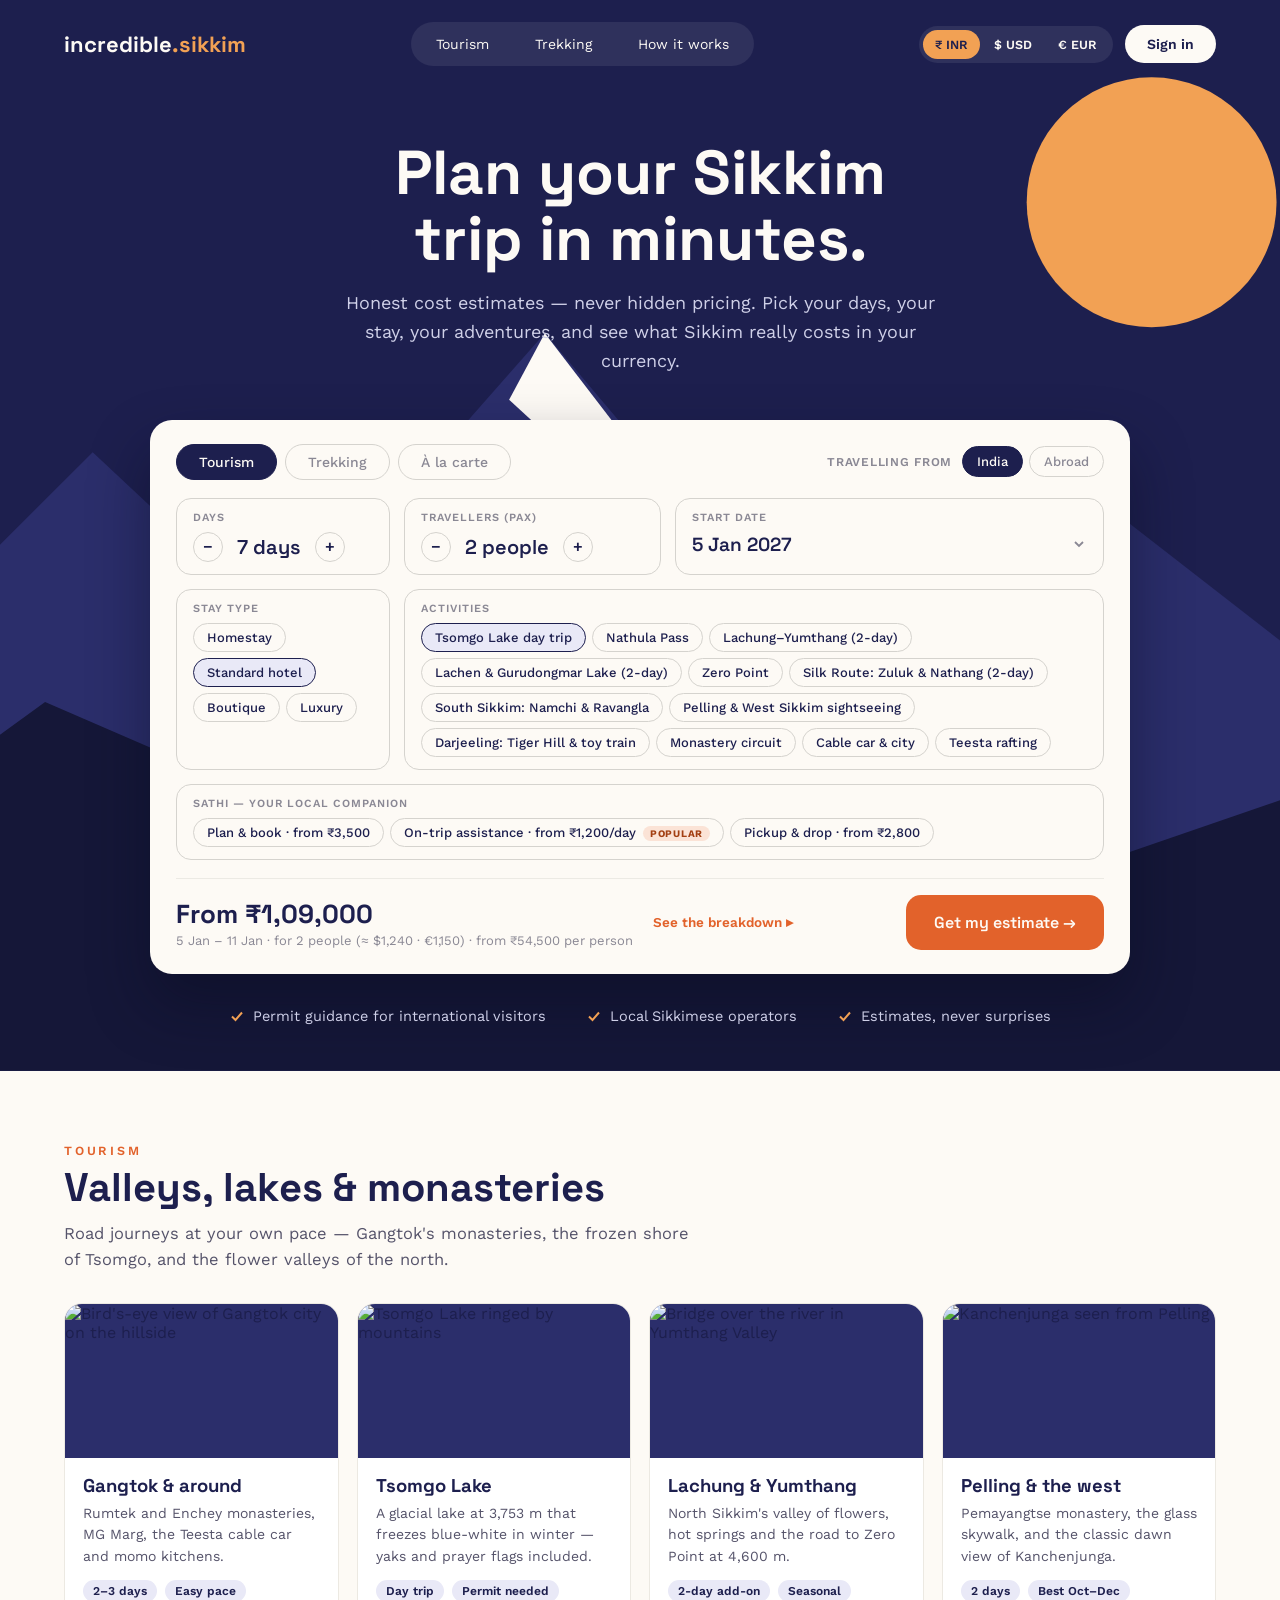
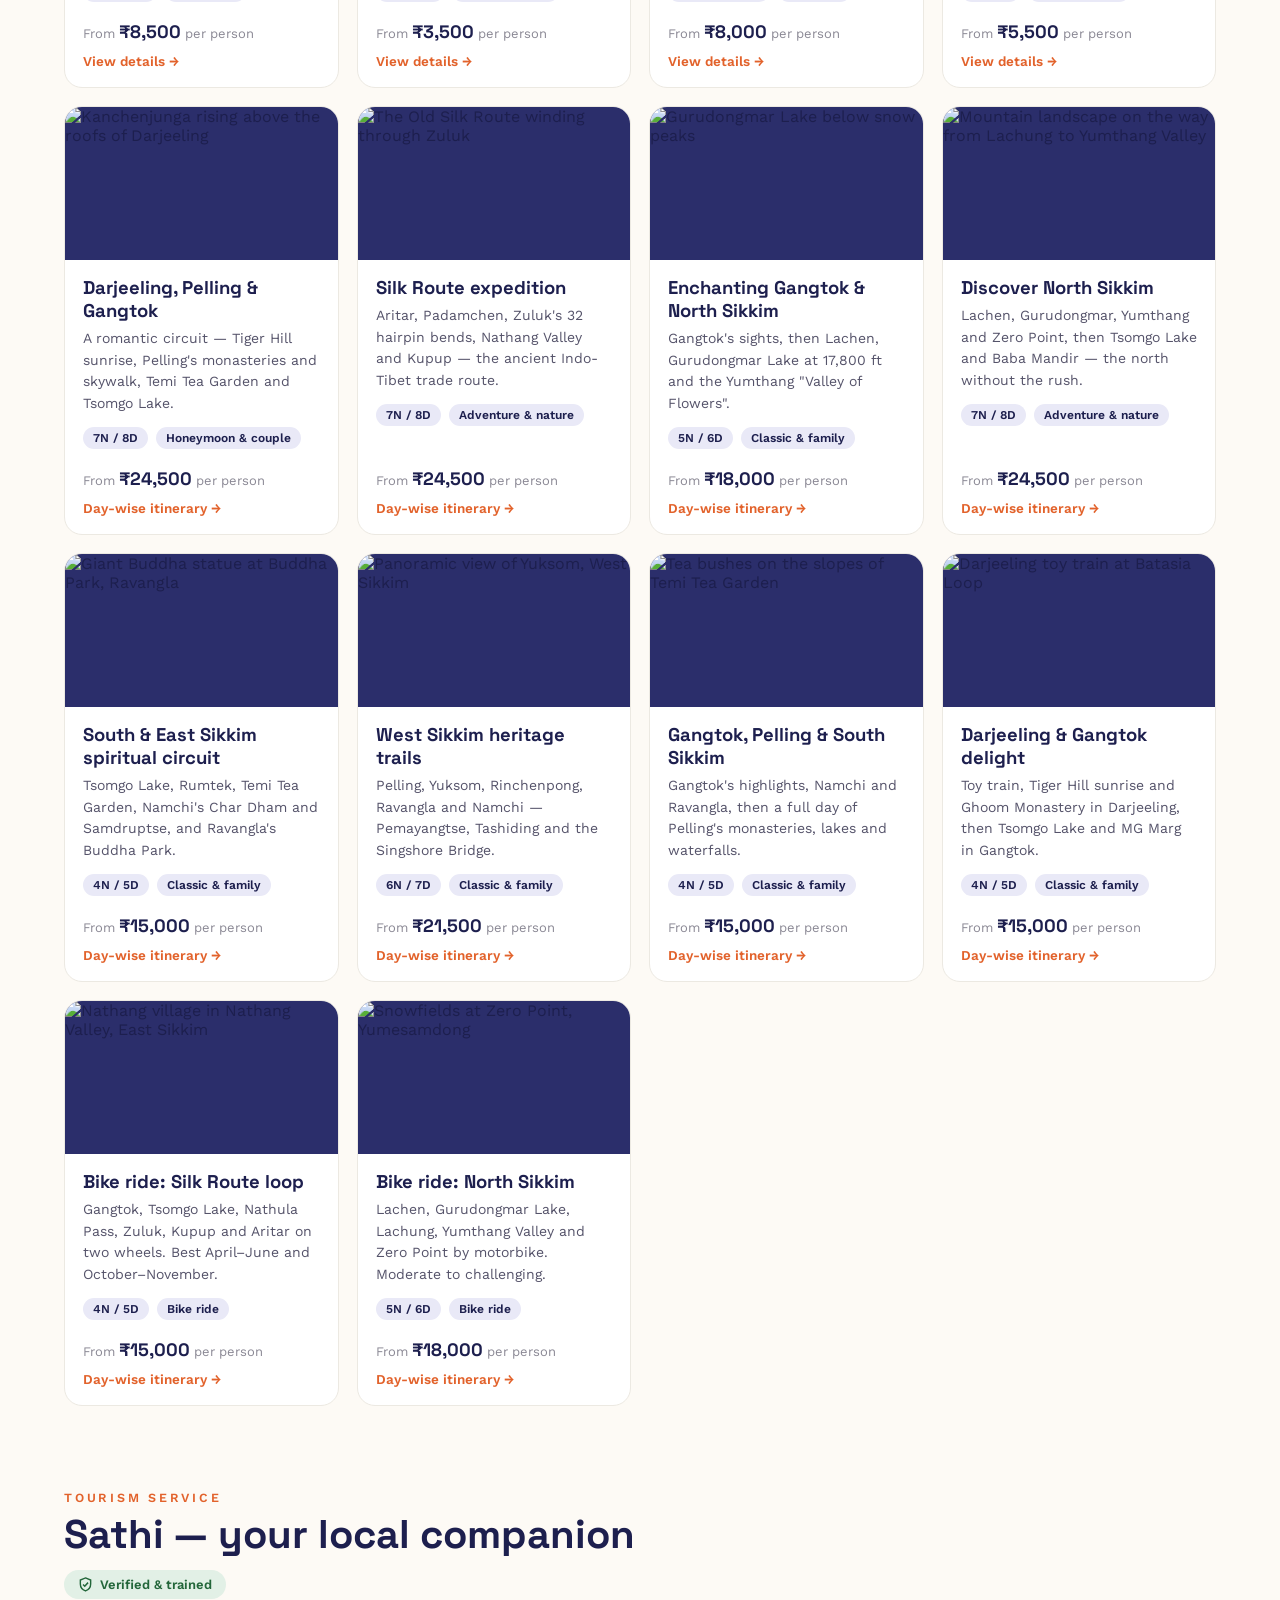
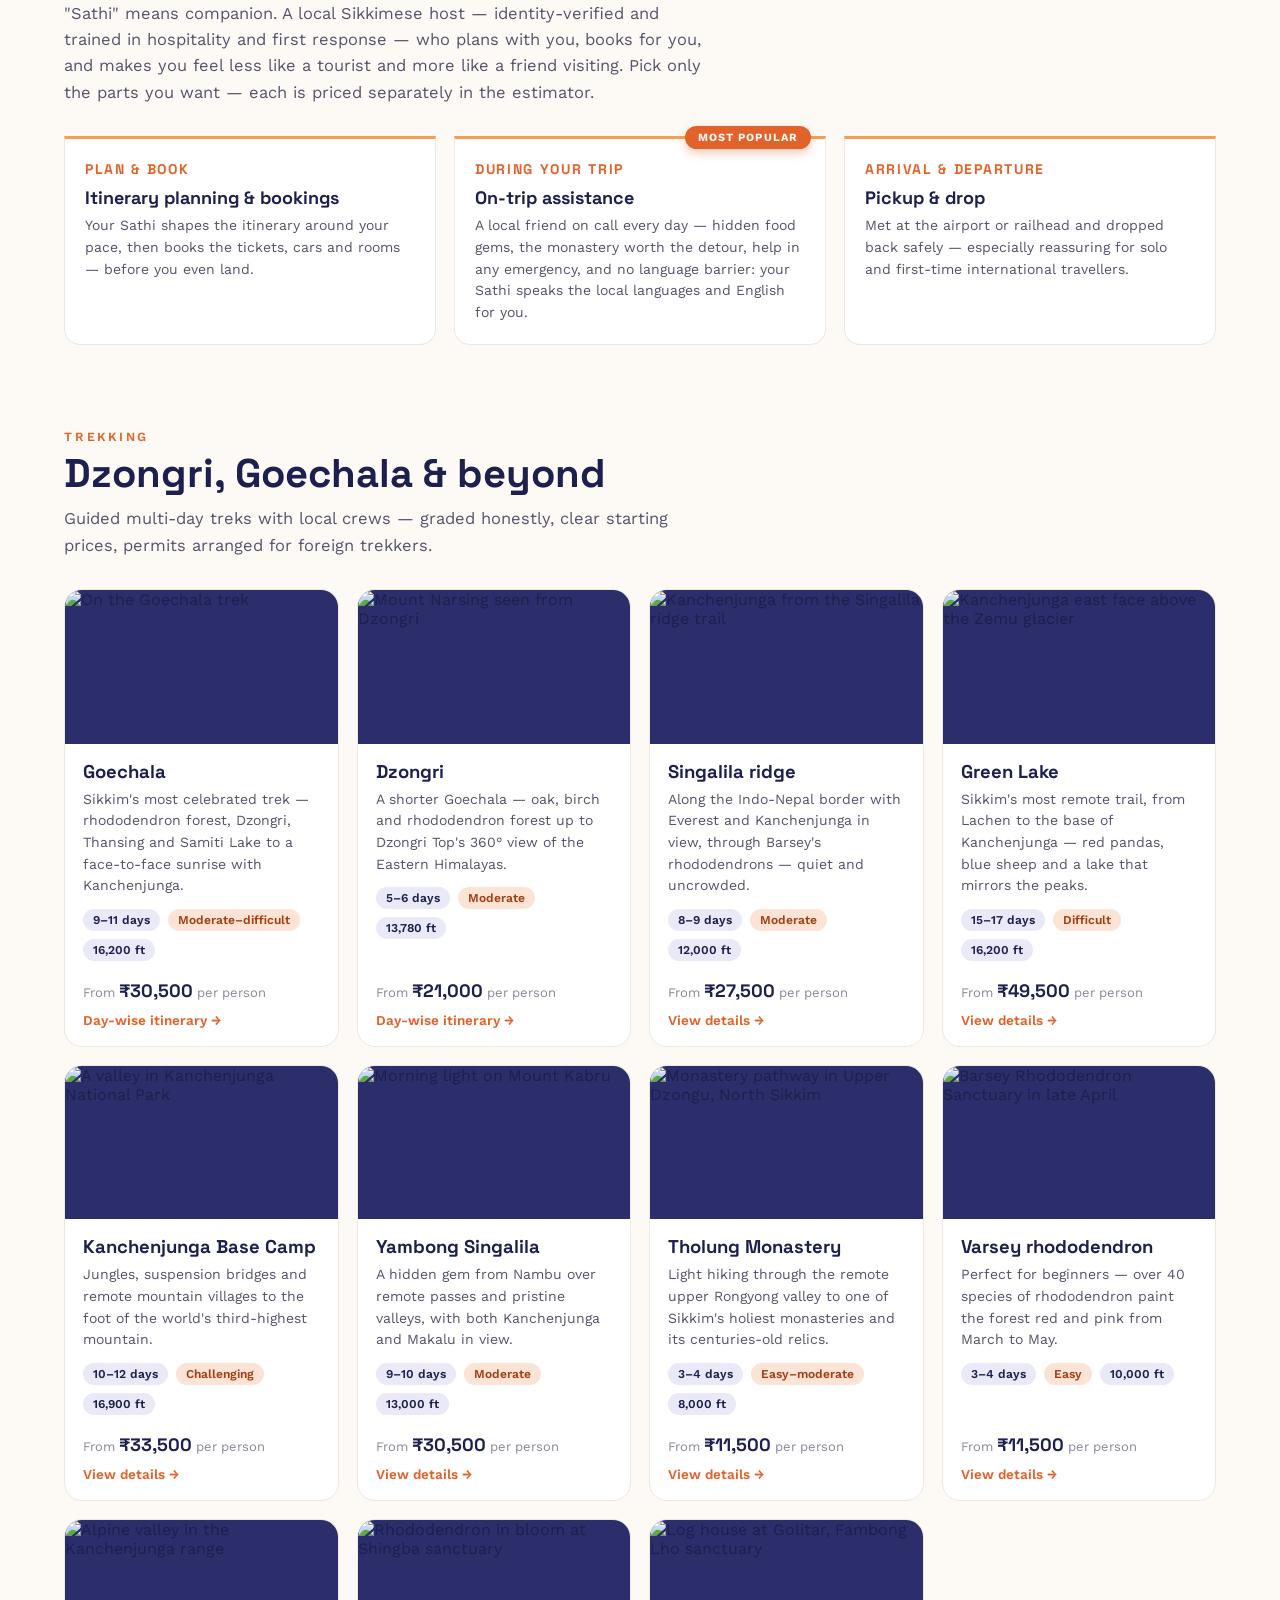
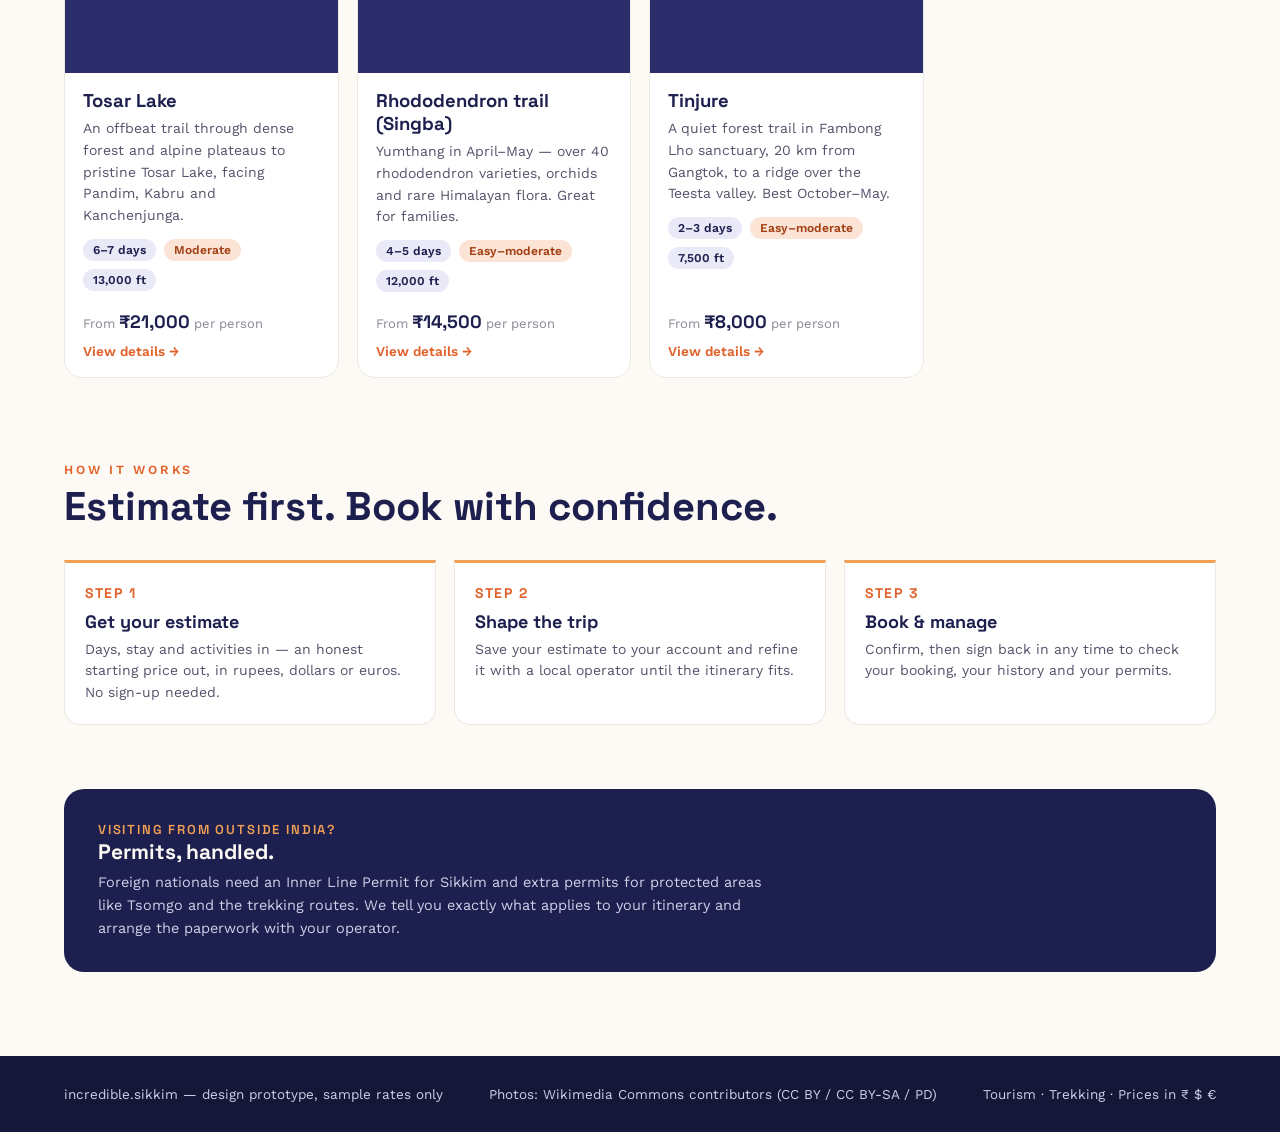
==== commit f50d4e49: "Add travellers (pax) to Tourism and Trekking estimates The travellers stepper now shows in every mod" ====
--- a/prototype/index.html
+++ b/prototype/index.html
@@ -66,8 +66,8 @@
             <button id="days-plus" aria-label="More days">+</button>
           </div>
         </div>
-        <div class="field" id="people-field" style="display: none;">
-          <span class="lbl">INDIVIDUALS</span>
+        <div class="field" id="people-field">
+          <span class="lbl">TRAVELLERS (PAX)</span>
           <div class="stepper">
             <button id="people-minus" aria-label="Fewer people">−</button>
             <span class="num" id="people-num">2 people</span>
@@ -103,7 +103,7 @@
       <div class="est-foot">
         <div class="est-total">
           <span class="num" id="est-range">—</span>
-          <span class="sub" id="est-sub">per person</span>
+          <span class="sub" id="est-sub">for 2 people</span>
         </div>
         <button class="breakdown-toggle" id="bd-toggle">See the breakdown ▸</button>
         <button class="cta" id="cta">Get my estimate →</button>
@@ -370,13 +370,15 @@
     var stays = STAYS[state.mode], acts = ACTS[state.mode];
     var stay = stays.find(function (s) { return s.id === state.stay; }) || stays[0];
     var nights = Math.max(state.days - 1, 1);
+    var pax = state.people;
+    var perPax = pax > 1 ? ' × ' + pax + ' people' : '';
     var out = [];
-    var variable = stay.perNight * nights;
-    out.push({ label: stay.label + ' × ' + nights + ' nights', inr: variable });
+    var variable = stay.perNight * nights * pax;
+    out.push({ label: stay.label + ' × ' + nights + ' nights' + perPax, inr: variable });
     if (state.mode === 'tourism') {
-      var tf = TRANSPORT_FOOD_PER_DAY * state.days;
+      var tf = TRANSPORT_FOOD_PER_DAY * state.days * pax;
       variable += tf;
-      out.push({ label: 'Shared transport & meals × ' + state.days + ' days', inr: tf });
+      out.push({ label: 'Shared transport & meals × ' + state.days + ' days' + perPax, inr: tf });
     } else {
       var trek = TREKS.find(function (t) { return t.id === state.trek; });
       out.push({ label: (trek ? trek.label + ' — ' : '') + 'guide, crew & meals (in package)', inr: 0 });
@@ -391,18 +393,18 @@
     }
     state.acts.forEach(function (id) {
       var a = acts.find(function (x) { return x.id === id; });
-      if (a) out.push({ label: a.label, inr: a.cost });
+      if (a) out.push({ label: a.label + perPax, inr: a.cost * pax });
     });
     if (state.mode === 'tourism') {
       state.comp.forEach(function (id) {
         var c = COMPANION.find(function (x) { return x.id === id; });
         if (c) out.push({
-          label: 'Sathi: ' + c.label + (c.perDay ? ' × ' + state.days + ' days' : ''),
+          label: 'Sathi: ' + c.label + (c.perDay ? ' × ' + state.days + ' days' : '') + (pax > 1 ? ' (whole group)' : ''),
           inr: c.perDay ? c.cost * state.days : c.cost
         });
       });
     }
-    out.push({ label: 'Permits & fees (' + (state.origin === 'india' ? 'Indian national' : 'foreign national') + ')', inr: PERMITS[state.mode][state.origin] });
+    out.push({ label: 'Permits & fees (' + (state.origin === 'india' ? 'Indian national' : 'foreign national') + ')' + perPax, inr: PERMITS[state.mode][state.origin] * pax });
     return out;
   }
 
@@ -415,8 +417,8 @@
 
     var alc = state.mode === 'alacarte';
     document.getElementById('days-field').style.display = alc ? 'none' : '';
-    document.getElementById('people-field').style.display = alc ? '' : 'none';
     document.getElementById('stay-field').style.display = alc ? 'none' : '';
+    document.getElementById('stay-field').style.gridColumn = state.mode === 'trekking' ? '1 / -1' : '';
     var trekField = document.getElementById('trek-field');
     trekField.style.display = state.mode === 'trekking' ? '' : 'none';
     var trekBox = document.getElementById('trek-opts');
@@ -477,6 +479,7 @@
     if (state.mode === 'tourism') {
       actField.style.gridColumn = 'span 2';
       compField.style.display = '';
+      compField.style.gridColumn = '1 / -1';
       var compBox = document.getElementById('comp-opts');
       compBox.innerHTML = '';
       COMPANION.forEach(function (c) {
@@ -510,9 +513,10 @@
       ? state.start.toLocaleDateString('en-GB', { day: 'numeric', month: 'short' })
       : state.start.toLocaleDateString('en-GB', { day: 'numeric', month: 'short' }) + ' – ' + end.toLocaleDateString('en-GB', { day: 'numeric', month: 'short' });
     var others = ['INR', 'USD', 'EUR'].filter(function (c) { return c !== state.currency; })
-      .map(function (c) { return '≈ ' + fmtFrom(total, c); }).join(' · ');
-    var basis = alc ? 'for ' + state.people + (state.people > 1 ? ' people' : ' person') : 'per person';
-    document.getElementById('est-sub').textContent = range + ' · ' + basis + ' · ' + others;
+      .map(function (c) { return fmtFrom(total, c); }).join(' · ');
+    var basis = 'for ' + state.people + (state.people > 1 ? ' people' : ' person') + ' (≈ ' + others + ')'
+      + (state.people > 1 ? ' · from ' + fmtFrom(total / state.people, state.currency) + ' per person' : '');
+    document.getElementById('est-sub').textContent = range + ' · ' + basis;
 
     var table = document.getElementById('bd-table');
     table.innerHTML = '';
@@ -560,7 +564,7 @@
   document.getElementById('days-minus').onclick = function () { state.days = Math.max(2, state.days - 1); render(); };
   document.getElementById('days-plus').onclick = function () { state.days = Math.min(21, state.days + 1); render(); };
   document.getElementById('people-minus').onclick = function () { state.people = Math.max(1, state.people - 1); render(); };
-  document.getElementById('people-plus').onclick = function () { state.people = Math.min(16, state.people + 1); render(); };
+  document.getElementById('people-plus').onclick = function () { state.people = Math.min(30, state.people + 1); render(); };
   document.getElementById('bd-toggle').onclick = function () {
     var bd = document.getElementById('breakdown');
     bd.classList.toggle('open');
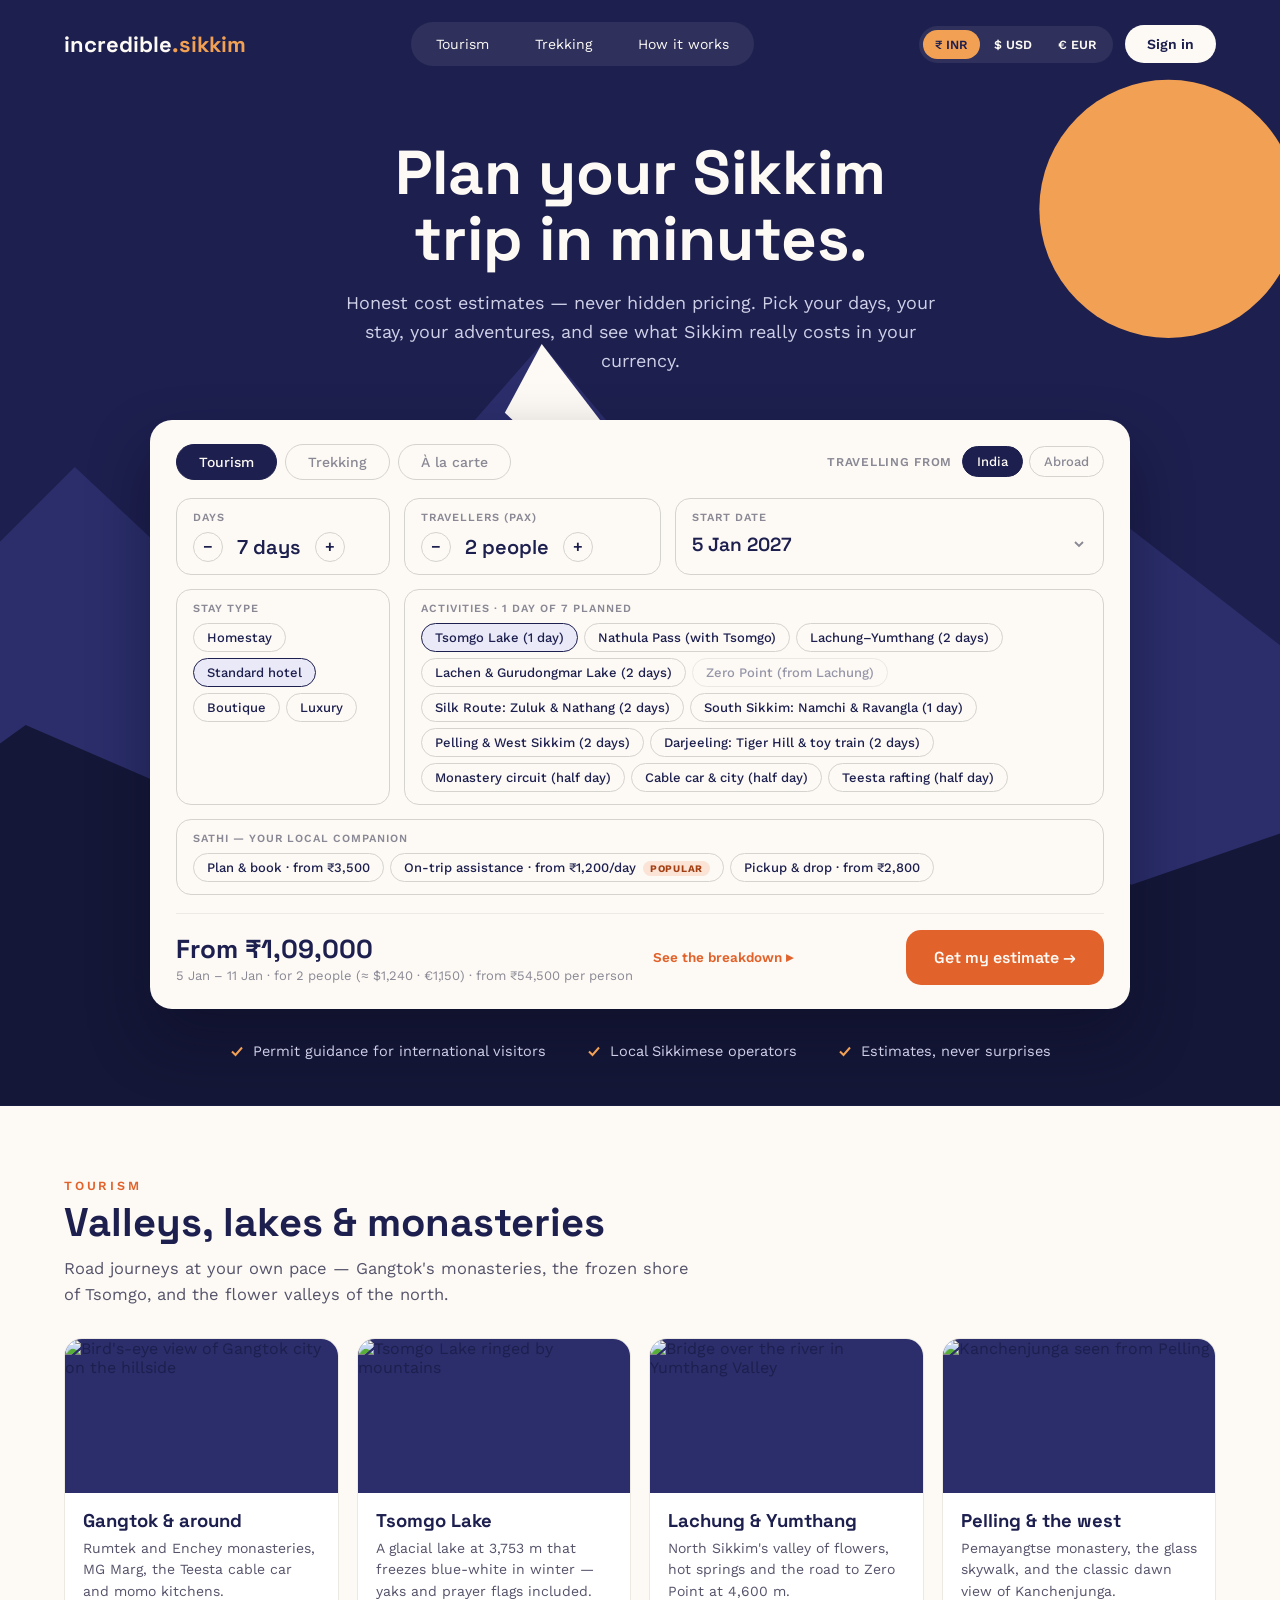
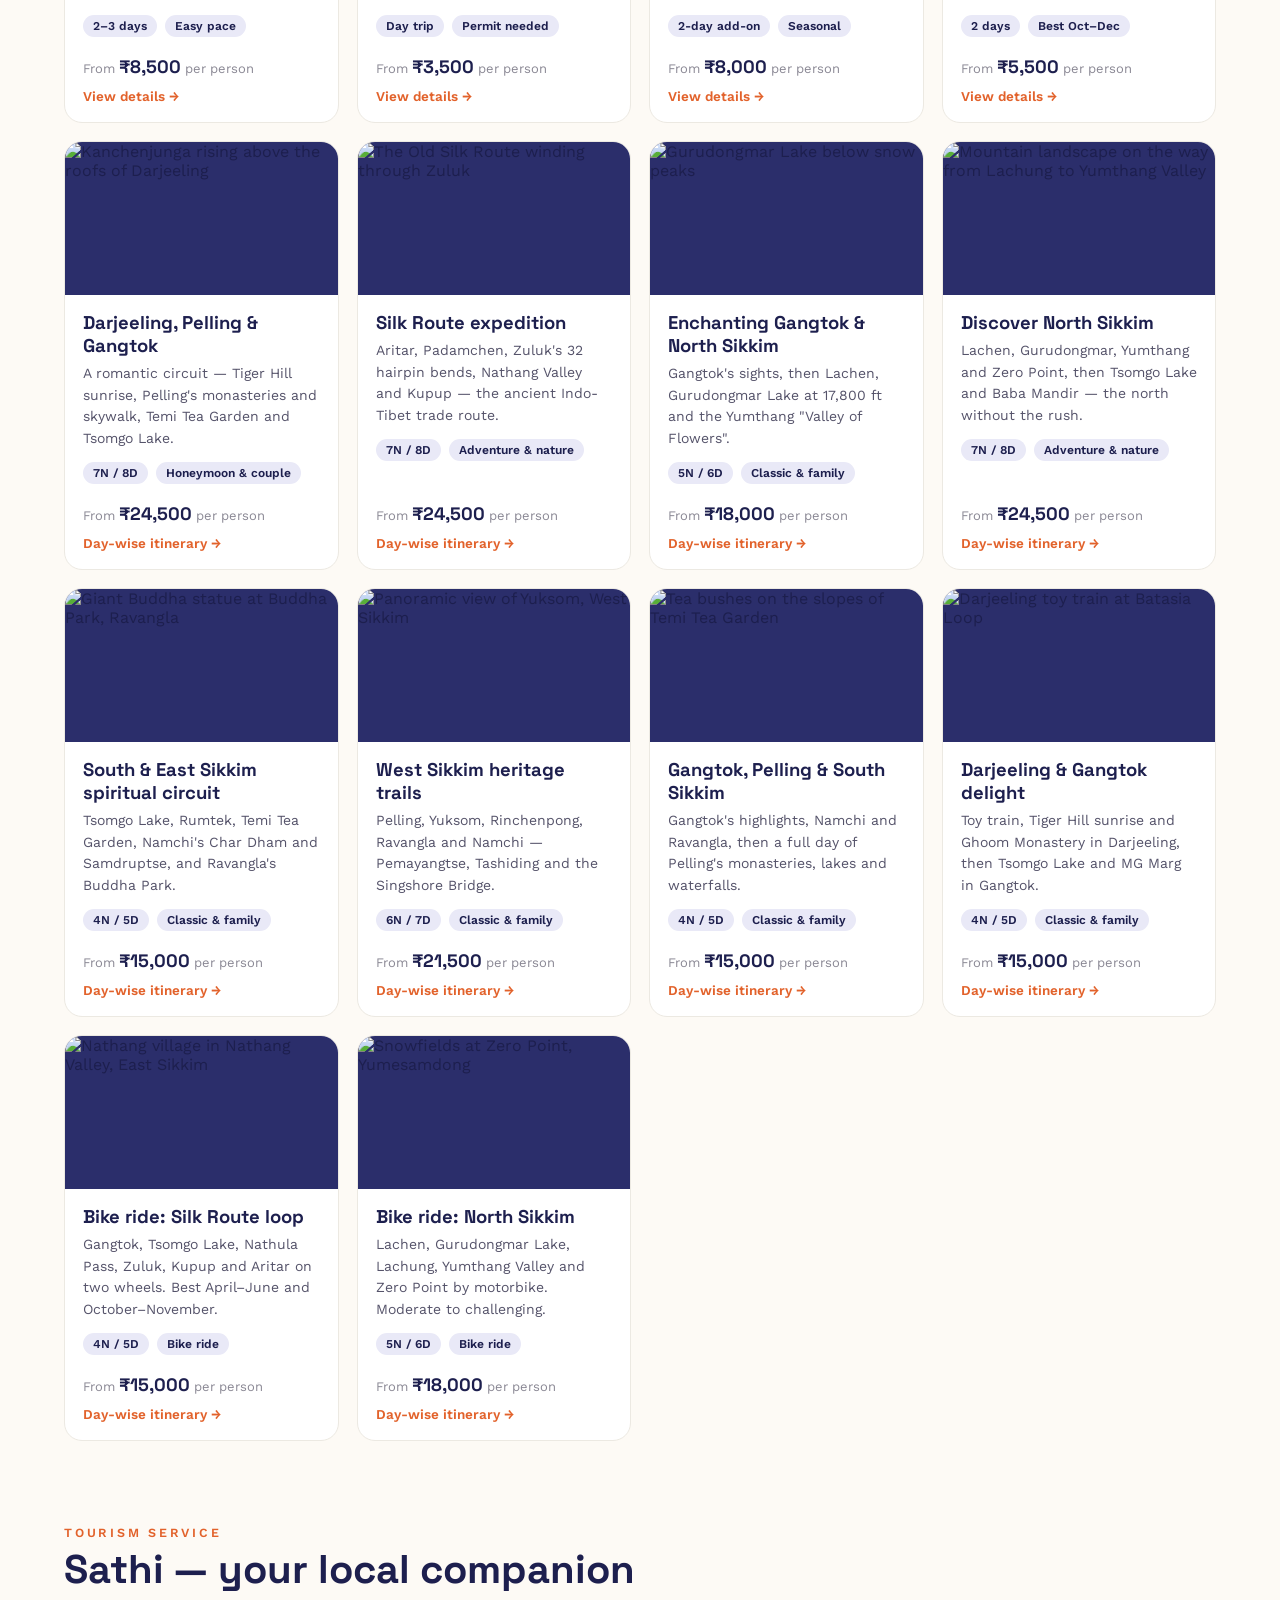
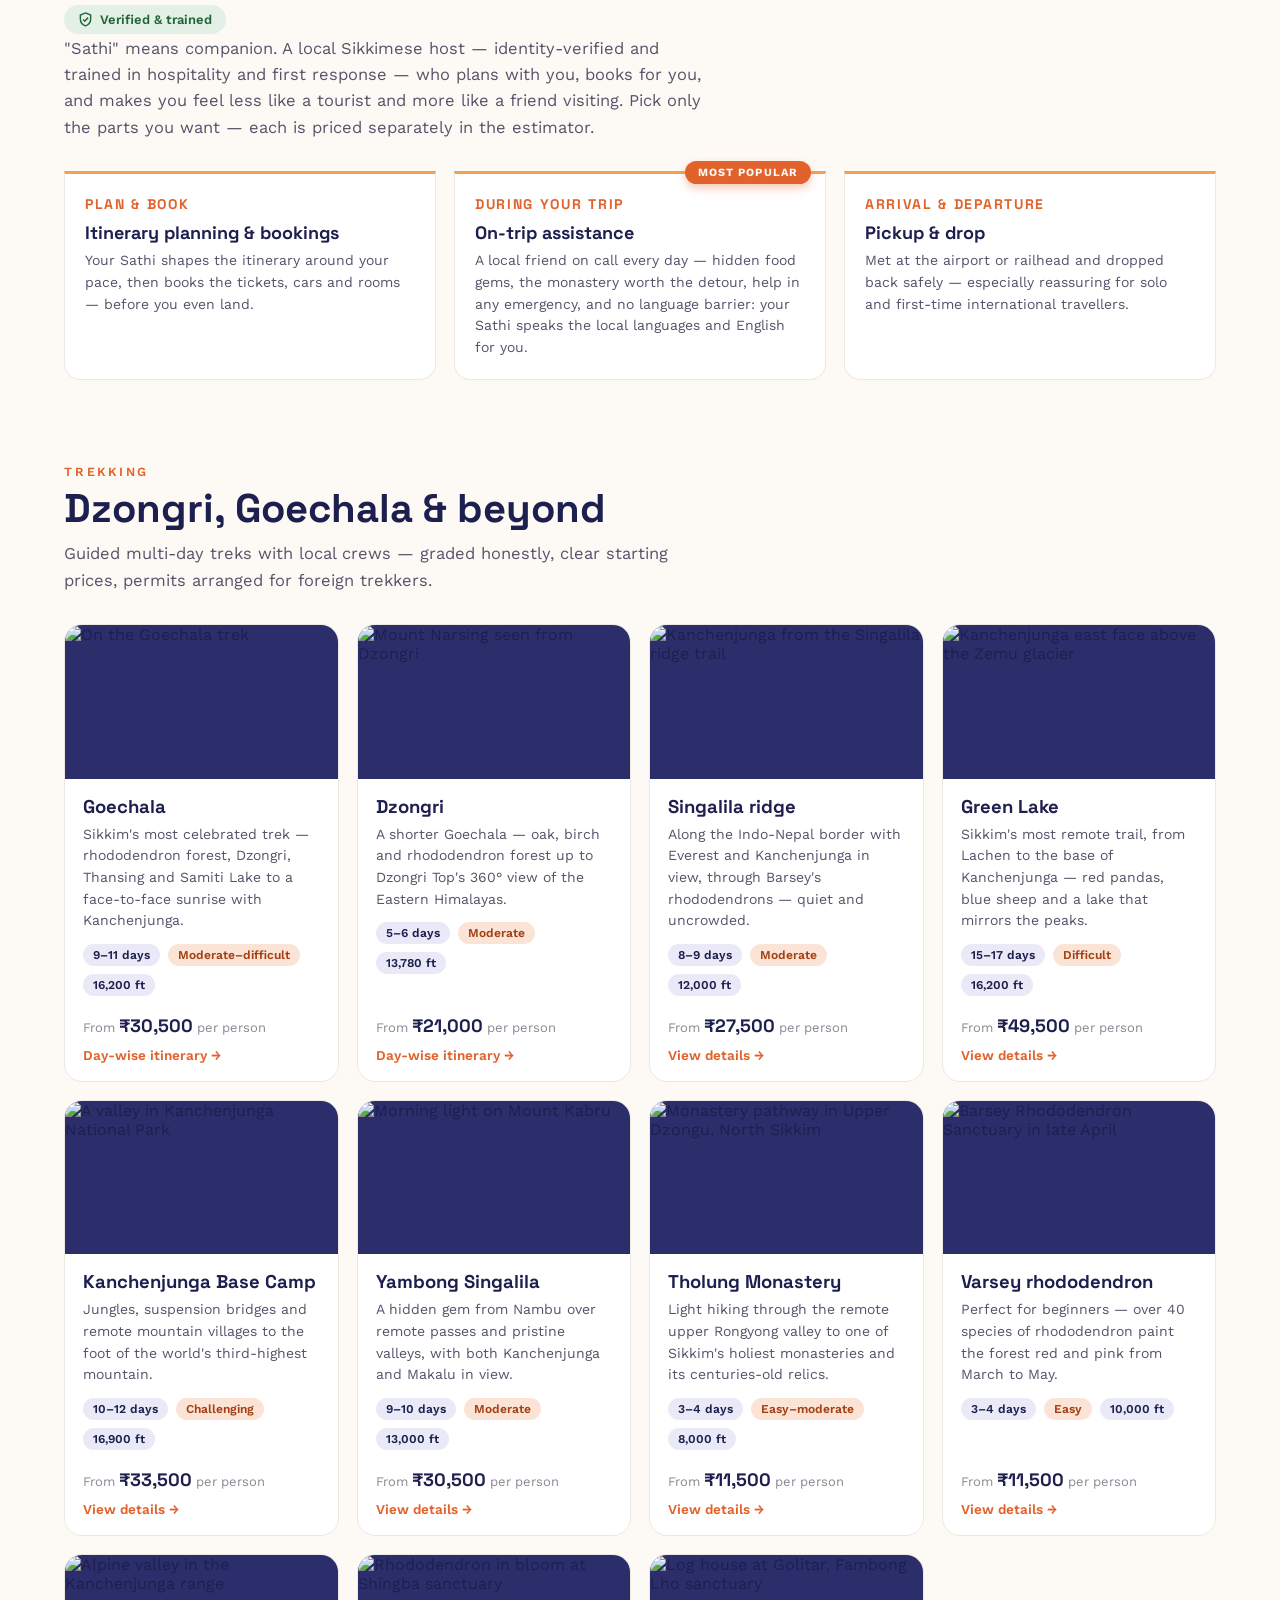
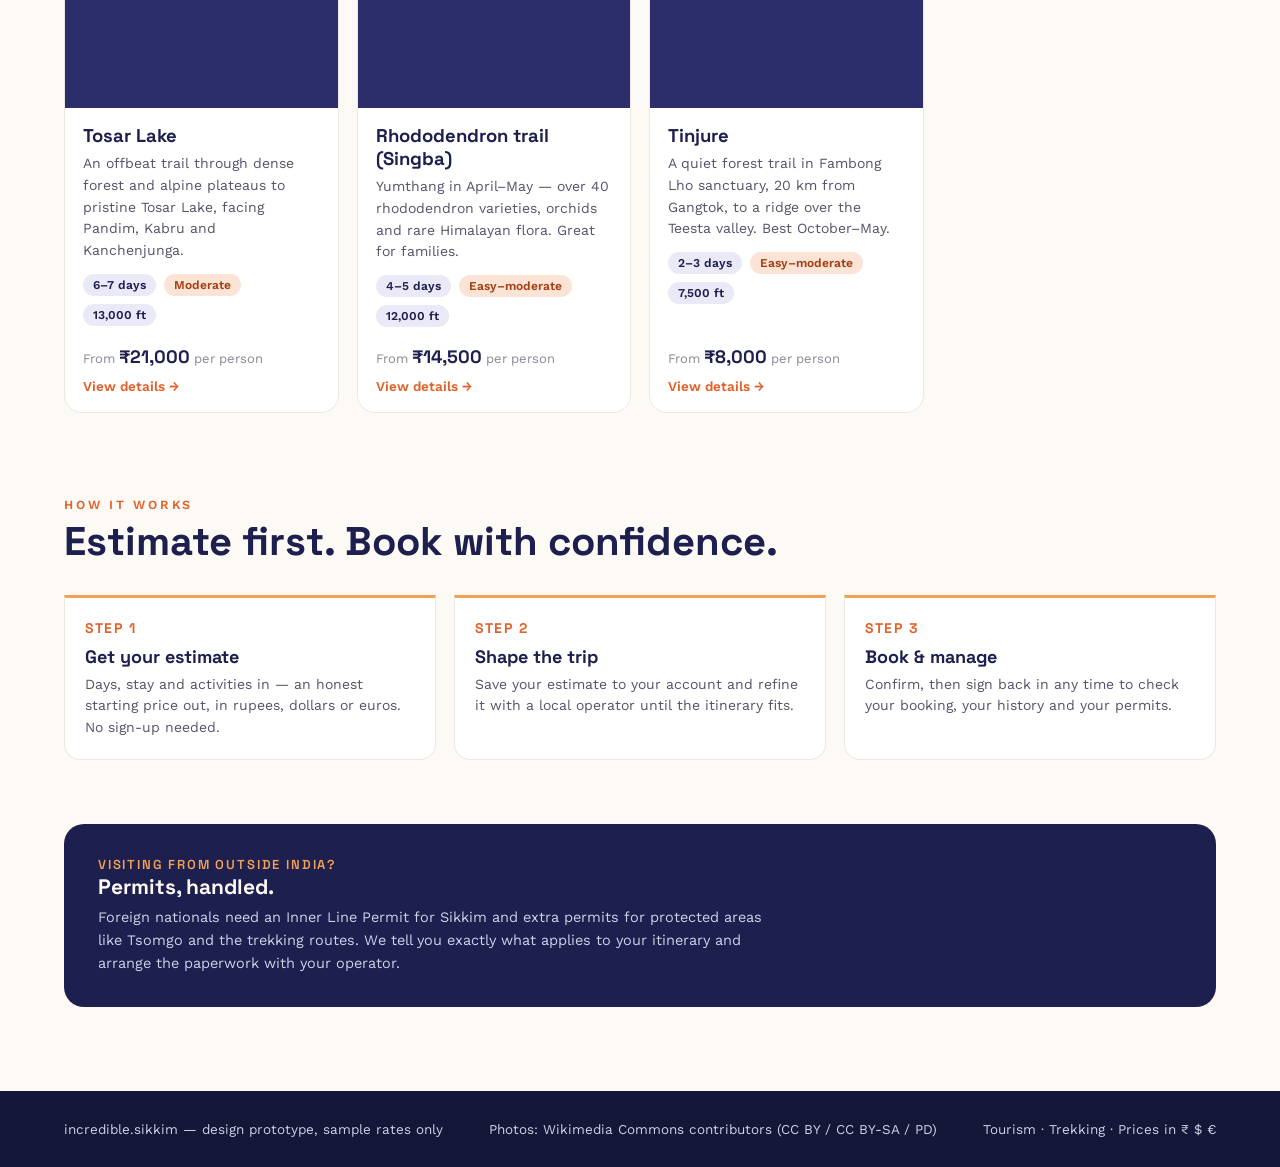
==== commit 7883b1b9: "Limit tourism activities to what fits in the trip length Each activity now has a duration (1 day, 2 " ====
--- a/prototype/index.html
+++ b/prototype/index.html
@@ -261,18 +261,18 @@
 
   var ACTS = {
     tourism: [
-      { id: 'tsomgo', label: 'Tsomgo Lake day trip', cost: 3500 },
-      { id: 'nathula', label: 'Nathula Pass', cost: 2500, indiaOnly: true },
-      { id: 'north', label: 'Lachung–Yumthang (2-day)', cost: 8000 },
-      { id: 'gurudongmar', label: 'Lachen & Gurudongmar Lake (2-day)', cost: 9000 },
-      { id: 'zeropoint', label: 'Zero Point', cost: 3000 },
-      { id: 'silkroute', label: 'Silk Route: Zuluk & Nathang (2-day)', cost: 9000 },
-      { id: 'south', label: 'South Sikkim: Namchi & Ravangla', cost: 4500 },
-      { id: 'pelling', label: 'Pelling & West Sikkim sightseeing', cost: 4000 },
-      { id: 'darjeeling', label: 'Darjeeling: Tiger Hill & toy train', cost: 5500 },
-      { id: 'monasteries', label: 'Monastery circuit', cost: 1500 },
-      { id: 'cablecar', label: 'Cable car & city', cost: 800 },
-      { id: 'rafting', label: 'Teesta rafting', cost: 1800 }
+      { id: 'tsomgo', label: 'Tsomgo Lake (1 day)', cost: 3500, days: 1 },
+      { id: 'nathula', label: 'Nathula Pass (with Tsomgo)', cost: 2500, days: 0, indiaOnly: true, requires: 'tsomgo' },
+      { id: 'north', label: 'Lachung–Yumthang (2 days)', cost: 8000, days: 2 },
+      { id: 'gurudongmar', label: 'Lachen & Gurudongmar Lake (2 days)', cost: 9000, days: 2 },
+      { id: 'zeropoint', label: 'Zero Point (from Lachung)', cost: 3000, days: 0, requires: 'north' },
+      { id: 'silkroute', label: 'Silk Route: Zuluk & Nathang (2 days)', cost: 9000, days: 2 },
+      { id: 'south', label: 'South Sikkim: Namchi & Ravangla (1 day)', cost: 4500, days: 1 },
+      { id: 'pelling', label: 'Pelling & West Sikkim (2 days)', cost: 4000, days: 2 },
+      { id: 'darjeeling', label: 'Darjeeling: Tiger Hill & toy train (2 days)', cost: 5500, days: 2 },
+      { id: 'monasteries', label: 'Monastery circuit (half day)', cost: 1500, days: 0.5 },
+      { id: 'cablecar', label: 'Cable car & city (half day)', cost: 800, days: 0.5 },
+      { id: 'rafting', label: 'Teesta rafting (half day)', cost: 1800, days: 0.5 }
     ],
     trekking: [
       { id: 'gear', label: 'Gear rental', cost: 2500 },
@@ -287,6 +287,42 @@
     ]
   };
   var CAB_SEATS = 4; // sample: one cab carries up to 4
+
+  // Lachen–Gurudongmar and Lachung–Yumthang share a day: Gangtok → Lachen,
+  // Lachen → Gurudongmar → Lachung, Lachung → Yumthang → Gangtok.
+  var NORTH_COMBO_SAVES = 1;
+
+  function tourismAct(id) { return ACTS.tourism.find(function (x) { return x.id === id; }); }
+  function daysPlanned(acts) {
+    var total = acts.reduce(function (t, id) { var a = tourismAct(id); return t + (a ? a.days : 0); }, 0);
+    if (acts.indexOf('north') !== -1 && acts.indexOf('gurudongmar') !== -1) total -= NORTH_COMBO_SAVES;
+    return total;
+  }
+  function fmtDays(n) { return (n % 1 ? n.toFixed(1) : String(n)) + (n === 1 ? ' day' : ' days'); }
+
+  // Drops activities whose prerequisite is gone, then the most recently added
+  // ones until the plan fits the trip. Returns the labels it removed.
+  function fitActsToDays() {
+    var removed = [];
+    function dropOrphans() {
+      state.acts = state.acts.filter(function (id) {
+        var a = tourismAct(id);
+        var ok = !(a && a.requires && state.acts.indexOf(a.requires) === -1);
+        if (!ok) removed.push(a.label);
+        return ok;
+      });
+    }
+    dropOrphans();
+    while (state.acts.length && daysPlanned(state.acts) > state.days) {
+      var used = daysPlanned(state.acts), idx = state.acts.length - 1;
+      for (var i = state.acts.length - 1; i >= 0; i--) {
+        if (daysPlanned(state.acts.slice(0, i).concat(state.acts.slice(i + 1))) < used) { idx = i; break; }
+      }
+      removed.push(tourismAct(state.acts.splice(idx, 1)[0]).label);
+      dropOrphans();
+    }
+    return removed;
+  }
 
   var TREKS = [
     { id: 'goechala', label: 'Goechala', days: 10 },
@@ -457,8 +493,24 @@
         b.disabled = true;
         b.title = 'Nathula permits are issued to Indian nationals only';
       }
-      b.classList.toggle('active', state.acts.indexOf(a.id) !== -1);
+      var selected = state.acts.indexOf(a.id) !== -1;
+      var why = '';
+      if (state.mode === 'tourism' && !selected && !blocked) {
+        if (a.requires && state.acts.indexOf(a.requires) === -1) {
+          why = a.label.replace(/ \(.*\)$/, '') + ' is visited from ' + tourismAct(a.requires).label.replace(/ \(.*\)$/, '') + ' — add that first.';
+        } else if (daysPlanned(state.acts.concat(a.id)) > state.days) {
+          var left = Math.max(state.days - daysPlanned(state.acts), 0);
+          var extra = daysPlanned(state.acts.concat(a.id)) - daysPlanned(state.acts);
+          why = a.label.replace(/ \(.*\)$/, '') + ' needs '
+            + (extra < a.days ? fmtDays(extra).replace(/ (days?)$/, ' more $1') + ' alongside your other plans' : fmtDays(extra))
+            + (left ? ', but your ' + state.days + '-day trip has only ' + fmtDays(left) + ' free.' : ' — your ' + state.days + '-day trip is already fully planned.')
+            + ' Add days or remove something.';
+        }
+      }
+      if (why) { b.classList.add('nofit'); b.setAttribute('aria-disabled', 'true'); b.title = why; }
+      b.classList.toggle('active', selected);
       b.onclick = function () {
+        if (why) { toast(why); return; }
         var i = state.acts.indexOf(a.id);
         if (i === -1) {
           if (a.group) {
@@ -468,11 +520,18 @@
             });
           }
           state.acts.push(a.id);
-        } else state.acts.splice(i, 1);
+        } else {
+          state.acts.splice(i, 1);
+          if (state.mode === 'tourism') fitActsToDays();
+        }
         render();
       };
       actBox.appendChild(b);
     });
+    if (state.mode === 'tourism') {
+      document.getElementById('act-label').textContent =
+        'ACTIVITIES · ' + fmtDays(daysPlanned(state.acts)).toUpperCase() + ' OF ' + state.days + ' PLANNED';
+    }
 
     var actField = document.getElementById('act-field');
     var compField = document.getElementById('comp-field');
@@ -561,7 +620,14 @@
   document.querySelectorAll('.currency button').forEach(function (b) {
     b.onclick = function () { state.currency = b.dataset.cur; saveCurrency(state.currency); render(); renderTripCards(); };
   });
-  document.getElementById('days-minus').onclick = function () { state.days = Math.max(2, state.days - 1); render(); };
+  document.getElementById('days-minus').onclick = function () {
+    state.days = Math.max(2, state.days - 1);
+    if (state.mode === 'tourism') {
+      var removed = fitActsToDays();
+      if (removed.length) toast('Removed ' + removed.join(', ') + (removed.length > 1 ? ' — they no longer fit' : ' — it no longer fits') + ' in ' + state.days + ' days.');
+    }
+    render();
+  };
   document.getElementById('days-plus').onclick = function () { state.days = Math.min(21, state.days + 1); render(); };
   document.getElementById('people-minus').onclick = function () { state.people = Math.max(1, state.people - 1); render(); };
   document.getElementById('people-plus').onclick = function () { state.people = Math.min(30, state.people + 1); render(); };
--- a/prototype/styles.css
+++ b/prototype/styles.css
@@ -48,6 +48,7 @@
   .opts button { border: 1.5px solid var(--line); background: transparent; border-radius: 999px; padding: 6px 13px; font-size: 13px; font-weight: 500; color: var(--ink); }
   .opts button.active { background: var(--chip); border-color: var(--night); }
   .opts button:disabled { opacity: 0.45; cursor: not-allowed; text-decoration: line-through; }
+  .opts button.nofit { opacity: 0.45; cursor: not-allowed; }
   .est-foot { display: flex; align-items: center; gap: 20px; border-top: 1.5px solid #eceae4; padding-top: 16px; flex-wrap: wrap; }
   .est-total { display: flex; flex-direction: column; gap: 2px; }
   .est-total .num { font-size: 26px; font-weight: 700; }
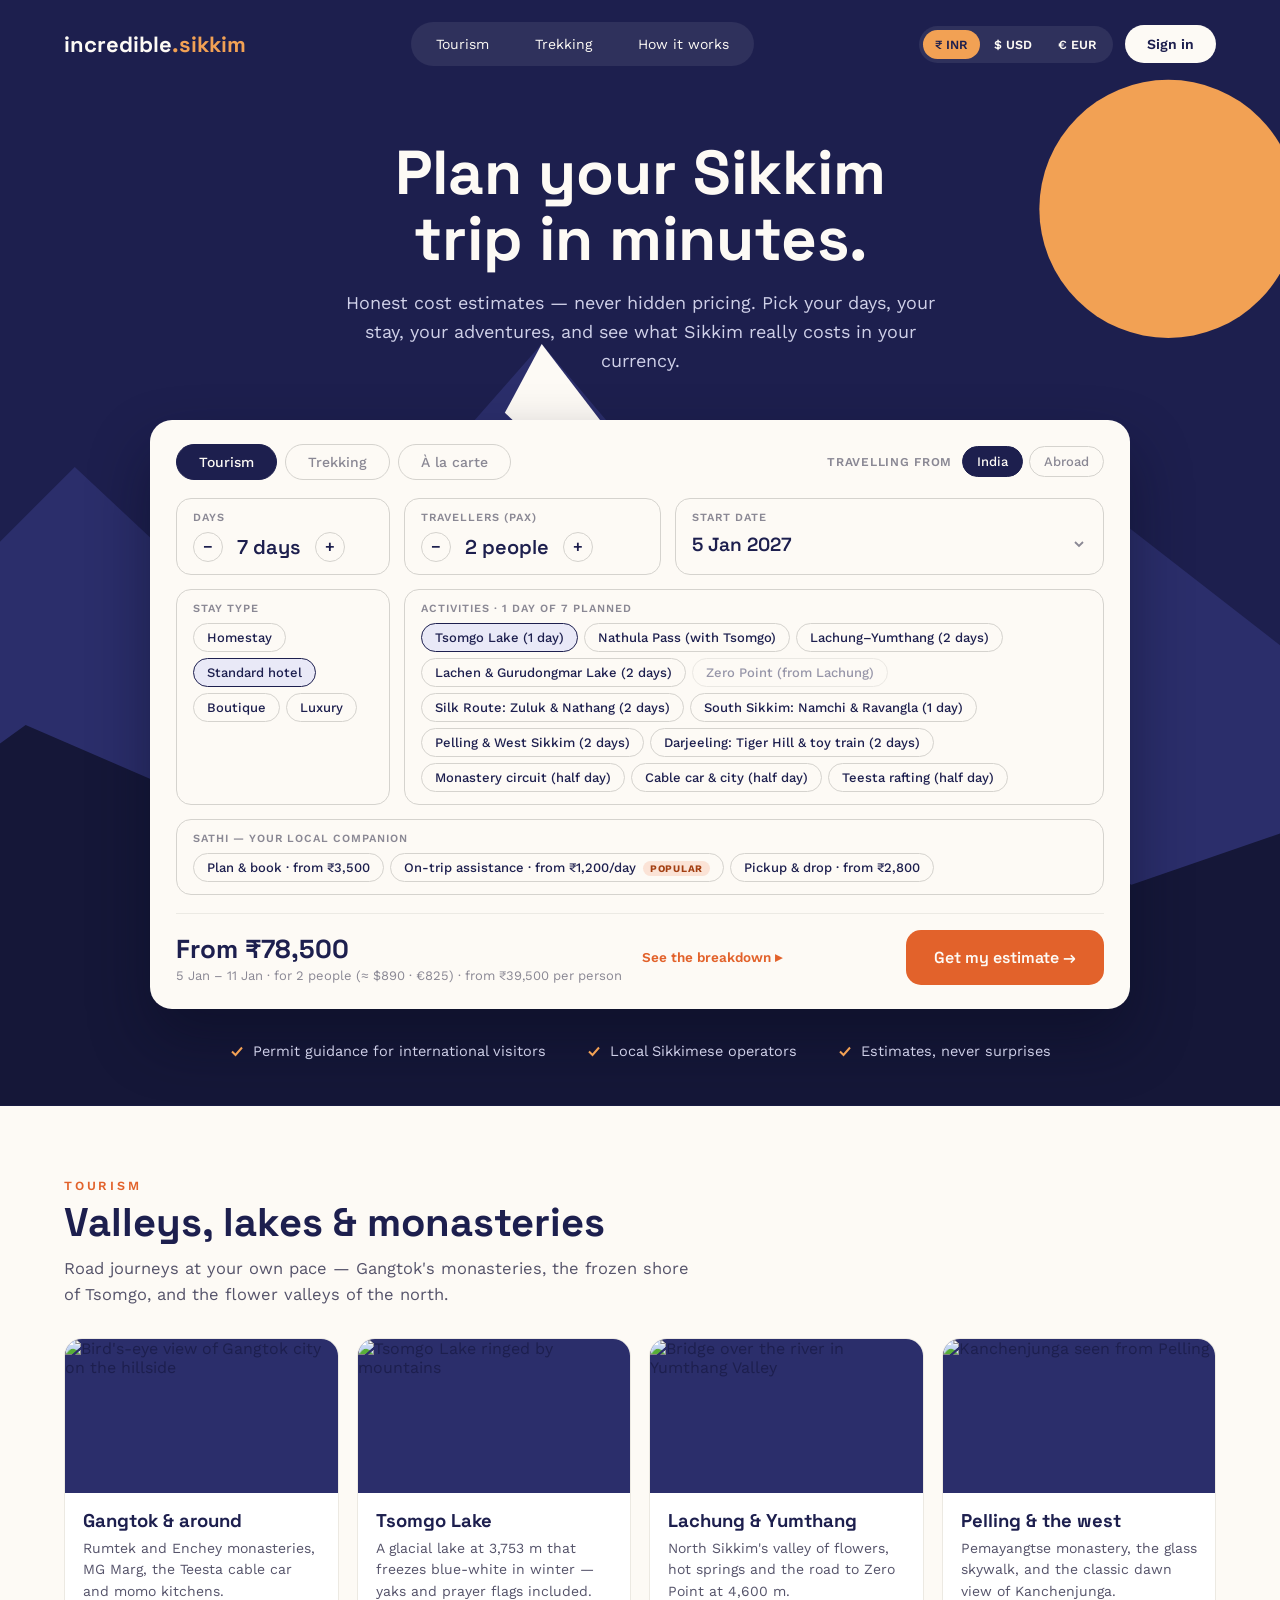
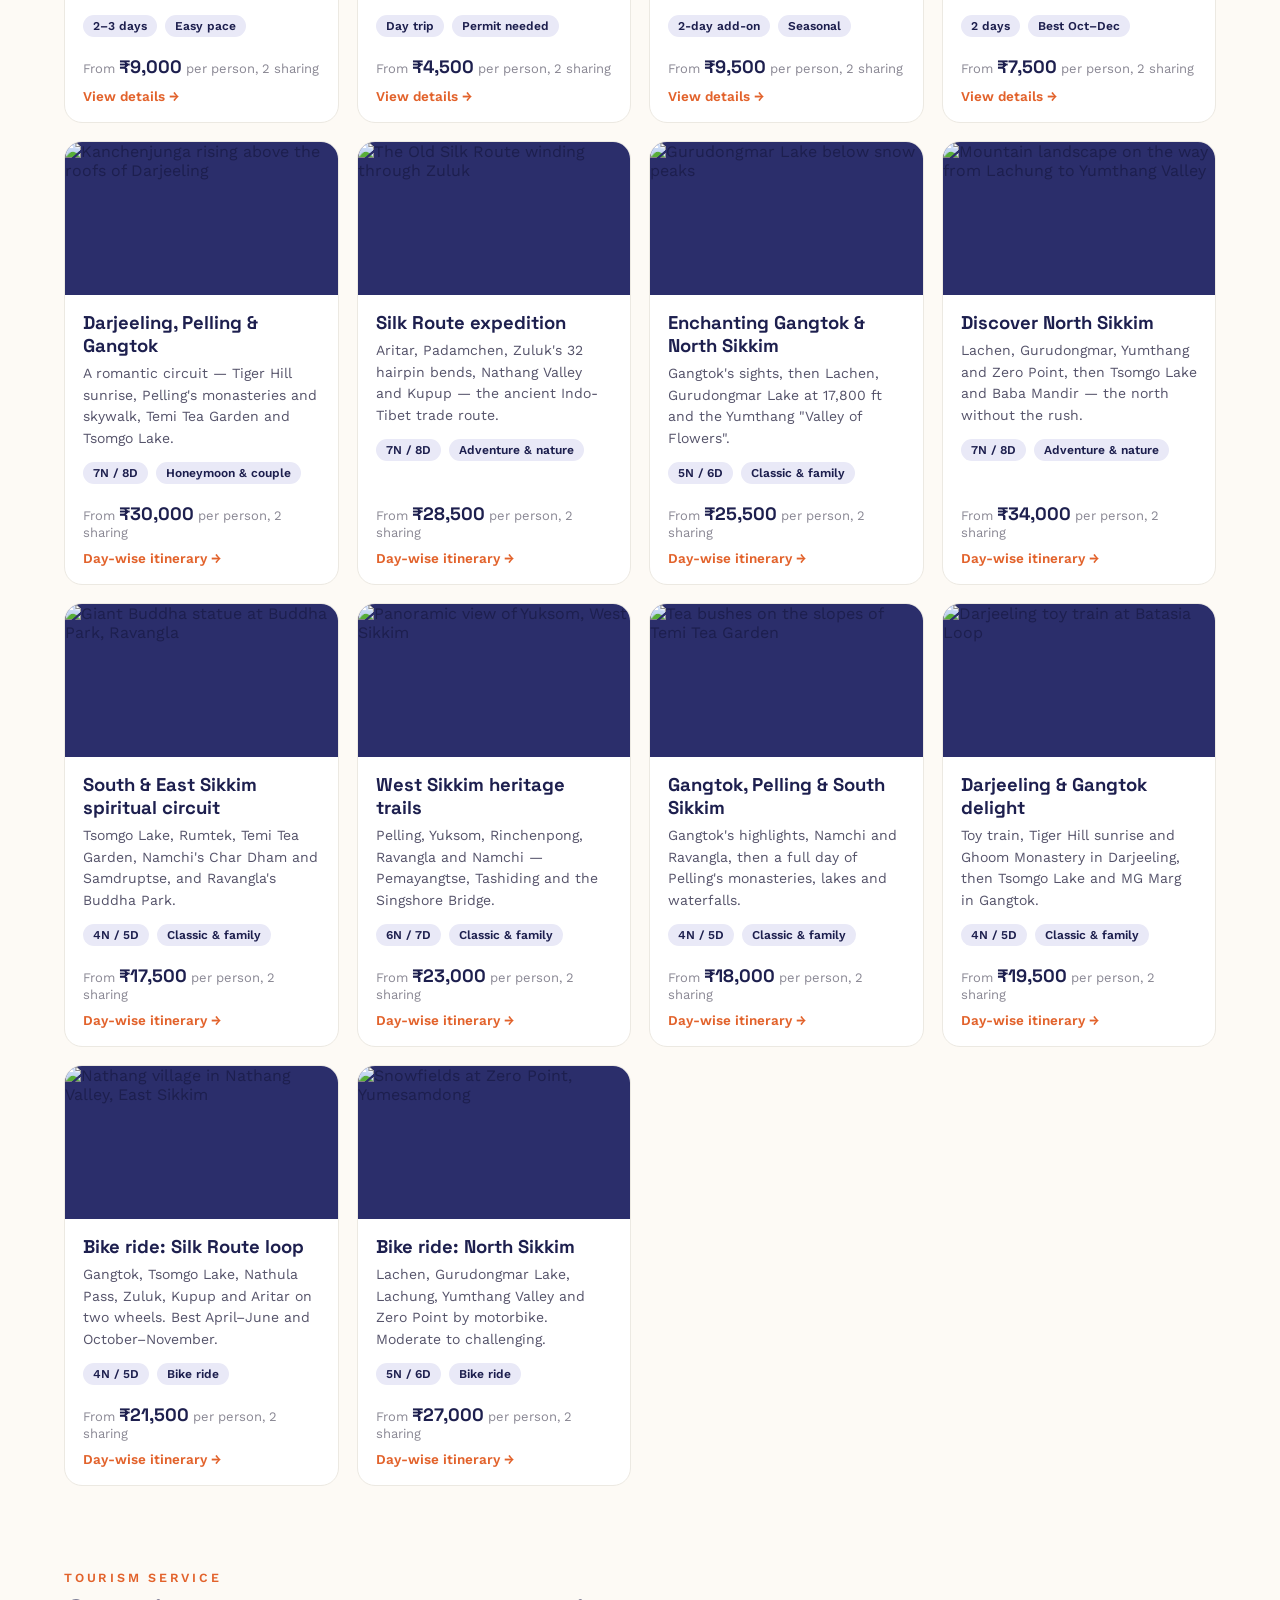
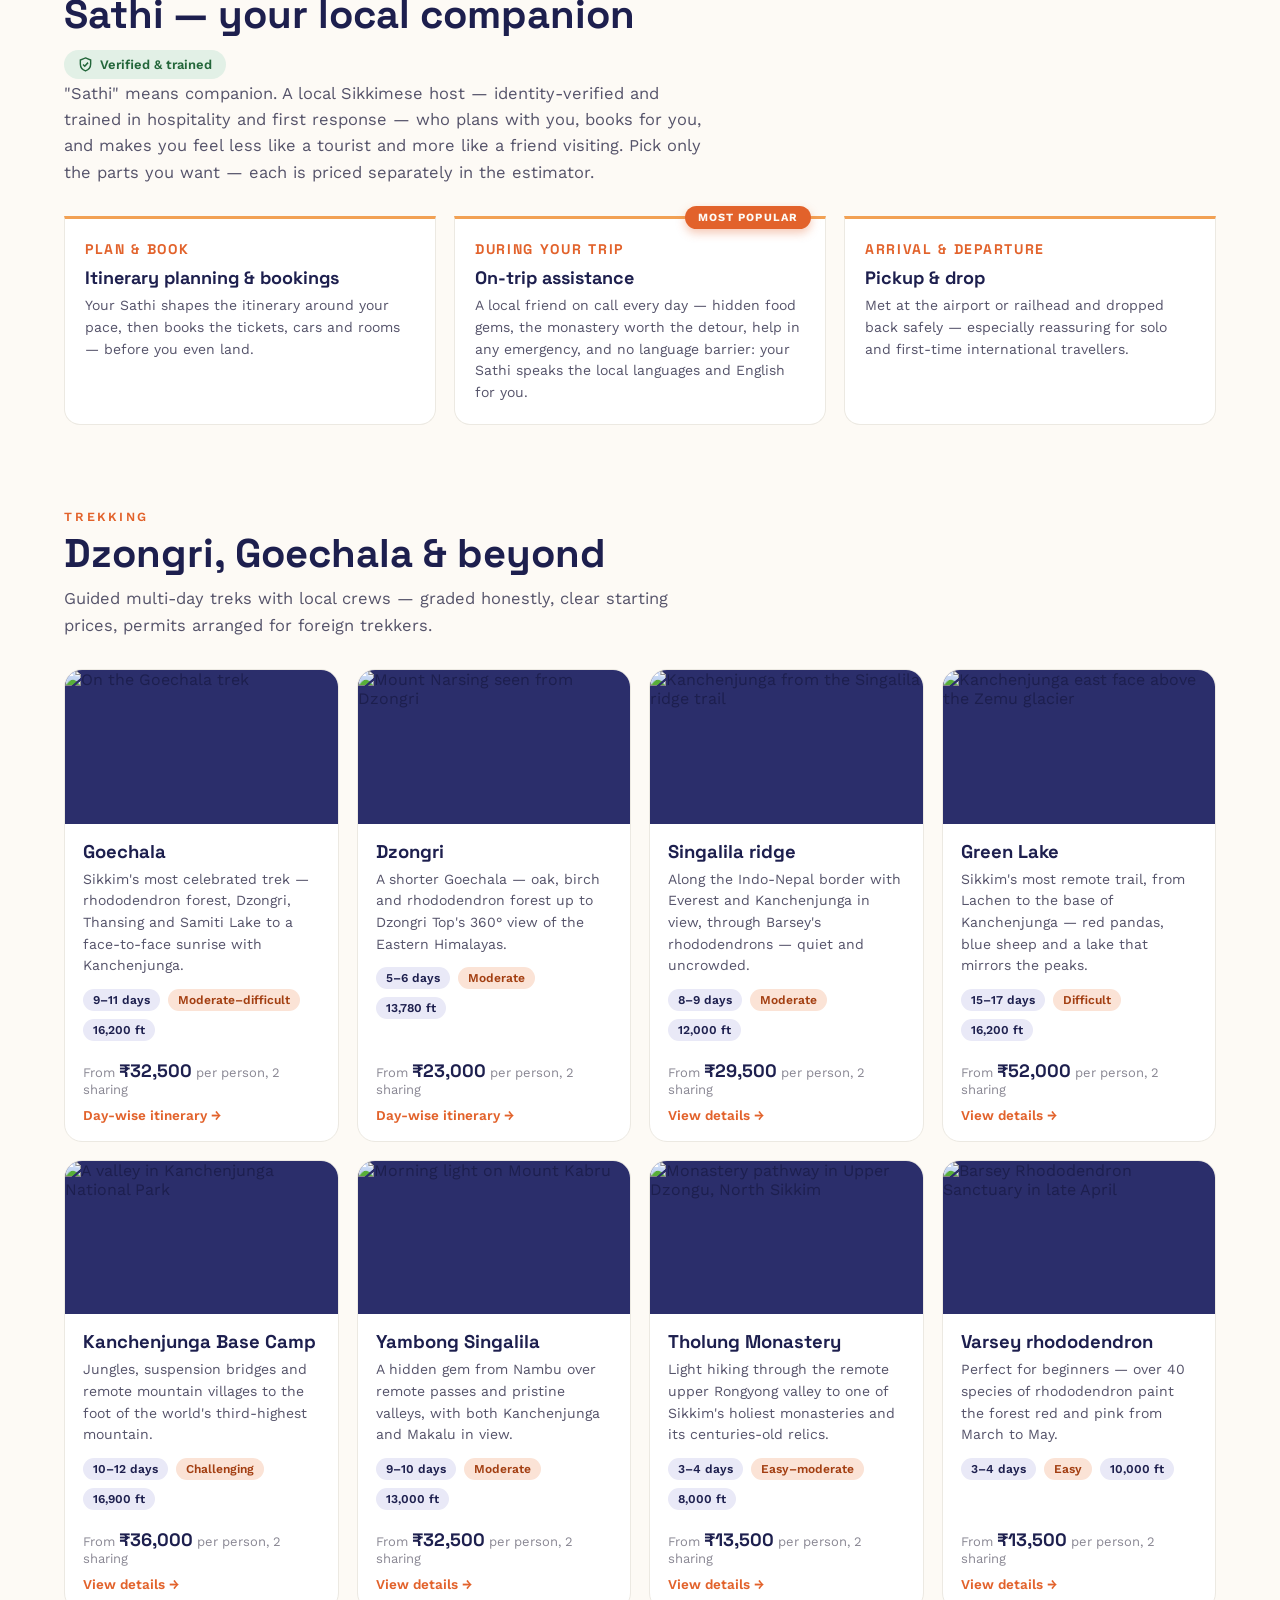
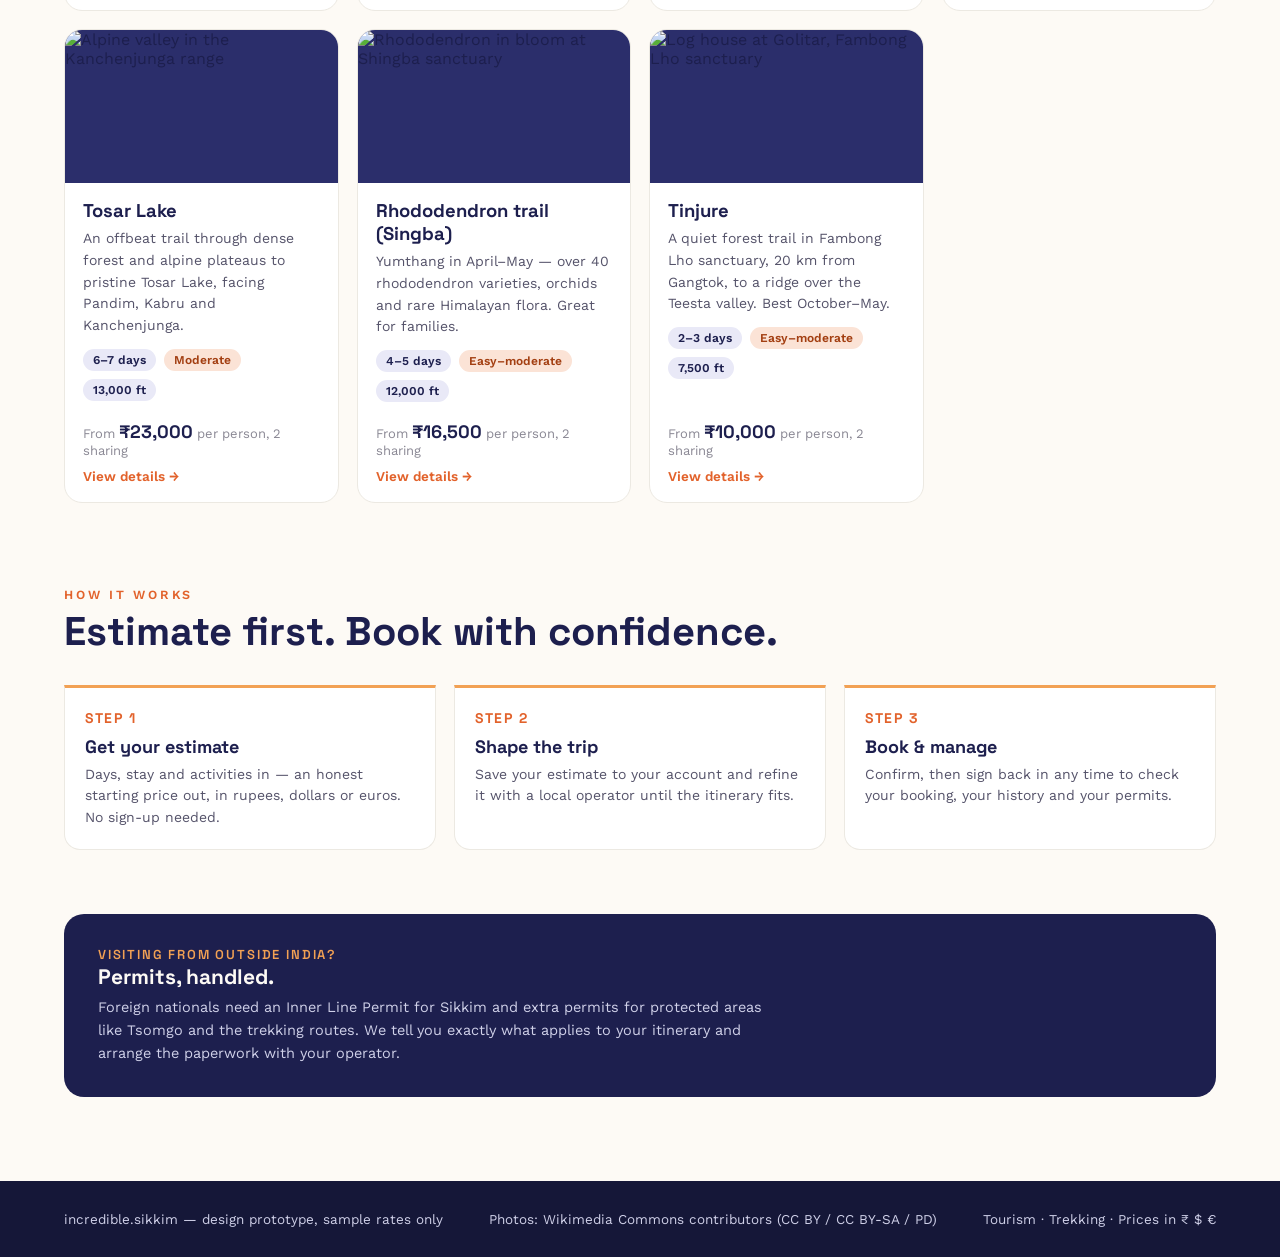
==== commit a0c7be95: "Price shared rooms, cars and trek crews per unit, not per person New pricing.js holds every rate and" ====
--- a/prototype/index.html
+++ b/prototype/index.html
@@ -205,88 +205,11 @@
 <div class="toast" id="toast" role="status"></div>
 
 <script src="shared.js"></script>
+<script src="pricing.js"></script>
 <script src="trips.js"></script>
 <script>
   var start = new Date(); start.setDate(start.getDate() + 30);
   var state = { mode: 'tourism', origin: 'india', days: 7, people: 2, currency: loadCurrency(), stay: 'standard', acts: ['tsomgo'], comp: [], trek: 'dzongri', start: start, calMonth: new Date(start.getFullYear(), start.getMonth(), 1) };
-
-  // Sample seasonal pricing: monthly factor on stay + daily costs, weekends +15%.
-  // Seasonal pricing bands, applied per travel day. Spring peak costs more
-  // when the trip starts within CLOSE_BOOKING_DAYS of the booking date.
-  var BANDS = {
-    holiday: { f: 1.40, tag: 'Holiday peak', cls: 'festive' },
-    spring:  { f: 1.30, fClose: 1.40, tag: 'Spring peak', cls: 'peak' },
-    autumn:  { f: 1.15, tag: 'Autumn & winter', cls: 'peak' },
-    monsoon: { f: 0.80, tag: 'Monsoon', cls: 'low' },
-    quiet:   { f: 0.90, tag: 'Quiet winter', cls: 'low' }
-  };
-  var CLOSE_BOOKING_DAYS = 15;
-  var WEEKEND_FACTOR = 1.15;
-
-  function bandFor(date) {
-    var m = date.getMonth(), d = date.getDate();
-    if ((m === 11 && d >= 15) || (m === 0 && d <= 10)) return BANDS.holiday;
-    if (m >= 2 && m <= 5) return BANDS.spring;
-    if (m >= 6 && m <= 8) return BANDS.monsoon;
-    if (m >= 9 || (m === 0 && d <= 15)) return BANDS.autumn;
-    return BANDS.quiet;
-  }
-  function isCloseBooking(tripStart) {
-    var today = new Date(); today.setHours(0, 0, 0, 0);
-    return (tripStart - today) / 86400000 < CLOSE_BOOKING_DAYS;
-  }
-  function bandFactor(band, close) {
-    return close && band.fClose ? band.fClose : band.f;
-  }
-
-  var COMPANION = [
-    { id: 'plan', label: 'Plan & book', cost: 3500, perDay: false },
-    { id: 'assist', label: 'On-trip assistance', cost: 1200, perDay: true },
-    { id: 'pickup', label: 'Pickup & drop', cost: 2800, perDay: false }
-  ];
-
-  var STAYS = {
-    tourism: [
-      { id: 'homestay', label: 'Homestay', perNight: 2200 },
-      { id: 'standard', label: 'Standard hotel', perNight: 3800 },
-      { id: 'boutique', label: 'Boutique', perNight: 7000 },
-      { id: 'luxury', label: 'Luxury', perNight: 13000 }
-    ],
-    trekking: [
-      { id: 'camp-std', label: 'Standard camp', perNight: 4800 },
-      { id: 'camp-comfort', label: 'Comfort camp', perNight: 6500 },
-      { id: 'teahouse', label: 'Teahouse mix', perNight: 4000 }
-    ]
-  };
-
-  var ACTS = {
-    tourism: [
-      { id: 'tsomgo', label: 'Tsomgo Lake (1 day)', cost: 3500, days: 1 },
-      { id: 'nathula', label: 'Nathula Pass (with Tsomgo)', cost: 2500, days: 0, indiaOnly: true, requires: 'tsomgo' },
-      { id: 'north', label: 'Lachung–Yumthang (2 days)', cost: 8000, days: 2 },
-      { id: 'gurudongmar', label: 'Lachen & Gurudongmar Lake (2 days)', cost: 9000, days: 2 },
-      { id: 'zeropoint', label: 'Zero Point (from Lachung)', cost: 3000, days: 0, requires: 'north' },
-      { id: 'silkroute', label: 'Silk Route: Zuluk & Nathang (2 days)', cost: 9000, days: 2 },
-      { id: 'south', label: 'South Sikkim: Namchi & Ravangla (1 day)', cost: 4500, days: 1 },
-      { id: 'pelling', label: 'Pelling & West Sikkim (2 days)', cost: 4000, days: 2 },
-      { id: 'darjeeling', label: 'Darjeeling: Tiger Hill & toy train (2 days)', cost: 5500, days: 2 },
-      { id: 'monasteries', label: 'Monastery circuit (half day)', cost: 1500, days: 0.5 },
-      { id: 'cablecar', label: 'Cable car & city (half day)', cost: 800, days: 0.5 },
-      { id: 'rafting', label: 'Teesta rafting (half day)', cost: 1800, days: 0.5 }
-    ],
-    trekking: [
-      { id: 'gear', label: 'Gear rental', cost: 2500 },
-      { id: 'porter', label: 'Personal porter', cost: 4500 },
-      { id: 'acclim', label: 'Extra acclimatisation day', cost: 5200 },
-      { id: 'darjeeling', label: 'Darjeeling extension', cost: 6000 }
-    ],
-    alacarte: [
-      { id: 'cab', label: 'Cab — pickup & drop', cost: 2800, perVehicle: true },
-      { id: 'nathula', label: 'Day tour: Nathula Pass', cost: 4500, perPerson: true, group: 'tour', indiaOnly: true },
-      { id: 'south', label: 'Day tour: South Sikkim', cost: 3200, perPerson: true, group: 'tour' }
-    ]
-  };
-  var CAB_SEATS = 4; // sample: one cab carries up to 4
 
   // Lachen–Gurudongmar and Lachung–Yumthang share a day: Gangtok → Lachen,
   // Lachen → Gurudongmar → Lachung, Lachung → Yumthang → Gangtok.
@@ -324,24 +247,6 @@
     return removed;
   }
 
-  var TREKS = [
-    { id: 'goechala', label: 'Goechala', days: 10 },
-    { id: 'dzongri', label: 'Dzongri', days: 7 },
-    { id: 'singalila', label: 'Singalila ridge', days: 9 },
-    { id: 'greenlake', label: 'Green Lake', days: 16 },
-    { id: 'kbc', label: 'Kanchenjunga Base Camp', days: 11 },
-    { id: 'yambong', label: 'Yambong Singalila', days: 10 },
-    { id: 'tholung', label: 'Tholung Monastery', days: 4 },
-    { id: 'varsey', label: 'Varsey rhododendron', days: 4 },
-    { id: 'tosar', label: 'Tosar Lake', days: 7 },
-    { id: 'singba', label: 'Rhododendron trail (Singba)', days: 5 },
-    { id: 'tinjure', label: 'Tinjure', days: 3 }
-  ];
-
-  // Sample per-person daily cost for shared transport and meals (tourism only;
-  // trek packages already include food and crew).
-  var TRANSPORT_FOOD_PER_DAY = 1800;
-  var PERMITS = { tourism: { india: 500, abroad: 2500 }, trekking: { india: 1500, abroad: 4500 } };
   function renderTripCards() {
     [['tourism', 'tour-cards'], ['trekking', 'trek-cards']].forEach(function (pair) {
       var box = document.getElementById(pair[1]);
@@ -352,96 +257,12 @@
     });
   }
 
-  function tripDates() {
-    var ds = [];
-    for (var i = 0; i < state.days; i++) {
-      var d = new Date(state.start); d.setDate(d.getDate() + i); ds.push(d);
-    }
-    return ds;
-  }
-
-  function seasonInfo() {
-    var ds = tripDates(), sum = 0, weekends = 0, tags = [], closeHit = false;
-    var close = isCloseBooking(state.start);
-    ds.forEach(function (d) {
-      var we = d.getDay() === 0 || d.getDay() === 6;
-      if (we) weekends++;
-      var band = bandFor(d);
-      if (tags.indexOf(band.tag) === -1) tags.push(band.tag);
-      if (close && band.fClose) closeHit = true;
-      sum += bandFactor(band, close) * (we ? WEEKEND_FACTOR : 1);
-    });
-    var tag = tags.join(' → ') + (closeHit ? ', booked within ' + CLOSE_BOOKING_DAYS + ' days' : '');
-    return { factor: sum / ds.length, weekends: weekends, tag: tag };
-  }
-
   function lines() {
-    if (state.mode === 'alacarte') {
-      var out2 = [], varSum = 0;
-      state.acts.forEach(function (id) {
-        var a = ACTS.alacarte.find(function (x) { return x.id === id; });
-        if (!a) return;
-        var amt, label = a.label;
-        if (a.perVehicle) {
-          var cabs = Math.ceil(state.people / CAB_SEATS);
-          amt = a.cost * cabs;
-          label += ' (' + cabs + ' cab' + (cabs > 1 ? 's' : '') + ', up to ' + CAB_SEATS + ' seats each)';
-        } else {
-          amt = a.cost * state.people;
-          label += ' × ' + state.people + (a.indiaOnly ? ' (permit included)' : '');
-        }
-        varSum += amt;
-        out2.push({ label: label, inr: amt });
-      });
-      var si2 = seasonInfo();
-      var adj2 = Math.round((si2.factor - 1) * varSum);
-      if (adj2 !== 0 && varSum > 0) {
-        out2.push({
-          label: 'Season & weekend (' + si2.tag + (si2.weekends ? ', weekend day' : '') + ')',
-          inr: adj2, signed: true
-        });
-      }
-      return out2;
-    }
-    var stays = STAYS[state.mode], acts = ACTS[state.mode];
-    var stay = stays.find(function (s) { return s.id === state.stay; }) || stays[0];
-    var nights = Math.max(state.days - 1, 1);
-    var pax = state.people;
-    var perPax = pax > 1 ? ' × ' + pax + ' people' : '';
-    var out = [];
-    var variable = stay.perNight * nights * pax;
-    out.push({ label: stay.label + ' × ' + nights + ' nights' + perPax, inr: variable });
-    if (state.mode === 'tourism') {
-      var tf = TRANSPORT_FOOD_PER_DAY * state.days * pax;
-      variable += tf;
-      out.push({ label: 'Shared transport & meals × ' + state.days + ' days' + perPax, inr: tf });
-    } else {
-      var trek = TREKS.find(function (t) { return t.id === state.trek; });
-      out.push({ label: (trek ? trek.label + ' — ' : '') + 'guide, crew & meals (in package)', inr: 0 });
-    }
-    var si = seasonInfo();
-    var adj = Math.round((si.factor - 1) * variable);
-    if (adj !== 0) {
-      out.push({
-        label: 'Season & weekends (' + si.tag + (si.weekends ? ', ' + si.weekends + ' weekend day' + (si.weekends > 1 ? 's' : '') : '') + ')',
-        inr: adj, signed: true
-      });
-    }
-    state.acts.forEach(function (id) {
-      var a = acts.find(function (x) { return x.id === id; });
-      if (a) out.push({ label: a.label + perPax, inr: a.cost * pax });
-    });
-    if (state.mode === 'tourism') {
-      state.comp.forEach(function (id) {
-        var c = COMPANION.find(function (x) { return x.id === id; });
-        if (c) out.push({
-          label: 'Sathi: ' + c.label + (c.perDay ? ' × ' + state.days + ' days' : '') + (pax > 1 ? ' (whole group)' : ''),
-          inr: c.perDay ? c.cost * state.days : c.cost
-        });
-      });
-    }
-    out.push({ label: 'Permits & fees (' + (state.origin === 'india' ? 'Indian national' : 'foreign national') + ')' + perPax, inr: PERMITS[state.mode][state.origin] * pax });
-    return out;
+    return estimate({
+      mode: state.mode, days: state.mode === 'alacarte' ? 1 : state.days, pax: state.people,
+      stay: state.stay, acts: state.acts, comp: state.comp, trek: state.trek,
+      origin: state.origin, start: state.start
+    });
   }
 
   function render() {
@@ -486,7 +307,7 @@
     ACTS[state.mode].forEach(function (a) {
       var b = document.createElement('button');
       b.textContent = alc
-        ? a.label + ' · from ' + fmtExact(a.cost, state.currency) + (a.perVehicle ? '/cab' : '/person')
+        ? a.label + ' · from ' + [a.perVehicle ? fmtExact(a.perVehicle, state.currency) + '/car' : '', a.perPerson ? fmtExact(a.perPerson, state.currency) + '/person' : ''].filter(Boolean).join(' + ')
         : a.label;
       var blocked = a.indiaOnly && state.origin === 'abroad';
       if (blocked) {
